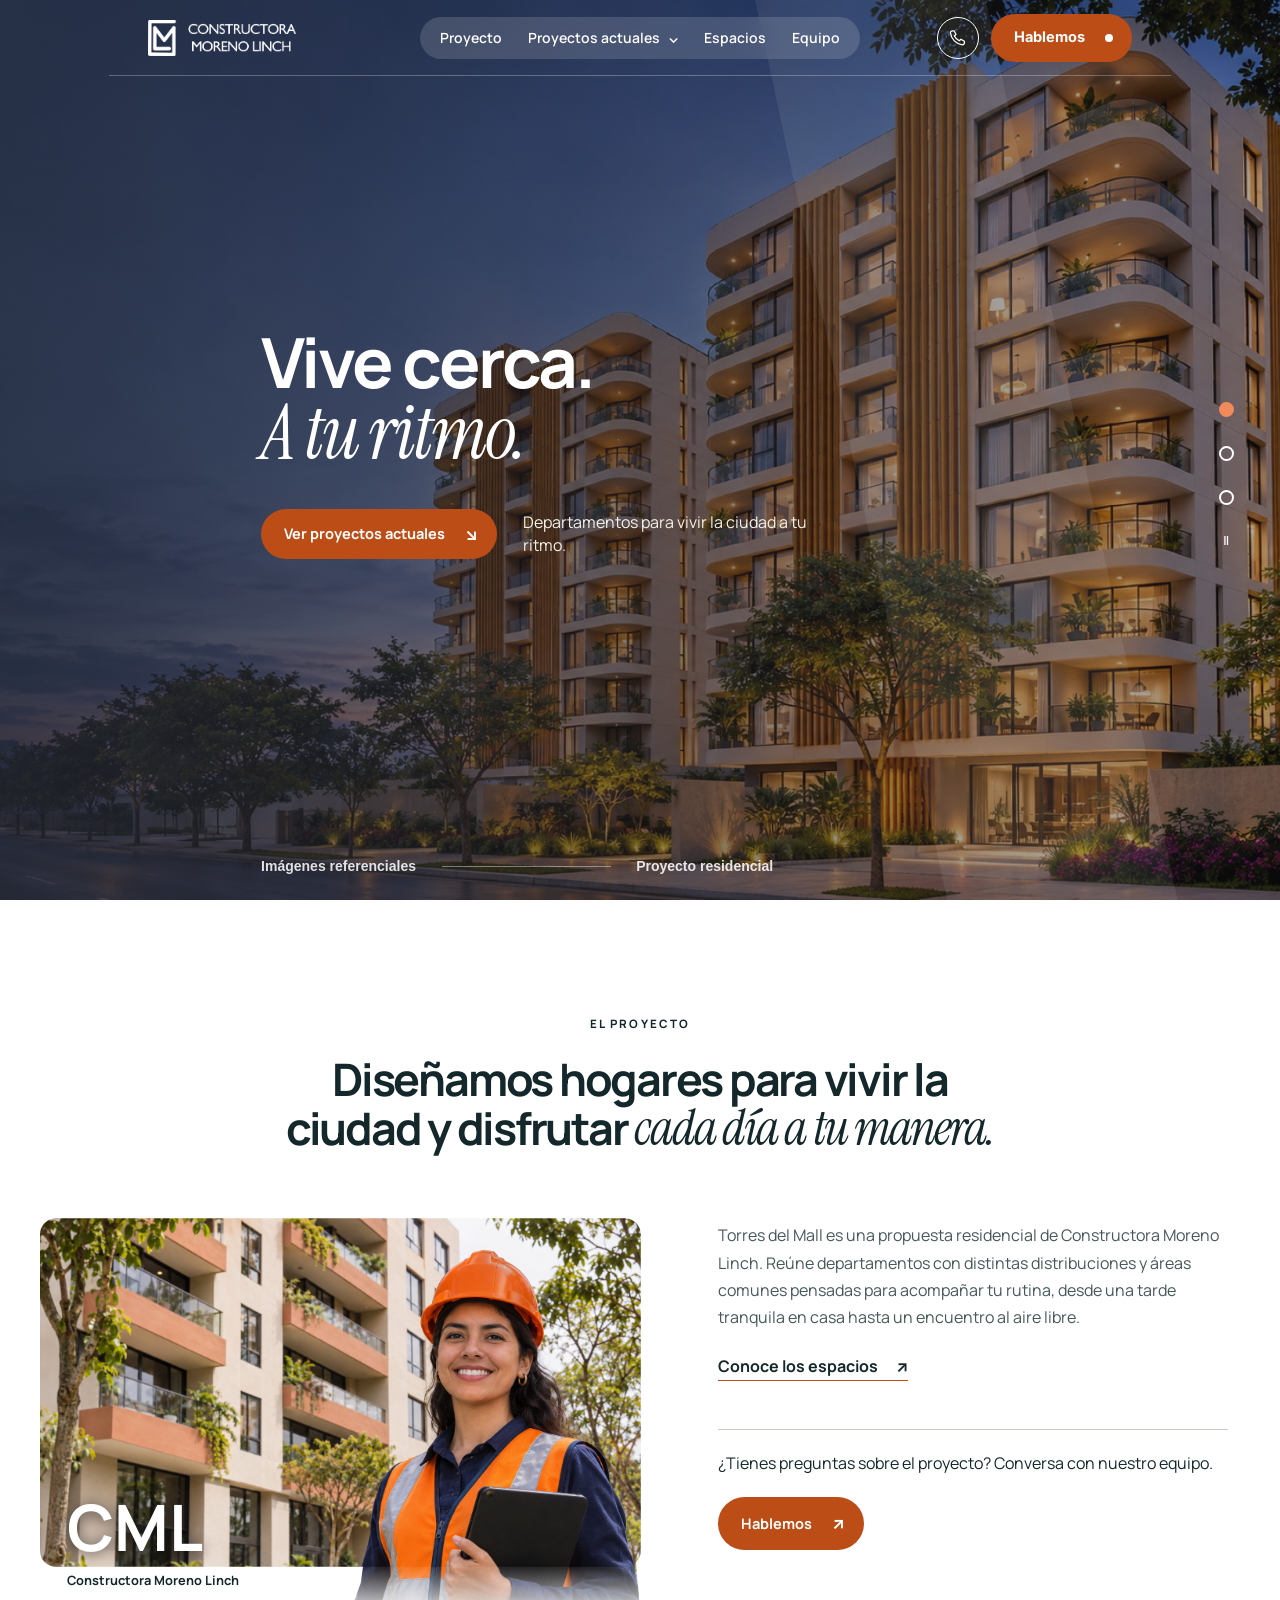
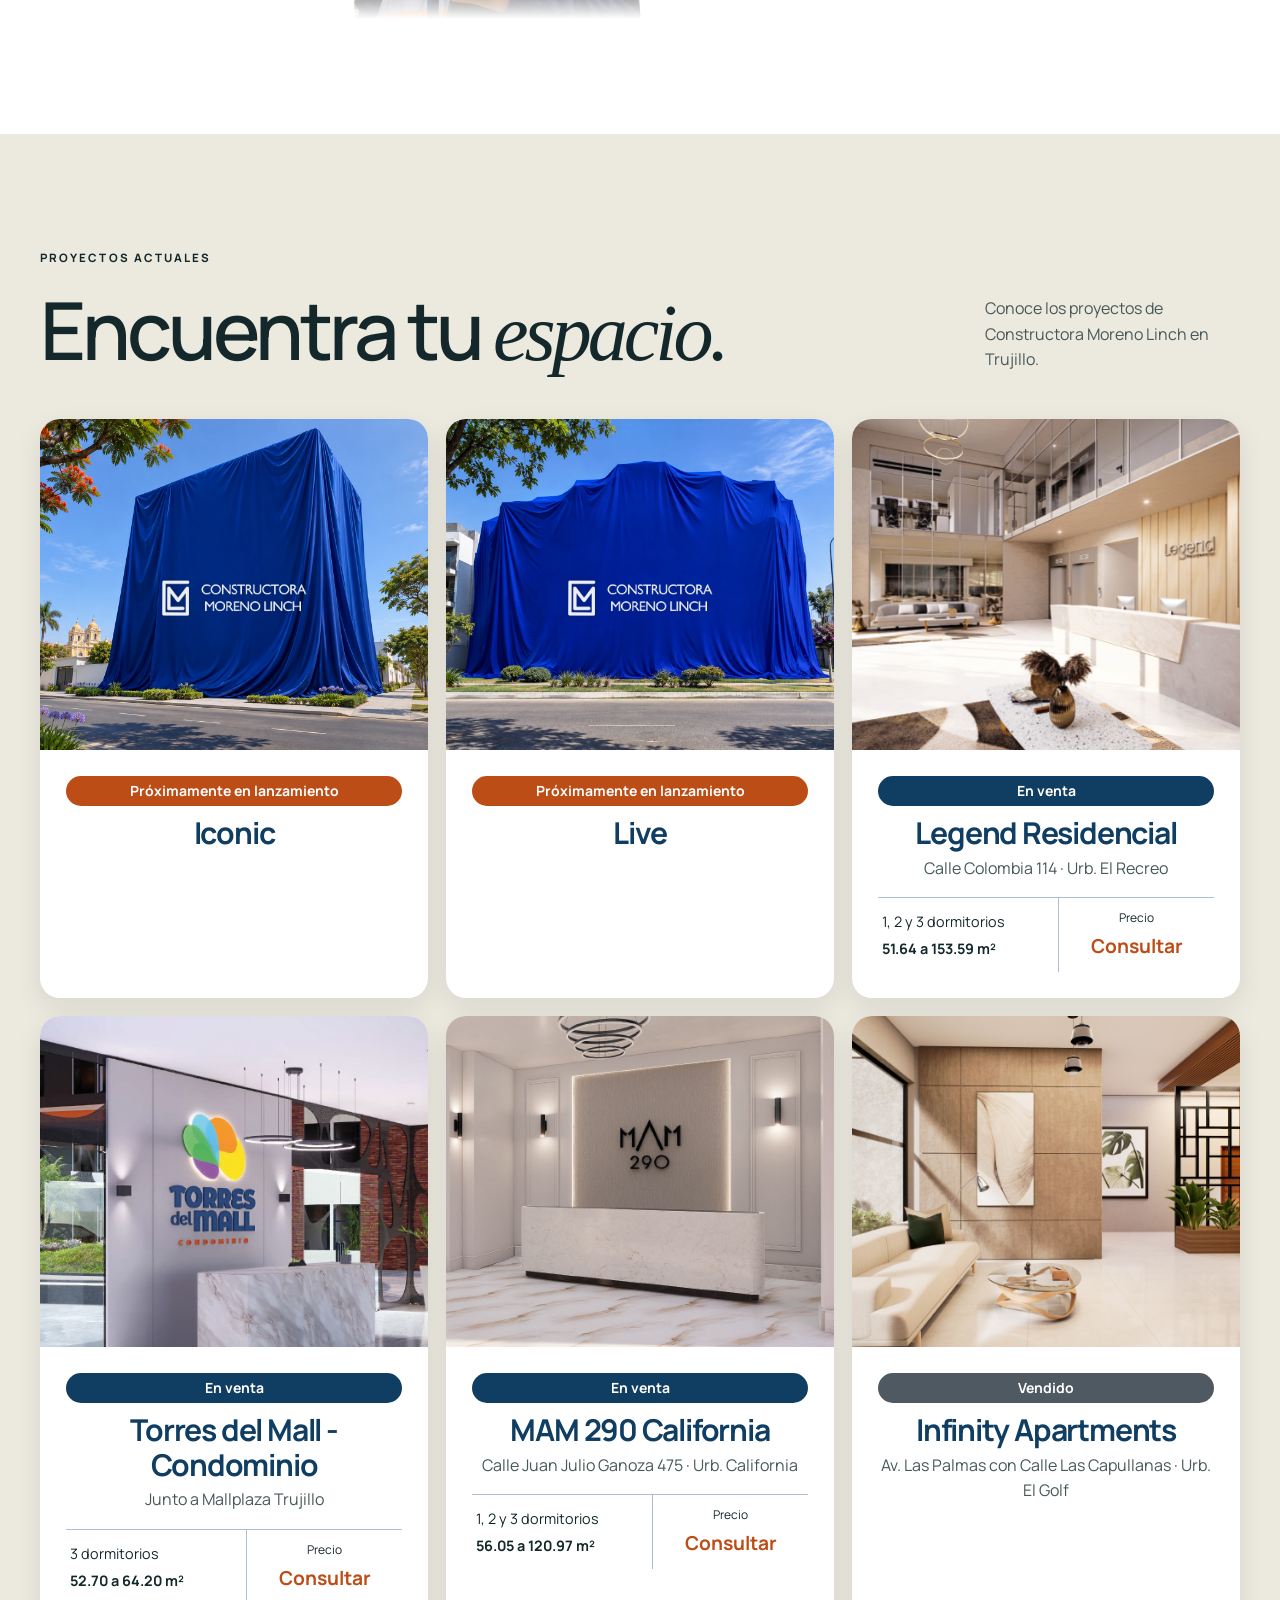
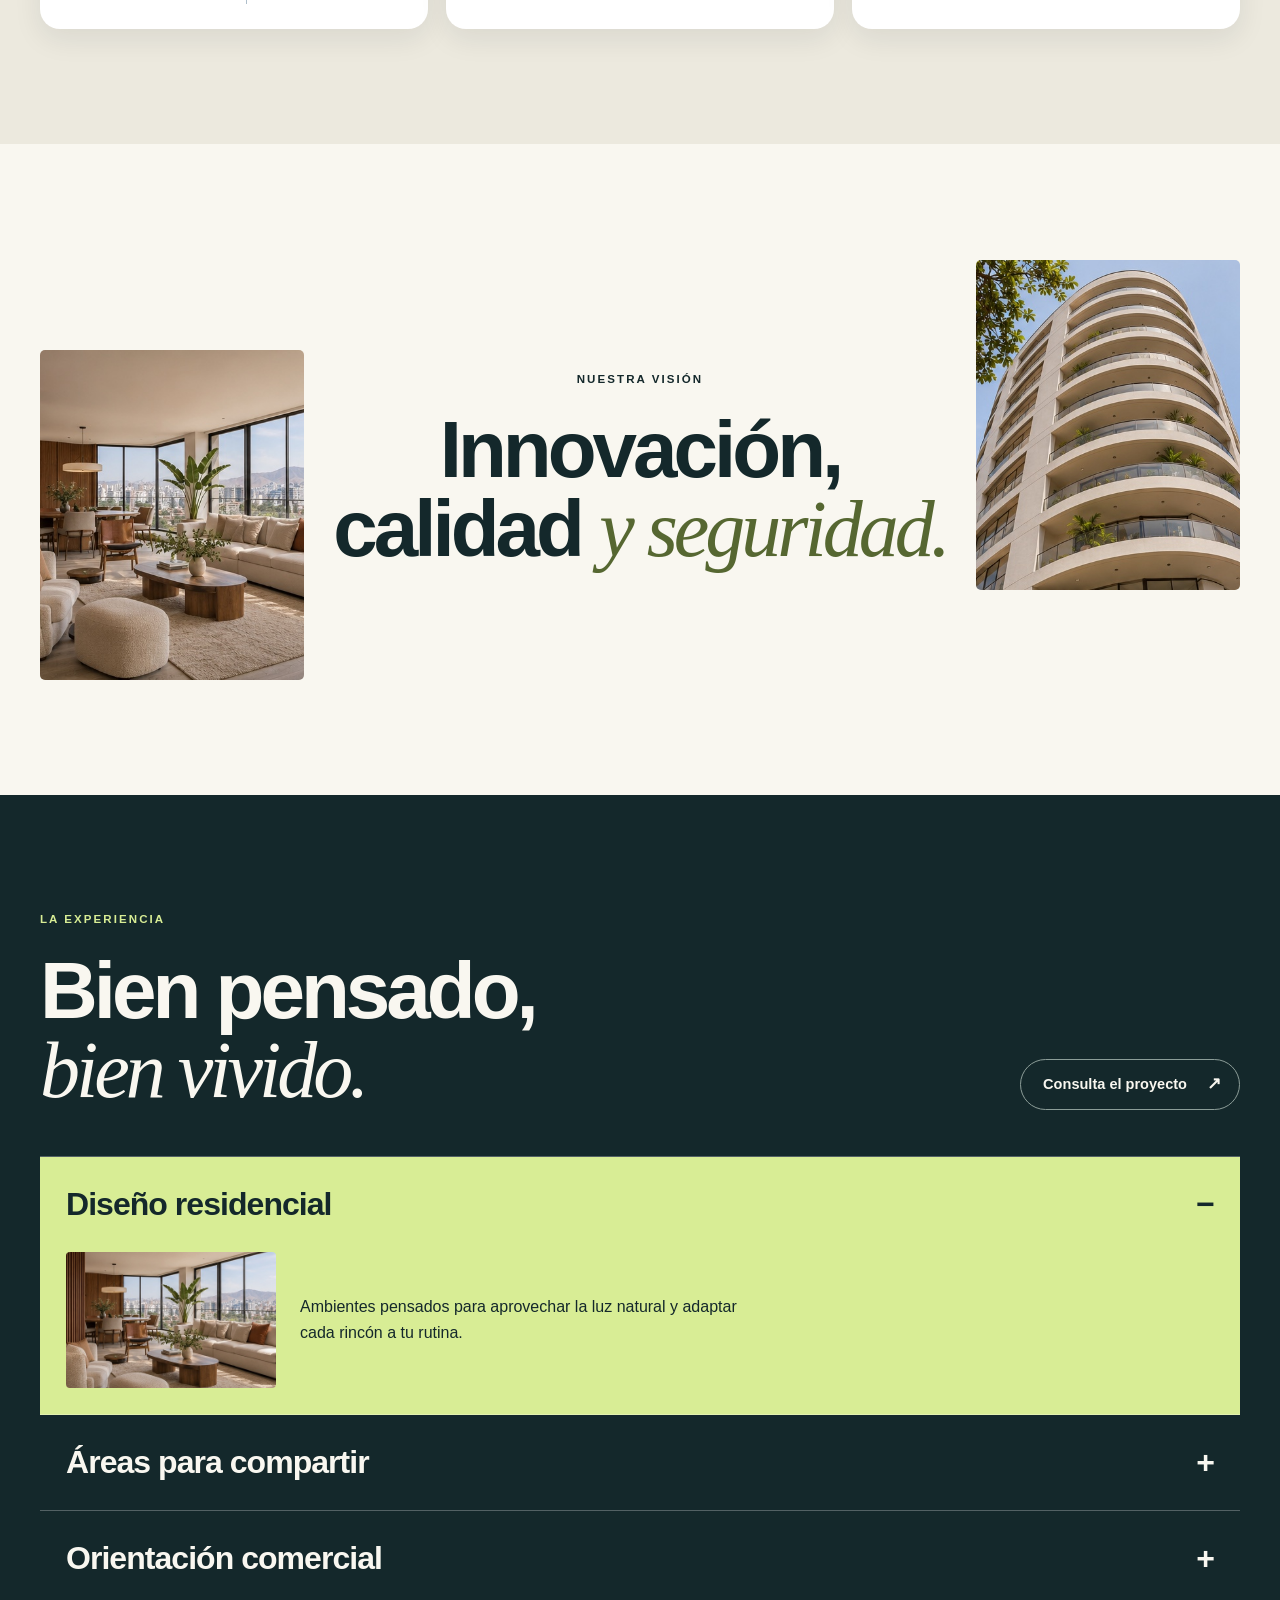
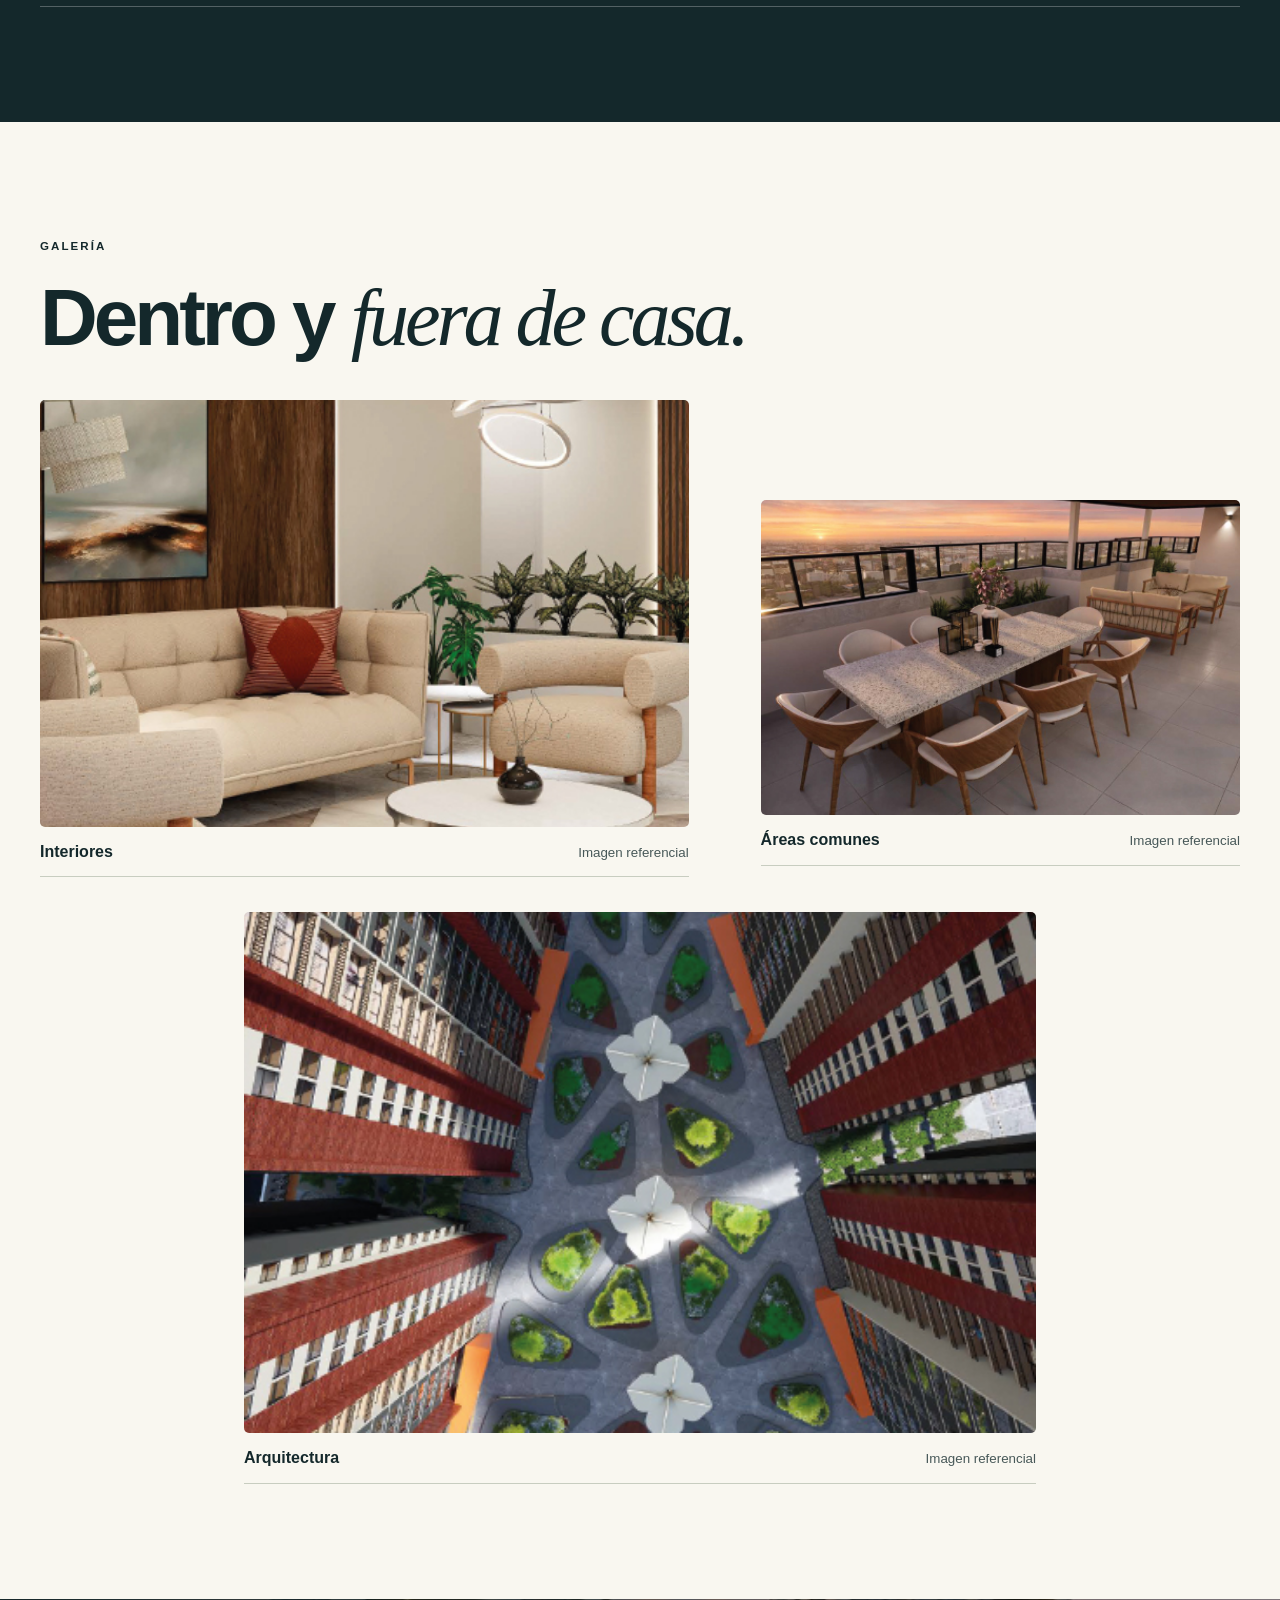
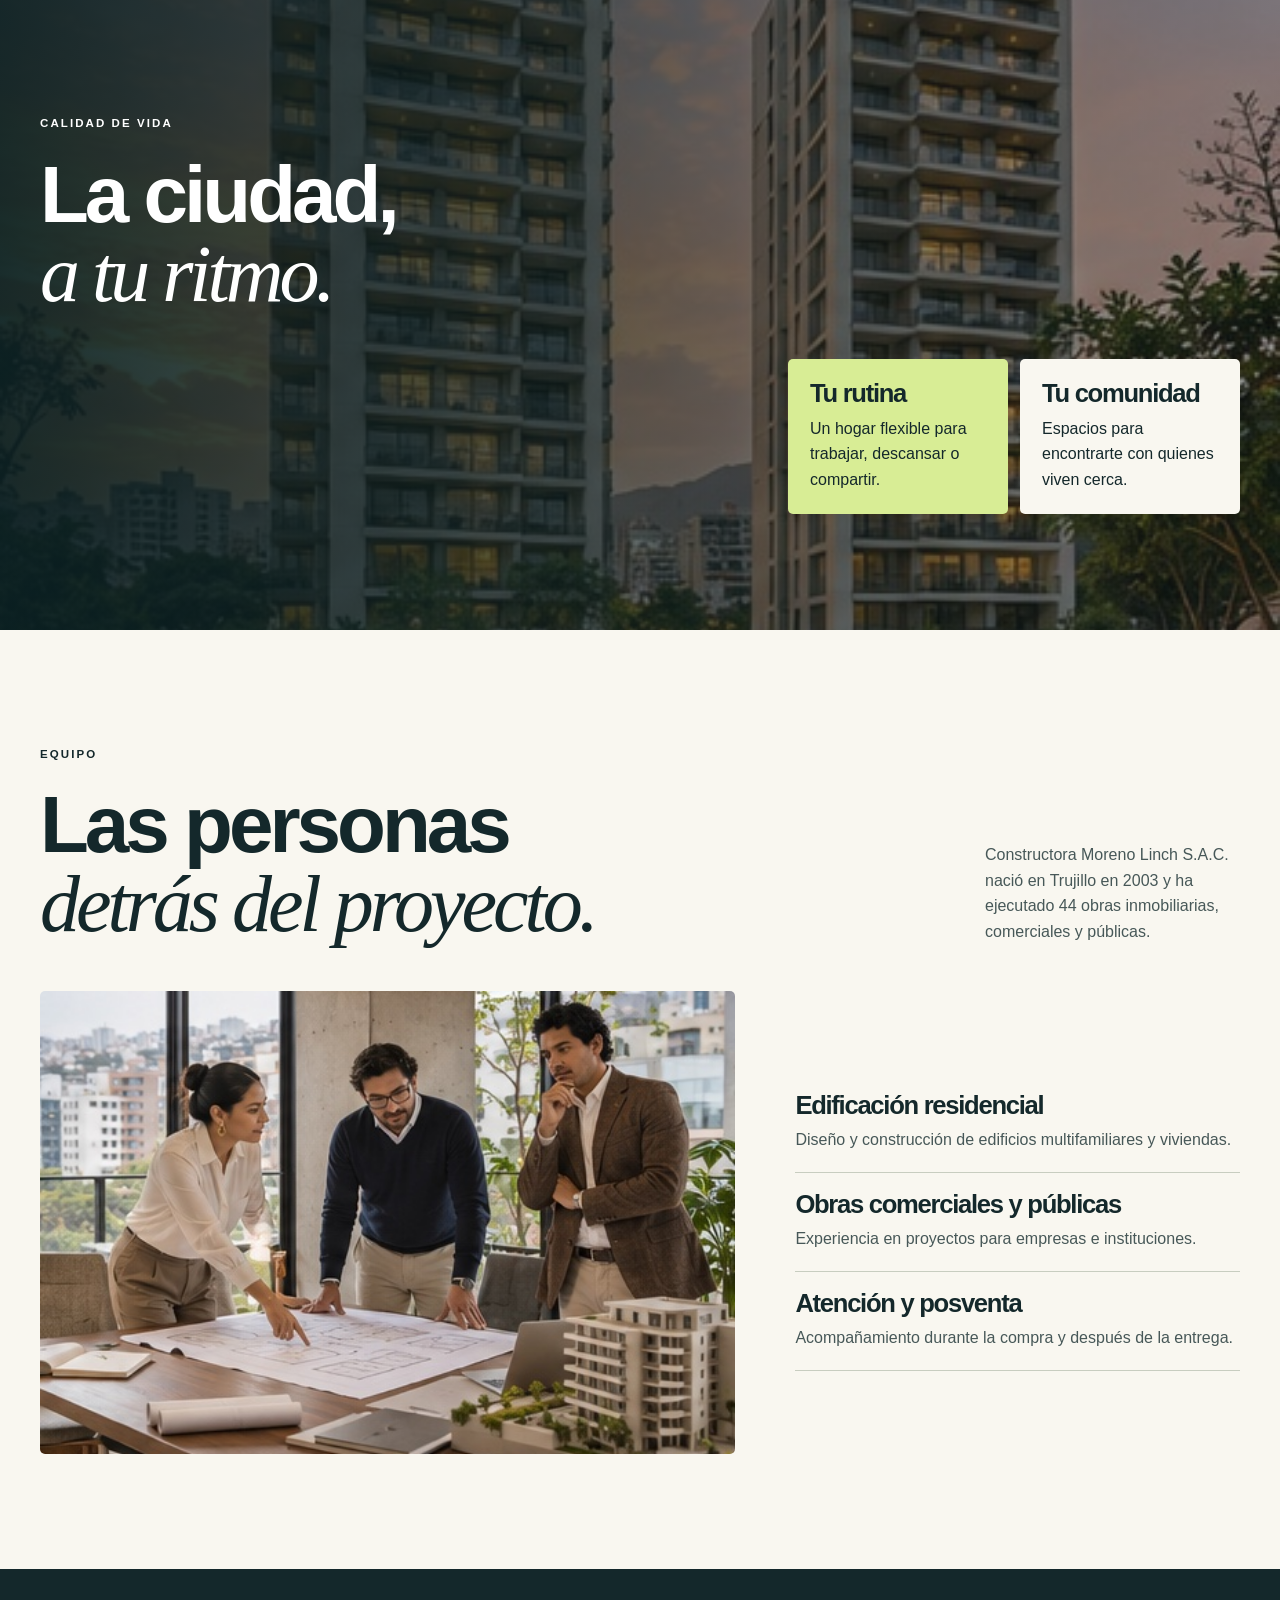
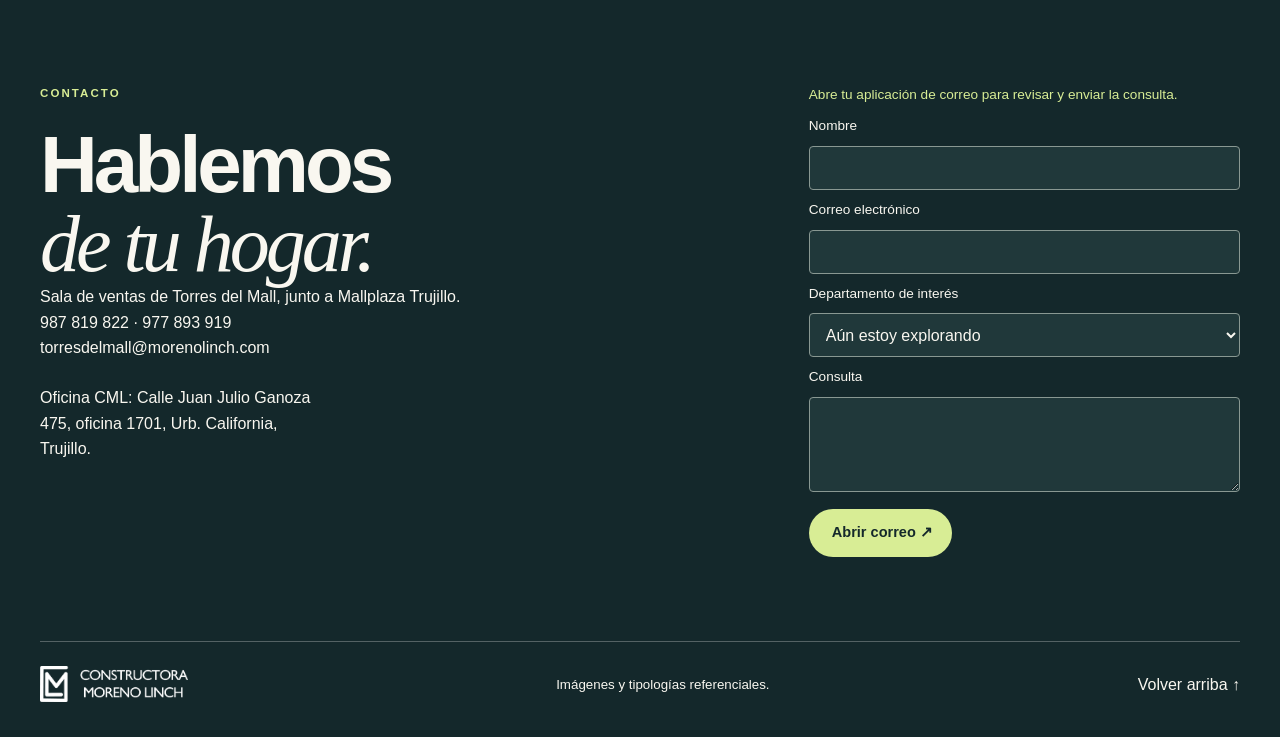
==== cml-web/index.html @ 9000a77c "Ordena el catálogo y anuncia Iconic y Live" ====
<!doctype html>
<html lang="es">
<head>
  <meta charset="utf-8">
  <meta name="viewport" content="width=device-width, initial-scale=1">
  <meta name="description" content="Explora la propuesta residencial de Torres del Mall, sus espacios, tipologías y áreas comunes.">
  <meta name="theme-color" content="#151518">
  <title>Torres del Mall | Tu casa, tu ciudad</title>
  <link rel="stylesheet" href="https://fonts.googleapis.com/css2?family=Instrument+Serif:ital@1&family=Inter:wght@300;400;600;700;800&family=Manrope:wght@600&display=swap">
  <link rel="stylesheet" href="./styles.css?v=lanzamientos-1">
  <script src="./proyectos.js?v=lanzamientos-1" defer></script>
  <script src="./main.js?v=lanzamientos-1" defer></script>
</head>
<body>
  <a href="#contenido" class="skip">Saltar al contenido</a>
  <header class="header">
    <a class="brand" href="#inicio" aria-label="Constructora Moreno Linch, inicio"><img class="brand-logo" src="./assets/cml-logo-blanco.png" width="1500" height="363" alt="Constructora Moreno Linch"></a>
    <button class="menu" type="button" aria-label="Menú" aria-expanded="false" aria-controls="navegacion">☰</button>
    <nav id="navegacion" aria-label="Principal"><a href="#proyecto">Proyecto</a><details class="projects-menu"><summary>Proyectos actuales</summary></details><a href="#espacios">Espacios</a><a href="#equipo">Equipo</a></nav>
    <a class="header-contact" href="#contacto">
      <span class="header-phone" aria-hidden="true">
        <svg viewBox="0 0 24 24" fill="none" stroke="currentColor" stroke-width="1.6" stroke-linecap="round" stroke-linejoin="round"><path d="M7.5 3.5 10 7.8 8 10a13 13 0 0 0 6 6l2.2-2 4.3 2.5v2A2.5 2.5 0 0 1 18 21 17 17 0 0 1 3 6a2.5 2.5 0 0 1 2.5-2.5z"/></svg>
      </span>
      <span class="pill header-cta">Hablemos</span>
    </a>
  </header>
  <main id="contenido">
    <section class="hero" id="inicio" aria-labelledby="hero-title">
      <div class="hero-images" aria-hidden="true">
        <img class="hero-image active" src="./assets/hero.jpg" alt="" data-title="Vive cerca." data-ending="A tu ritmo." data-description="Departamentos para vivir la ciudad a tu ritmo." fetchpriority="high">
        <img class="hero-image" src="./assets/interior.jpg" alt="" data-title="Hazlo tuyo." data-ending="A tu manera." data-description="Interiores para trabajar, descansar y compartir.">
        <img class="hero-image" src="./assets/terraza.jpg" alt="" data-title="Sal al aire libre." data-ending="Sin salir de casa." data-description="Terrazas para disfrutar una pausa al aire libre.">
      </div>
      <div class="wrap hero-content">
        <h1 id="hero-title"><span>Vive cerca.</span><span><em>A tu ritmo.</em></span></h1>
        <div class="hero-actions">
          <a class="pill primary" href="#departamentos">Ver proyectos actuales <span aria-hidden="true">↘</span></a>
          <p>Departamentos para vivir la ciudad a tu ritmo.</p>
        </div>
      </div>
      <div class="slide-controls" role="group" aria-label="Imágenes de portada">
        <button type="button" aria-label="Ver fachada" aria-pressed="true"></button>
        <button type="button" aria-label="Ver interior" aria-pressed="false"></button>
        <button type="button" aria-label="Ver terraza" aria-pressed="false"></button>
        <button class="slide-playback" type="button" aria-label="Pausar carrusel" hidden>Ⅱ</button>
      </div>
      <div class="hero-caption">
        <span>Imágenes referenciales</span>
        <span>Proyecto residencial</span>
      </div>
    </section>

    <section id="proyecto" class="section" aria-labelledby="proyecto-titulo">
      <div class="wrap">
        <div class="intro-title" data-reveal>
          <p class="eyebrow">EL PROYECTO</p>
          <h2 id="proyecto-titulo">Diseñamos hogares para vivir la ciudad y disfrutar <em>cada día a tu manera.</em></h2>
        </div>
        <div class="intro-grid" data-reveal>
          <figure class="intro-photo">
            <div class="intro-photo-layers">
              <img class="intro-photo-base" src="./assets/proyecto-cml.jpg" width="1536" height="1024" loading="lazy" alt="Imagen referencial de una profesional con casco naranja frente a un edificio residencial">
              <img class="intro-photo-overlay" src="./assets/proyecto-cml.jpg" width="1536" height="1024" loading="lazy" alt="" aria-hidden="true">
            </div>
            <figcaption class="intro-photo-caption">
              <strong>CML</strong>
              <span>Constructora Moreno Linch</span>
            </figcaption>
          </figure>
          <div class="intro-copy">
            <p>Torres del Mall es una propuesta residencial de Constructora Moreno Linch. Reúne departamentos con distintas distribuciones y áreas comunes pensadas para acompañar tu rutina, desde una tarde tranquila en casa hasta un encuentro al aire libre.</p>
            <a class="text-link" href="#espacios">Conoce los espacios <span aria-hidden="true">↗</span></a>
            <div class="intro-contact">
              <p>¿Tienes preguntas sobre el proyecto? Conversa con nuestro equipo.</p>
              <a class="pill" href="#contacto">Hablemos <span aria-hidden="true">↗</span></a>
            </div>
          </div>
        </div>
      </div>
    </section>

    <section id="departamentos" class="catalog section">
      <div class="wrap">
        <div class="section-heading" data-reveal><div><p class="eyebrow">PROYECTOS ACTUALES</p><h2>Encuentra tu <em>espacio.</em></h2></div><p>Conoce los proyectos de Constructora Moreno Linch en Trujillo.</p></div>
        <div class="cards" id="project-catalog"></div>
      </div>
    </section>

    <section class="statement section" aria-labelledby="vision-title">
      <div class="wrap statement-grid">
        <img class="statement-first" src="./assets/interior.jpg" alt="" loading="lazy" data-reveal>
        <div data-reveal><p class="eyebrow">NUESTRA VISIÓN</p><h2 id="vision-title">Innovación, calidad <em>y seguridad.</em></h2></div>
        <img class="statement-last" src="./assets/torre-b.jpg" alt="" loading="lazy" data-reveal>
      </div>
    </section>

    <section id="experiencia" class="dark section">
      <div class="wrap">
        <div class="section-heading" data-reveal><div><p class="eyebrow">LA EXPERIENCIA</p><h2>Bien pensado,<br><em>bien vivido.</em></h2></div><a class="pill outline" href="#contacto">Consulta el proyecto <span aria-hidden="true">↗</span></a></div>
        <div class="accordion" data-reveal>
          <details name="experiencia" open><summary><span>Diseño residencial</span></summary><div class="detail-body"><img src="./assets/interior.jpg" alt="Sala referencial con ventanales" loading="lazy"><p>Ambientes pensados para aprovechar la luz natural y adaptar cada rincón a tu rutina.</p></div></details>
          <details name="experiencia"><summary><span>Áreas para compartir</span></summary><div class="detail-body"><img src="./assets/terraza.jpg" alt="Terraza referencial en la azotea" loading="lazy"><p>Una propuesta de espacios comunes para conversar, descansar y cambiar de aire sin salir de casa.</p></div></details>
          <details name="experiencia"><summary><span>Orientación comercial</span></summary><div class="detail-body"><img src="./assets/equipo.jpg" alt="Equipo referencial revisando planos" loading="lazy"><p>Explora las tipologías y prepara tus preguntas sobre distribución, disponibilidad y próximos pasos.</p></div></details>
        </div>
      </div>
    </section>

    <section id="espacios" class="wrap section">
      <div data-reveal><p class="eyebrow">GALERÍA</p><h2>Dentro y <em>fuera de casa.</em></h2></div>
      <div class="gallery">
        <figure data-reveal><div class="photo"><img src="./assets/torres-del-mall/04.jpg" alt="Sala referencial de Torres del Mall" loading="lazy"></div><figcaption>Interiores <small>Imagen referencial</small></figcaption></figure>
        <figure data-reveal><div class="photo"><img src="./assets/torres-del-mall/09.jpg" alt="Terraza lounge referencial de Torres del Mall" loading="lazy"></div><figcaption>Áreas comunes <small>Imagen referencial</small></figcaption></figure>
        <figure data-reveal><div class="photo"><img src="./assets/torres-del-mall/02.jpg" alt="Parque interior referencial de Torres del Mall" loading="lazy"></div><figcaption>Arquitectura <small>Imagen referencial</small></figcaption></figure>
      </div>
    </section>

    <section id="beneficios" class="benefits section">
      <div class="wrap benefit-content">
        <div data-reveal><p class="eyebrow">CALIDAD DE VIDA</p><h2>La ciudad,<br><em>a tu ritmo.</em></h2></div>
        <div class="benefit-cards" data-reveal><article><h3>Tu rutina</h3><p>Un hogar flexible para trabajar, descansar o compartir.</p></article><article><h3>Tu comunidad</h3><p>Espacios para encontrarte con quienes viven cerca.</p></article></div>
      </div>
    </section>

    <section id="equipo" class="wrap section">
      <div class="section-heading" data-reveal><div><p class="eyebrow">EQUIPO</p><h2>Las personas<br><em>detrás del proyecto.</em></h2></div><p>Constructora Moreno Linch S.A.C. nació en Trujillo en 2003 y ha ejecutado 44 obras inmobiliarias, comerciales y públicas.</p></div>
      <div class="team" data-reveal>
        <figure class="photo"><img src="./assets/equipo.jpg" alt="Imagen referencial de profesionales de arquitectura colaborando" loading="lazy"></figure>
        <div class="team-roles"><article><h3>Edificación residencial</h3><p>Diseño y construcción de edificios multifamiliares y viviendas.</p></article><article><h3>Obras comerciales y públicas</h3><p>Experiencia en proyectos para empresas e instituciones.</p></article><article><h3>Atención y posventa</h3><p>Acompañamiento durante la compra y después de la entrega.</p></article></div>
      </div>
    </section>
  </main>

  <footer id="contacto" class="section">
    <div class="wrap">
      <div class="footer-grid">
        <div><p class="eyebrow">CONTACTO</p><h2>Hablemos<br><em>de tu hogar.</em></h2><p>Sala de ventas de Torres del Mall, junto a Mallplaza Trujillo.</p><p><a href="tel:+51987819822">987 819 822</a> · <a href="tel:+51977893919">977 893 919</a><br><a href="mailto:torresdelmall@morenolinch.com">torresdelmall@morenolinch.com</a></p><p>Oficina CML: Calle Juan Julio Ganoza 475, oficina 1701, Urb. California, Trujillo.</p></div>
        <form id="contact-form">
          <p id="contact-mode">Abre tu aplicación de correo para revisar y enviar la consulta.</p>
          <label for="nombre">Nombre</label><input id="nombre" name="nombre" required maxlength="100" autocomplete="name">
          <label for="correo">Correo electrónico</label><input id="correo" name="correo" type="email" required maxlength="150" autocomplete="email">
          <label for="interes">Departamento de interés</label><select id="interes" name="interes"><option value="">Aún estoy explorando</option></select>
          <label for="mensaje">Consulta</label><textarea id="mensaje" name="mensaje" rows="3" maxlength="800"></textarea>
          <button id="contact-submit" class="pill primary" type="submit">Abrir correo <span aria-hidden="true">↗</span></button>
          <p id="contact-status" role="status"></p>
        </form>
      </div>
      <div class="footer-bottom"><a class="brand" href="#inicio"><img class="brand-logo" src="./assets/cml-logo-blanco.png" width="1500" height="363" alt="Constructora Moreno Linch"></a><small>Imágenes y tipologías referenciales.</small><a href="#inicio">Volver arriba ↑</a></div>
    </div>
  </footer>
</body>
</html>
---- cml-web/styles.css ----
:root {
  color-scheme: light;
  --ink: #14282b;
  --muted: #475858;
  --paper: #f9f7f0;
  --sand: #ece9de;
  --hero-accent: #bd4d17;
  --hero-gutter: 20.4vw;
  --header-gutter: clamp(32px, 11.6vw, 290px);
  --header-height: clamp(76px, 4.8vw, 120px);
  --lime: #d8ed95;
  --line: #c8cdc0;
  --serif: Georgia, 'Times New Roman', serif;
  --sans: 'Helvetica Neue', Helvetica, Arial, sans-serif;
}
*, *::before, *::after { box-sizing: border-box; }
html { scroll-behavior: smooth; scroll-padding-top: 85px; }
body { margin: 0; background: var(--paper); color: var(--ink); font: 1rem/1.6 var(--sans); }
img { display: block; width: 100%; height: 100%; object-fit: cover; }
figure, h1, h2, h3, p { margin: 0; }
a { color: inherit; text-decoration: none; }
button, input, select, textarea { font: inherit; }
button { color: inherit; cursor: pointer; }
:focus-visible { outline: 3px solid #b06b36; outline-offset: 5px; }
.wrap { width: min(100% - 80px, 1240px); margin-inline: auto; }
.section { padding-block: clamp(72px, 9vw, 145px); }
.skip { position: fixed; z-index: 20; transform: translateY(-150%); padding: 12px; background: white; }
.skip:focus { transform: translateY(0); }
h1, h2, h3 { line-height: .99; letter-spacing: -.05em; }
h2 { font-size: clamp(2.9rem, 6.25vw, 6rem); font-weight: 550; }
h3 { font-size: 1.6rem; }
em { font-family: var(--serif); font-weight: 400; }
.eyebrow { font-size: .72rem; letter-spacing: .18em; font-weight: 750; margin-bottom: 22px; }
.pill { display: inline-flex; align-items: center; justify-content: space-between; gap: 20px; border: 1px solid transparent; border-radius: 999px; padding: 11px 18px 11px 22px; font-size: .91rem; font-weight: 700; min-height: 48px; width: fit-content; transition: background .25s, color .25s, transform .25s; }
.pill:hover { transform: translateY(-3px); }
.pill span { font-size: 1.15em; }
.primary { background: var(--lime); color: var(--ink); }
.primary:hover { background: #ecf6ce; }
.outline { color: var(--paper); border-color: #8c9d98; }
.outline:hover { background: var(--paper); color: var(--ink); }
.header { display: grid; grid-template-columns: 1fr auto 1fr; align-items: center; height: var(--header-height); padding: 10px var(--header-gutter); gap: 20px; position: sticky; top: 0; z-index: 5; color: white; font-family: Inter, var(--sans); }
.header::after { content: ''; position: absolute; inset: auto max(24px, calc(var(--header-gutter) - 3.1vw)) 0; height: 1px; background: #ffffff45; pointer-events: none; }
.header.is-past-hero { background: #191710; }
.brand { display: inline-flex; flex: none; align-items: center; }
.brand-logo { display: block; width: clamp(148px, 10.6vw, 265px); height: auto; object-fit: contain; }
.header .brand { justify-self: start; }
.header nav { display: flex; align-items: center; gap: clamp(16px, 2vw, 48px); padding: clamp(10px, .65vw, 17px) clamp(18px, 1.55vw, 46px); border-radius: 999px; background: #ffffff26; backdrop-filter: blur(12px); font-family: Manrope, Inter, var(--sans); font-size: clamp(.875rem, .77vw, 1.2rem); font-weight: 600; }
.header nav a:hover, .footer-bottom a:hover { text-decoration: underline; text-underline-offset: 5px; }
.header-cta, .hero .primary { background: var(--hero-accent); color: white; }
.header-contact:hover .header-cta, .hero .primary:hover { background: #9e3d11; }
.header-contact { display: flex; align-items: center; justify-self: end; gap: clamp(10px, .9vw, 22px); white-space: nowrap; }
.header-phone { display: grid; place-items: center; width: clamp(42px, 2.35vw, 60px); aspect-ratio: 1; border: 1px solid white; border-radius: 50%; }
.header-phone svg { width: 48%; height: 48%; }
.header-cta { min-height: clamp(44px, 2.35vw, 60px); }
.header-cta::after { content: ''; width: .55em; height: .55em; border-radius: 50%; background: currentColor; }
.menu { display: none; }
@media (min-width: 1025px) and (max-width: 1279px) {
  .header { padding-inline: 6vw; }
}
.hero { position: relative; isolation: isolate; display: grid; grid-template-rows: 1fr auto; min-height: 100vh; min-height: 100dvh; margin-top: calc(-1 * var(--header-height)); overflow: hidden; color: white; background: #151518; }
.hero-images, .hero-image, .hero::before, .hero::after { position: absolute; inset: 0; }
.hero-images { z-index: -2; }
.hero-image { opacity: 0; transform: scale(1.06); transition: opacity 1s ease, transform 1.4s ease; object-position: 65% center; }
.hero-image.active { opacity: 1; transform: scale(1); }
.hero::before { content: ''; z-index: -1; background: linear-gradient(90deg, #262a34c7, #1e1e228c 50%, #19191c59); }
.hero::after { content: ''; z-index: -1; background: #ffffff12; clip-path: polygon(59% 0, 77% 0, 92% 100%, 74% 100%); }
.hero-content { align-self: center; width: auto; margin-inline: var(--hero-gutter) 8vw; font-family: Manrope, Inter, var(--sans); padding-block: calc(var(--header-height) + clamp(30px, 5vw, 120px)) clamp(90px, 12svh, 170px); }
.hero h1 { font-size: clamp(3rem, 5.4vw, 9rem); font-weight: 700; line-height: .98; letter-spacing: -.04em; }
.hero h1 span { display: block; animation: rise .8s both; }
.hero h1 span + span { font-weight: 300; animation-delay: .12s; }
.hero h1 em { color: white; font-family: "Instrument Serif", var(--serif); font-size: 1.1em; }
.hero-actions { display: flex; align-items: center; flex-wrap: wrap; gap: 14px 26px; margin-top: clamp(25px, 3vw, 48px); animation: rise .8s .24s both; }
.hero-actions p { max-width: 29ch; color: #f5f1e6; line-height: 1.45; }
.hero-caption { display: flex; align-items: center; gap: clamp(12px, 2vw, 48px); width: 40vw; margin-left: var(--hero-gutter); padding-bottom: clamp(20px, 1.75vw, 45px); color: #fffd; font-size: clamp(.875rem, 1.05vw, 1.65rem); font-weight: 600; }
.hero-caption::before { content: ''; order: 1; flex: 1; height: 1px; background: #fff6; }
.hero-caption span:last-child { order: 2; }
#proyecto { background: white; font-family: Manrope, Inter, var(--sans); }
.slide-controls { position: absolute; inset: 43% 2.5vw auto auto; display: grid; }
.slide-controls button { display: grid; place-items: center; width: 44px; height: 44px; padding: 0; border: 0; border-radius: 50%; background: transparent; }
.slide-controls button[aria-pressed]::after { content: ''; width: 15px; height: 15px; border: 2px solid white; border-radius: 50%; }
.slide-controls button[aria-pressed=true]::after { background: #f28a5b; border-color: #f28a5b; }
.slide-controls .slide-playback { font-size: .8rem; color: white; }
.slide-controls .slide-playback[hidden] { display: none; }
@keyframes rise { from { opacity: 0; transform: translateY(22px); } to { opacity: 1; transform: none; } }
.reveal-pending { opacity: 0; translate: 0 22px; transition: opacity .7s, translate .7s; }
.reveal-pending.is-visible, .reveal-pending:focus-within { opacity: 1; translate: 0 0; }
.intro-title { max-width: 980px; margin-inline: auto; text-align: center; }
.intro-title h2 { font-size: clamp(2.35rem, 3.5vw, 4.25rem); line-height: 1.04; font-weight: 700; text-wrap: balance; }
.intro-title h2 em { font-family: "Instrument Serif", var(--serif); font-size: 1.12em; }
.intro-grid { display: grid; grid-template-columns: 1.15fr 1fr; gap: clamp(28px, 6vw, 88px); align-items: start; margin-top: clamp(34px, 5vw, 72px); }
.intro-copy { max-width: 510px; padding-top: 4px; font-size: clamp(1rem, 1.05vw, 1.15rem); line-height: 1.7; }
.intro-copy > p { color: var(--muted); }
.intro-copy .text-link { border-bottom-color: var(--hero-accent); }
.intro-contact { display: grid; justify-items: start; gap: 20px; margin-top: clamp(24px, 4vw, 48px); padding-top: 20px; border-top: 1px solid var(--line); }
.intro-contact .pill { background: var(--hero-accent); color: white; }
.intro-contact .pill:hover { background: #9e3d11; }
.photo { overflow: hidden; border-radius: 5px; background: var(--sand); }
.intro-photo { position: relative; }
.intro-photo-layers { position: relative; aspect-ratio: 3 / 2; }
.intro-photo-layers img { position: absolute; inset: 0; }
.intro-photo-base { clip-path: inset(0 0 13% round 16px); }
.intro-photo-overlay {
  clip-path: polygon(54.2% 82%, 99% 82%, 100% 100%, 52.5% 100%, 52.2% 96%, 53.4% 91%);
  mask-image: linear-gradient(black 86%, transparent 100%);
}
.intro-photo-caption { position: absolute; inset: auto auto 13% 4.5%; display: grid; gap: 0; transform: translateY(100%); }
.intro-photo-caption strong { position: absolute; bottom: 100%; padding-bottom: .12em; color: white; font-size: clamp(2rem, 5vw, 5rem); line-height: 1; text-shadow: 0 2px 14px #111a; }
.intro-photo-caption span { padding-top: .25em; font-size: clamp(.7rem, 1vw, 1rem); font-weight: 700; }
.section-heading > p, .team-roles p { color: var(--muted); }
.text-link { display: inline-flex; gap: 18px; align-items: center; font-weight: 700; border-bottom: 1px solid; margin-top: 22px; }
.catalog { background: var(--sand); font-family: Manrope, Inter, var(--sans); }
.section-heading { display: flex; justify-content: space-between; gap: 28px; align-items: end; margin-bottom: 46px; }
.section-heading > p { max-width: 255px; }
.cards { display: grid; grid-template-columns: repeat(3, 1fr); gap: 18px; }
.catalog-card { border-radius: 20px; background: white; box-shadow: 0 10px 28px #14282b16; }
.card-button { position: relative; isolation: isolate; display: block; width: 100%; height: 100%; padding: 0; border: 0; border-radius: inherit; background: transparent; text-align: left; transition: transform .25s, box-shadow .25s; }
.card-image { position: relative; display: block; overflow: hidden; aspect-ratio: 1.17; border-radius: 20px 20px 0 0; }
.card-image img, .gallery img { transition: transform .55s; }
.gallery figure:hover img { transform: scale(1.06); }
.card-button::after { content: ""; position: absolute; inset: 0; z-index: 1; border-radius: inherit; background: #103e6338; opacity: 0; pointer-events: none; transition: opacity .25s; }
.card-overlay { z-index: 2; position: absolute; inset: 0; display: grid; place-items: center; background: #103e63cc; color: white; font-size: 1.125rem; font-weight: 700; opacity: 0; transition: opacity .25s; }
.card-button:focus-visible::after, .card-button:focus-visible .card-overlay { opacity: 1; }
.card-button:focus-visible .card-image img { transform: scale(1.06); }
.card-body { display: grid; position: relative; gap: 5px; padding: clamp(14px, 2vw, 26px); text-align: center; }
.card-title { margin-top: 40px; color: #103e63; font-size: clamp(1.35rem, 2.35vw, 2.2rem); letter-spacing: -.04em; line-height: 1.15; }
.card-data { display: grid; gap: 8px; }
.card-status { position: absolute; inset: clamp(14px, 2vw, 26px) clamp(14px, 2vw, 26px) auto; padding: 4px 10px; border-radius: 999px; background: #103e63; color: white; font-size: .875rem; font-weight: 700; }
.card-location, .card-note { color: var(--muted); }
.card-stats { display: grid; grid-template-columns: 1.15fr 1fr; margin-top: 8px; border-top: 1px solid #103e6355; font-size: .9rem; }
.card-measures, .card-price { display: grid; align-content: center; gap: 4px; padding: 10px 4px; }
.card-measures { text-align: left; }
.card-price { border-left: 1px solid #103e6355; }
.card-price b { color: var(--hero-accent); font-size: clamp(.9rem, 1.5vw, 1.25rem); white-space: nowrap; }
.card-note { font-size: .75rem; }
@media (hover: hover) {
  .card-button:hover { transform: translateY(-5px); box-shadow: 0 16px 30px #14282b20; }
  .card-button:hover::after, .card-button:hover .card-overlay { opacity: 1; }
  .card-button:hover .card-image img { transform: scale(1.06); }
}
.statement { overflow: hidden; }
.statement-grid { display: grid; grid-template-columns: .64fr 1.52fr .64fr; align-items: center; gap: 22px; text-align: center; }
.statement-grid img { aspect-ratio: 4/5; height: auto; border-radius: 5px; }
.statement-first { margin-top: 90px; }
.statement-last { margin-bottom: 90px; }
.statement h2 em { color: #566731; }
.dark, footer { background: var(--ink); color: var(--paper); }
.dark .eyebrow, footer .eyebrow { color: var(--lime); }
.accordion { border-top: 1px solid #ffffff44; }
.accordion details { border-bottom: 1px solid #ffffff44; }
.accordion details[open] { background: var(--lime); color: var(--ink); }
.accordion summary { list-style: none; display: flex; justify-content: space-between; gap: 18px; cursor: pointer; padding: 22px 26px; font-size: clamp(1.25rem, 2.8vw, 2rem); font-weight: 650; letter-spacing: -.03em; }
.accordion summary::-webkit-details-marker { display: none; }
.accordion summary::after { content: '+'; }
.accordion details[open] summary::after { content: '−'; }
.detail-body { display: grid; grid-template-columns: 210px minmax(0, 440px); align-items: center; gap: 24px; padding: 0 26px 26px; animation: rise .35s both; }
.detail-body img { aspect-ratio: 1.55; border-radius: 4px; }
.gallery { display: grid; grid-template-columns: 1.15fr .85fr; gap: 35px 6%; align-items: start; margin-top: 42px; }
.gallery figure:nth-child(2) { margin-top: 100px; }
.gallery figure:nth-child(3) { grid-column: 1 / -1; width: 66%; margin-inline: auto; }
.gallery .photo { aspect-ratio: 1.52; }
.gallery figcaption { display: flex; gap: 12px; justify-content: space-between; align-items: baseline; padding-block: 12px; border-bottom: 1px solid var(--line); font-weight: 700; }
.gallery figcaption small { font-weight: 400; color: var(--muted); }
.benefits { color: white; background: linear-gradient(90deg, #0a2023ef, #0a202383 68%, #0a202360), url('./assets/torre-c.jpg') center 47% / cover; }
.benefit-content { min-height: 400px; display: flex; flex-direction: column; justify-content: space-between; gap: 35px; }
.benefit-cards { align-self: end; display: flex; gap: 12px; }
.benefit-cards article { padding: 22px; width: 220px; color: var(--ink); background: var(--lime); border-radius: 5px; }
.benefit-cards article + article { background: var(--paper); }
.benefit-cards p, .team-roles p { margin-top: 9px; }
.team { display: grid; grid-template-columns: 1.22fr .78fr; gap: 5%; }
.team .photo { aspect-ratio: 1.5; }
.team-roles { display: grid; align-content: center; }
.team-roles article { padding: 19px 0; border-bottom: 1px solid var(--line); }
.footer-grid { display: grid; grid-template-columns: 1.25fr .75fr; gap: 50px; }
.footer-grid > div > p:last-child { max-width: 280px; margin-top: 24px; }
#contact-form { display: grid; gap: 9px; }
#contact-form label { font-size: .85rem; }
#contact-form input, #contact-form select, #contact-form textarea { width: 100%; min-height: 44px; padding: 8px 12px; border-radius: 4px; color: var(--paper); background: #20383a; border: 1px solid #899892; }
#contact-form button { margin-top: 8px; }
#contact-mode, #contact-status { font-size: .85rem; color: var(--lime); }
#contact-status { min-height: 1.5em; }
.footer-bottom { border-top: 1px solid #ffffff45; padding-top: 24px; margin-top: 55px; display: flex; justify-content: space-between; align-items: center; gap: 20px; }
footer.section { padding-bottom: 35px; }
@media (max-width: 1024px) {
  :root { --header-height: 65px; }
  .header { display: flex; justify-content: space-between; padding-inline: 24px; gap: 8px; }
  .header-phone { display: none; }
  .header-cta { padding-inline: 12px; gap: 8px; }
  .header .brand-logo { width: clamp(115px, 22vw, 180px); }
  .menu { display: grid; place-items: center; order: 2; min-width: 44px; min-height: 44px; padding: 0; border: 1px solid #fff8; border-radius: 50%; background: #1115; }
  .header nav { display: none; position: fixed; inset: 0; padding: 85px 24px 24px; background: #141414eb; border-radius: 0; font-size: clamp(1.4rem, 4vw, 2rem); }
  .menu[aria-expanded=true] + nav { display: flex; flex-direction: column; align-items: center; justify-content: center; }
  .header > :is(.brand, .header-contact, .menu) { position: relative; z-index: 1; }
}
@media (max-width: 768px) {
  :root { --hero-gutter: 24px; }
  .hero { grid-template-rows: 1fr auto auto; }
  .hero-content { margin-inline: var(--hero-gutter); padding-block: calc(var(--header-height) + 36px) 24px; }
  .hero h1 { font-size: clamp(2.6rem, 12vw, 5.5rem); }
  .hero-actions { flex-direction: column; align-items: start; }
  .slide-controls { position: static; display: flex; margin: 0 var(--hero-gutter) 12px; }
  .hero-caption { width: auto; margin-inline: var(--hero-gutter); }
}
@media (max-width: 800px) {
  .wrap { width: calc(100% - 40px); }
  .intro-grid, .footer-grid { gap: 28px; }
  .gallery figure:nth-child(2) { margin-top: 55px; }
}
@media (max-width: 570px) {
  .header { padding-inline: 20px; gap: 6px; }
  .header-cta { font-size: .875rem; }
  .hero-actions .pill { width: 100%; }
  .intro-grid, .cards, .gallery, .team, .footer-grid { grid-template-columns: 1fr; }
  .section-heading { align-items: start; flex-direction: column; margin-bottom: 28px; gap: 16px; }
  .section-heading > p { max-width: 100%; }
  .intro-grid { margin-top: 30px; }
  .cards { gap: 24px; }
  .card-image { aspect-ratio: 1.18; }
  .statement-grid { grid-template-columns: 1fr 1fr; }
  .statement-grid div { grid-column: 1/-1; grid-row: 1; padding-bottom: 15px; }
  .statement-grid img { margin: 0; aspect-ratio: 1.18; }
  .detail-body { grid-template-columns: 1fr; padding-inline: 17px; }
  .accordion summary { padding-inline: 17px; }
  .gallery figure:nth-child(2), .gallery figure:nth-child(3) { margin: 0; width: 100%; grid-column: auto; }
  .benefit-cards { width: 100%; display: grid; grid-template-columns: 1fr 1fr; }
  .benefit-cards article { width: auto; padding: 15px; }
  .benefit-cards h3 { font-size: 1.2rem; }
  .benefit-cards p { font-size: .88rem; }
  .team { gap: 14px; }
  .footer-bottom { align-items: start; flex-direction: column; }
}
@media (prefers-reduced-motion: reduce) {
  *, *::before, *::after { scroll-behavior: auto !important; animation: none !important; transition: none !important; }
}

@media (hover: hover) and (pointer: fine) and (prefers-reduced-motion: no-preference) {
  body { cursor: url("data:image/svg+xml,%3Csvg%20xmlns%3D%22http%3A%2F%2Fwww.w3.org%2F2000%2Fsvg%22%20width%3D%2232%22%20height%3D%2232%22%20viewBox%3D%220%200%2032%2032%22%3E%3Ccircle%20cx%3D%2211%22%20cy%3D%2211%22%20r%3D%228%22%20fill%3D%22none%22%20stroke%3D%22%23bd4d17%22%20stroke-width%3D%222%22%2F%3E%3Cpath%20d%3D%22M11%2011v15l4-4%203%206%203-2-3-6h6z%22%20fill%3D%22%23151515%22%20stroke%3D%22white%22%20stroke-width%3D%221.5%22%20stroke-linejoin%3D%22round%22%2F%3E%3C%2Fsvg%3E") 11 11, auto; }
  :is(a[href], button:enabled, summary) { cursor: url("data:image/svg+xml,%3Csvg%20xmlns%3D%22http%3A%2F%2Fwww.w3.org%2F2000%2Fsvg%22%20width%3D%2232%22%20height%3D%2232%22%20viewBox%3D%220%200%2032%2032%22%3E%3Ccircle%20cx%3D%2211%22%20cy%3D%2211%22%20r%3D%228%22%20fill%3D%22%23bd4d17%22%20stroke%3D%22%23bd4d17%22%20stroke-width%3D%222%22%2F%3E%3Cpath%20d%3D%22M11%2011v15l4-4%203%206%203-2-3-6h6z%22%20fill%3D%22%23151515%22%20stroke%3D%22white%22%20stroke-width%3D%221.5%22%20stroke-linejoin%3D%22round%22%2F%3E%3C%2Fsvg%3E") 11 11, pointer; }
}

.projects-menu { position: relative; white-space: nowrap; }
.projects-menu summary { display: flex; align-items: center; gap: 8px; list-style: none; cursor: pointer; }
.projects-menu summary::-webkit-details-marker { display: none; }
.projects-menu summary::after { content: "⌄"; }
.projects-menu > a { display: block; white-space: normal; padding: 9px 14px; background: white; color: #103e63; }
.projects-menu[open] { z-index: 1; }
@media (min-width: 1025px) {
  .projects-menu { height: 1.6em; }
  .projects-menu > a { position: relative; top: 10px; width: 220px; box-shadow: 0 8px 20px #112c3b1f; }
  .projects-menu > a:first-of-type { border-radius: 10px 10px 0 0; }
  .projects-menu > a:last-of-type { border-radius: 0 0 10px 10px; }
}
@media (max-width: 1024px) {
  .projects-menu summary { justify-content: center; }
  .projects-menu > a { font-size: 1rem; text-align: center; }
  .header nav { overflow-y: auto; }
}

.card-image .teaser-logo { position: absolute; top: 54%; left: 50%; translate: -50% -50%; width: 37%; height: auto; object-fit: contain; opacity: .93; filter: drop-shadow(0 1px 2px #10254966); }
.card-button[data-status="upcoming"] .card-status { background: var(--hero-accent); }
.card-button[data-status="sold"] .card-status { background: #4e5961; }
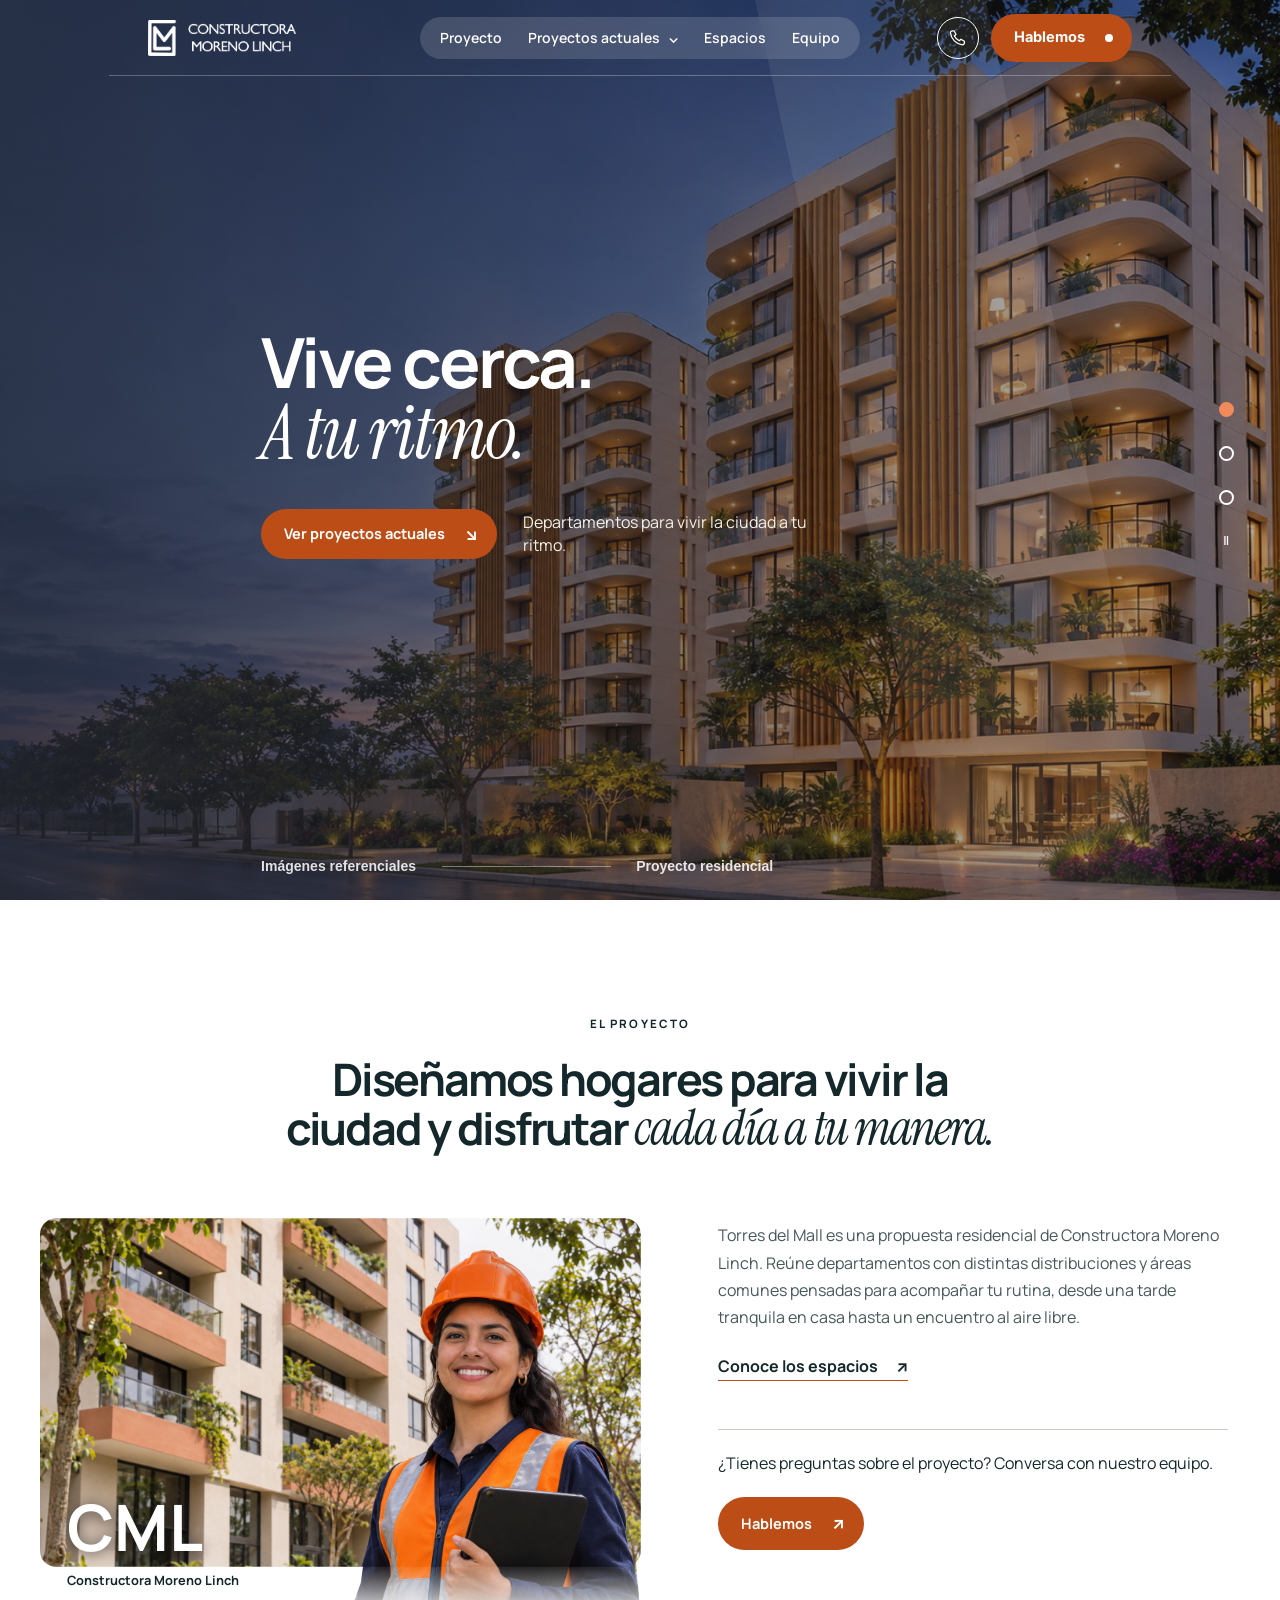
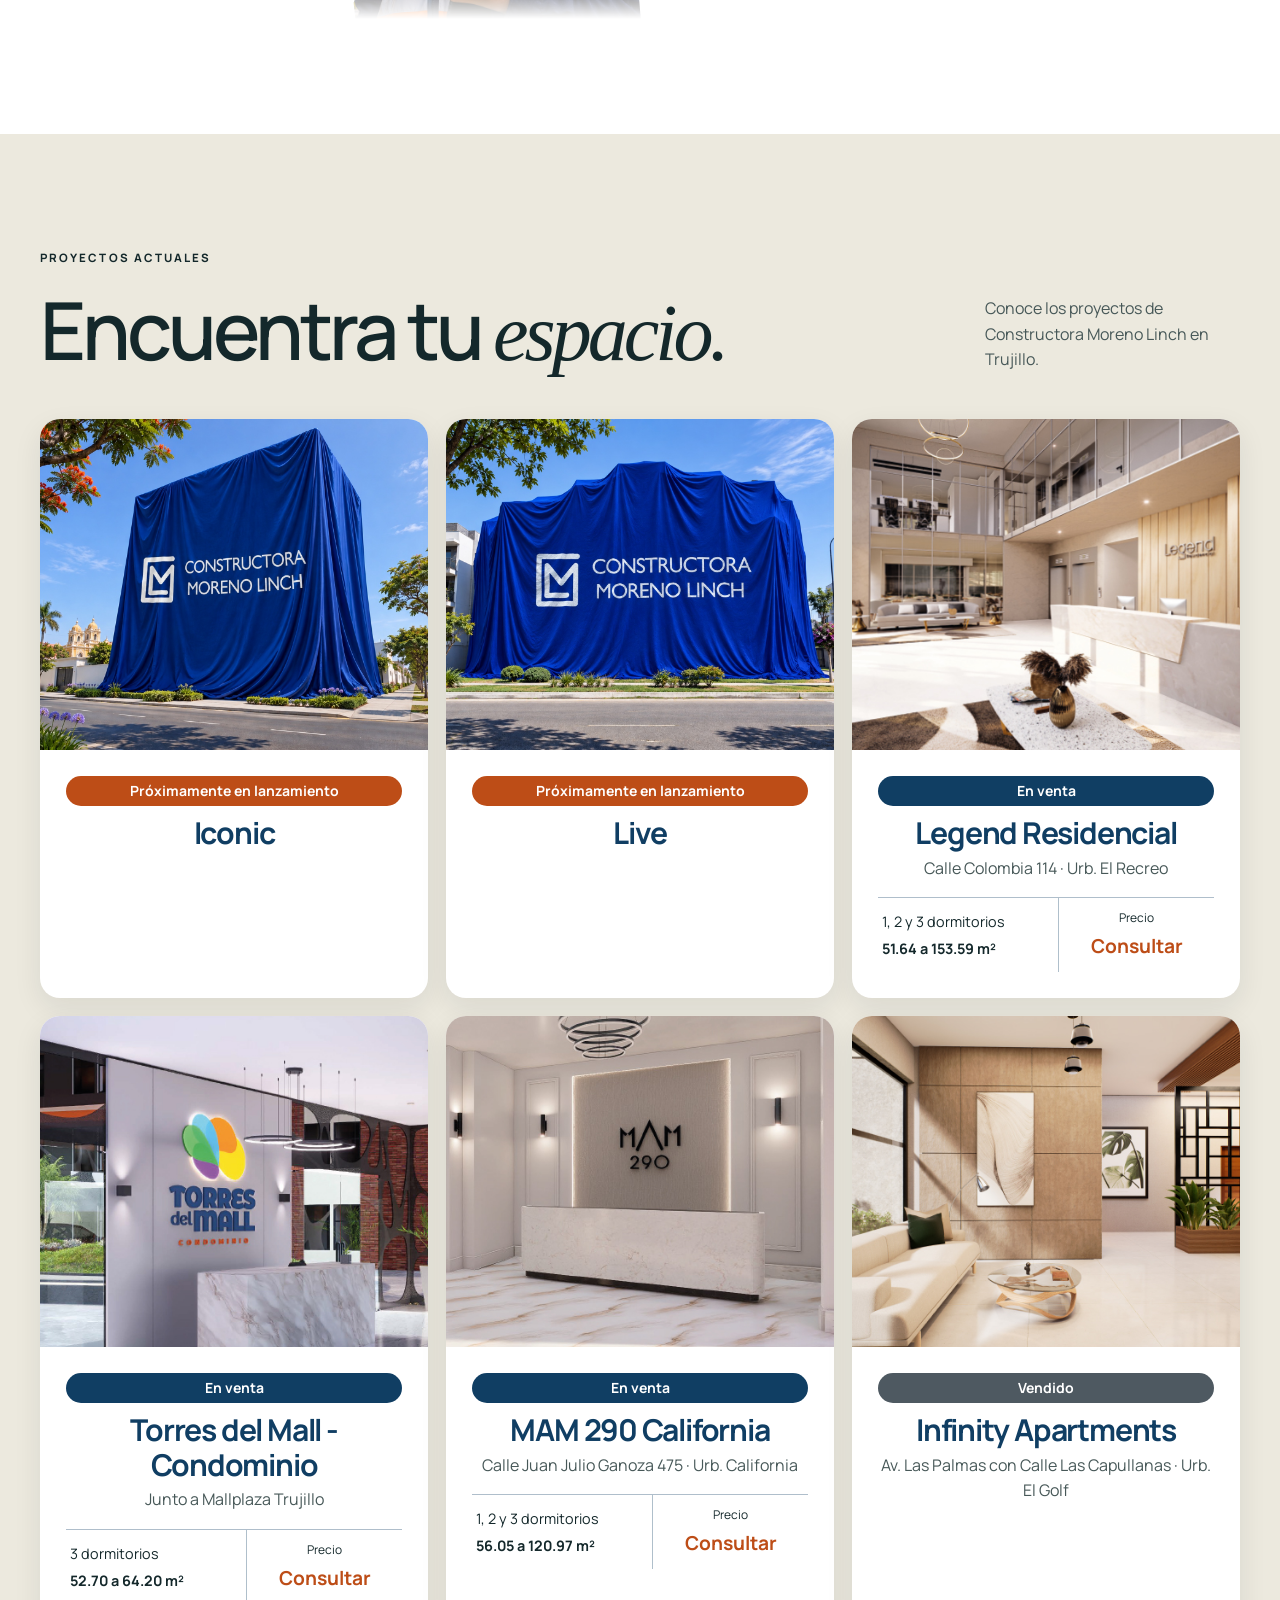
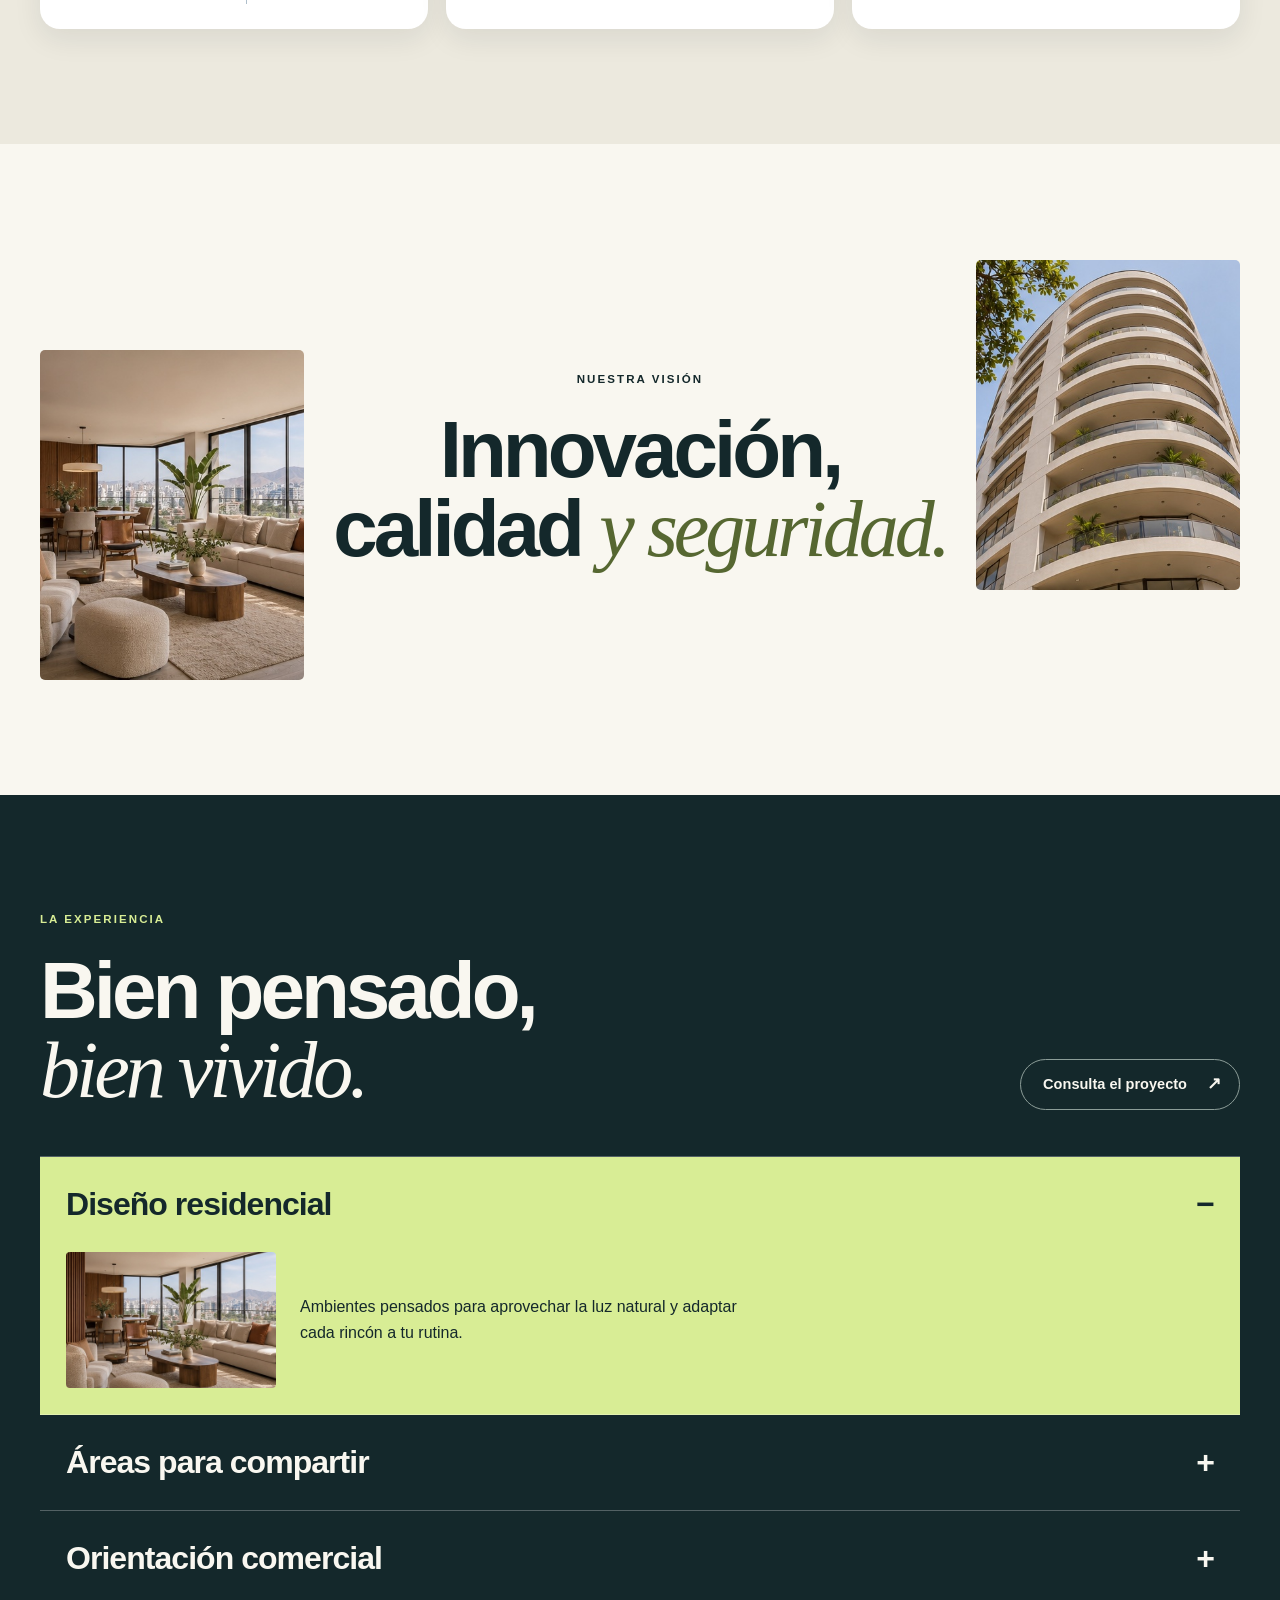
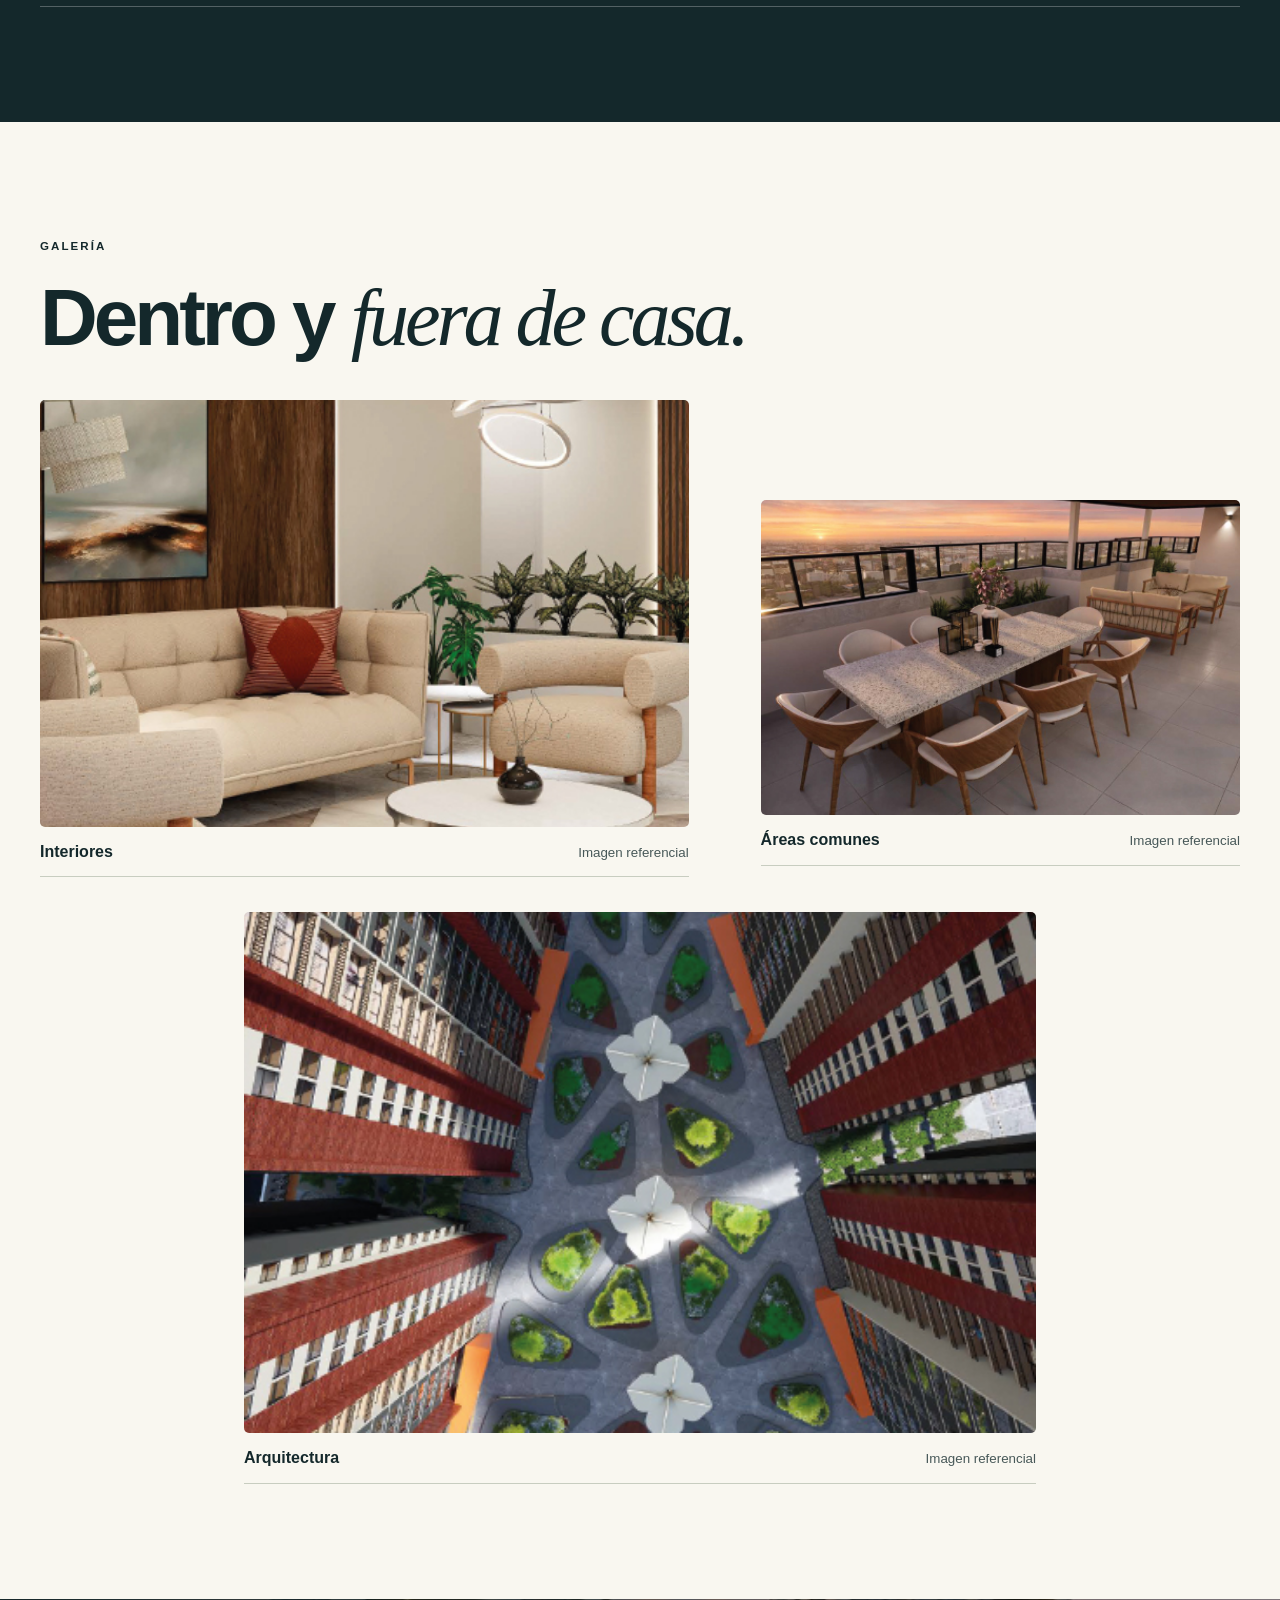
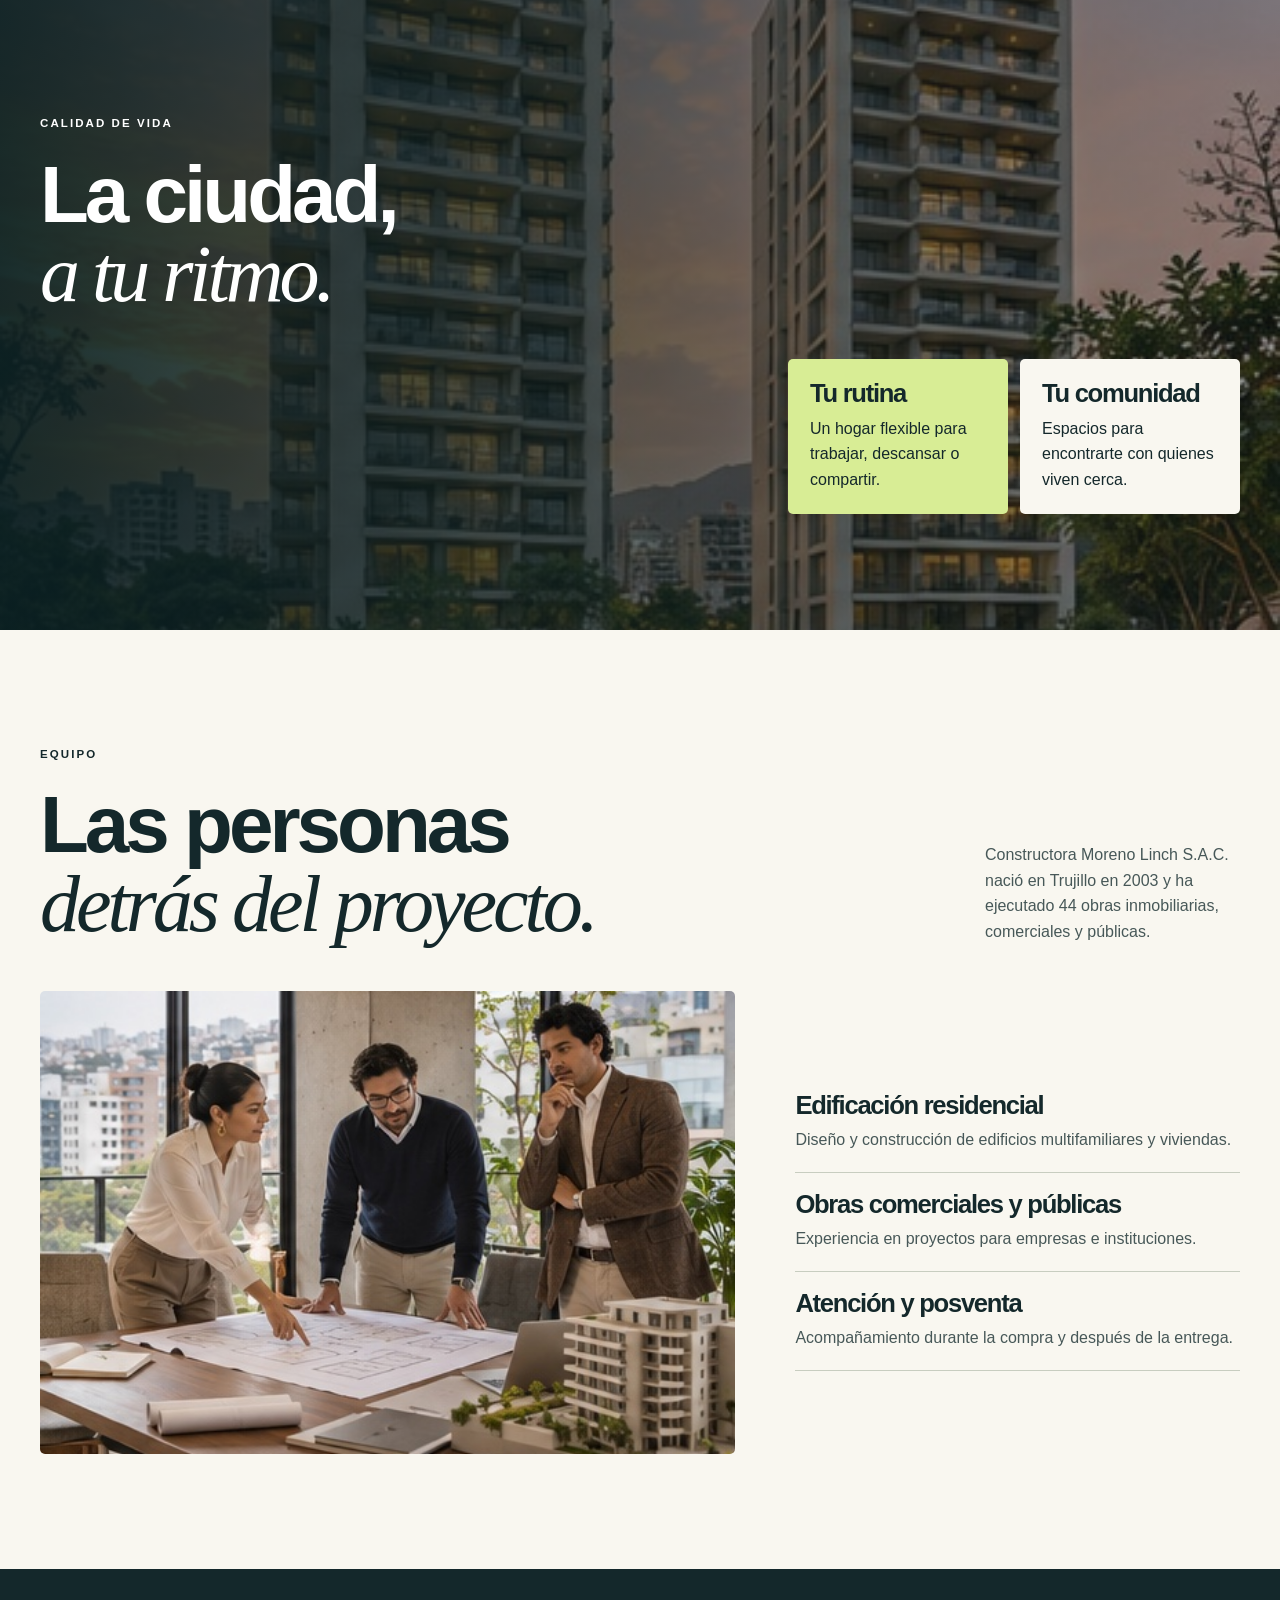
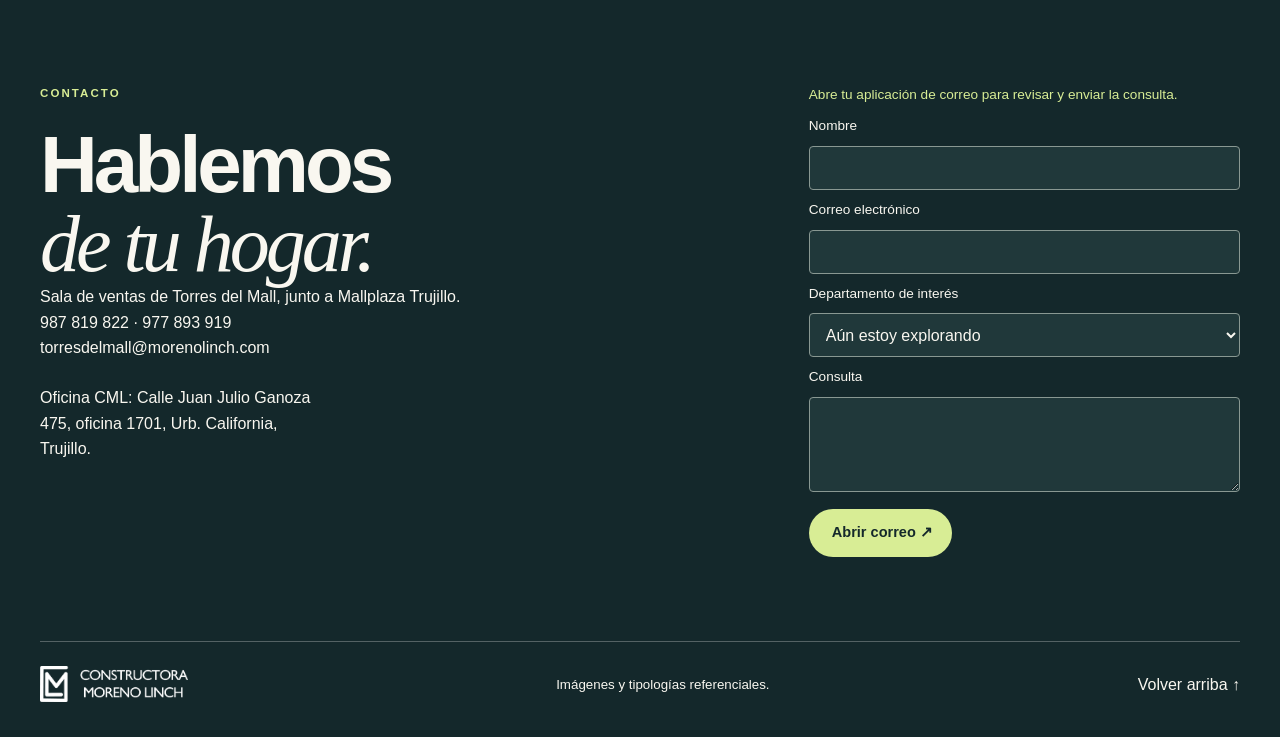
==== commit 171a68fe: "Integra la marca CML en las mantas de lanzamiento" ====
--- a/cml-web/index.html
+++ b/cml-web/index.html
@@ -7,9 +7,9 @@
   <meta name="theme-color" content="#151518">
   <title>Torres del Mall | Tu casa, tu ciudad</title>
   <link rel="stylesheet" href="https://fonts.googleapis.com/css2?family=Instrument+Serif:ital@1&family=Inter:wght@300;400;600;700;800&family=Manrope:wght@600&display=swap">
-  <link rel="stylesheet" href="./styles.css?v=lanzamientos-1">
-  <script src="./proyectos.js?v=lanzamientos-1" defer></script>
-  <script src="./main.js?v=lanzamientos-1" defer></script>
+  <link rel="stylesheet" href="./styles.css?v=lanzamientos-2">
+  <script src="./proyectos.js?v=lanzamientos-2" defer></script>
+  <script src="./main.js?v=lanzamientos-2" defer></script>
 </head>
 <body>
   <a href="#contenido" class="skip">Saltar al contenido</a>
--- a/cml-web/styles.css
+++ b/cml-web/styles.css
@@ -255,6 +255,5 @@
   .header nav { overflow-y: auto; }
 }
 
-.card-image .teaser-logo { position: absolute; top: 54%; left: 50%; translate: -50% -50%; width: 37%; height: auto; object-fit: contain; opacity: .93; filter: drop-shadow(0 1px 2px #10254966); }
 .card-button[data-status="upcoming"] .card-status { background: var(--hero-accent); }
 .card-button[data-status="sold"] .card-status { background: #4e5961; }
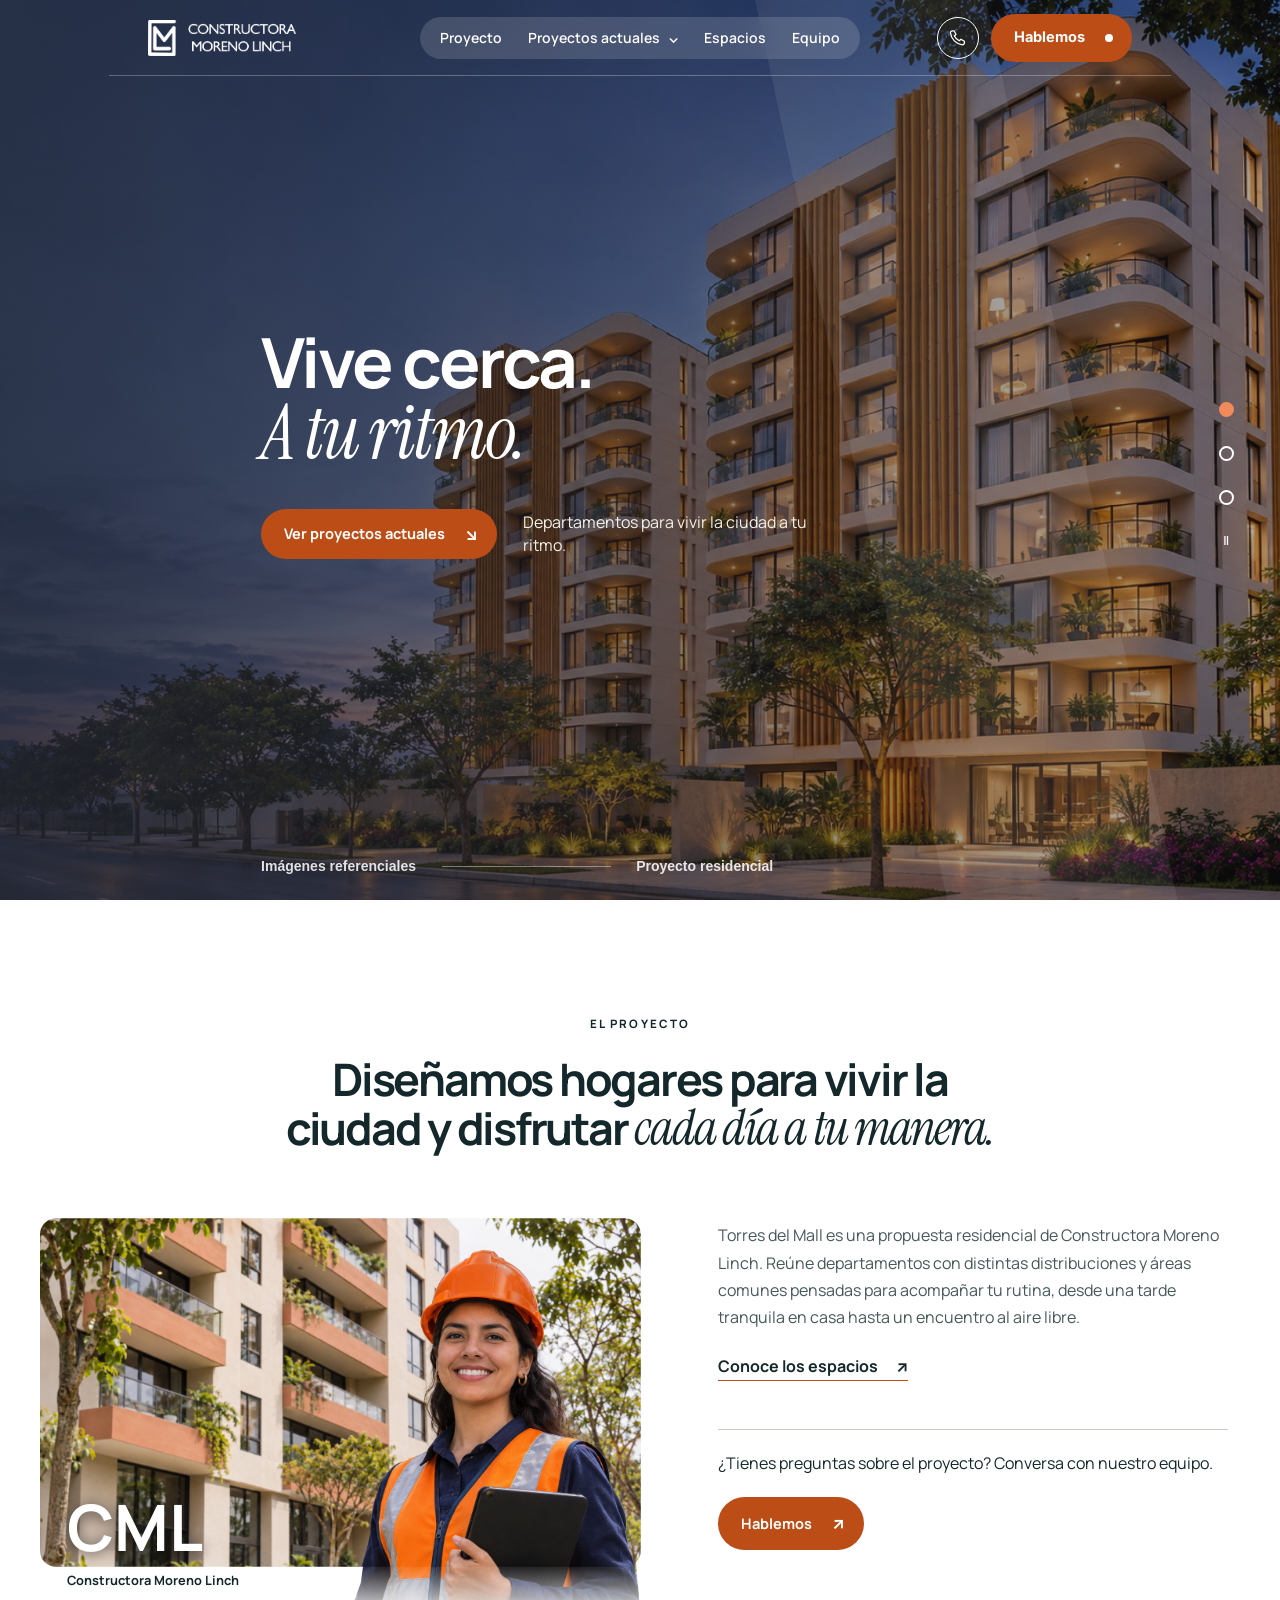
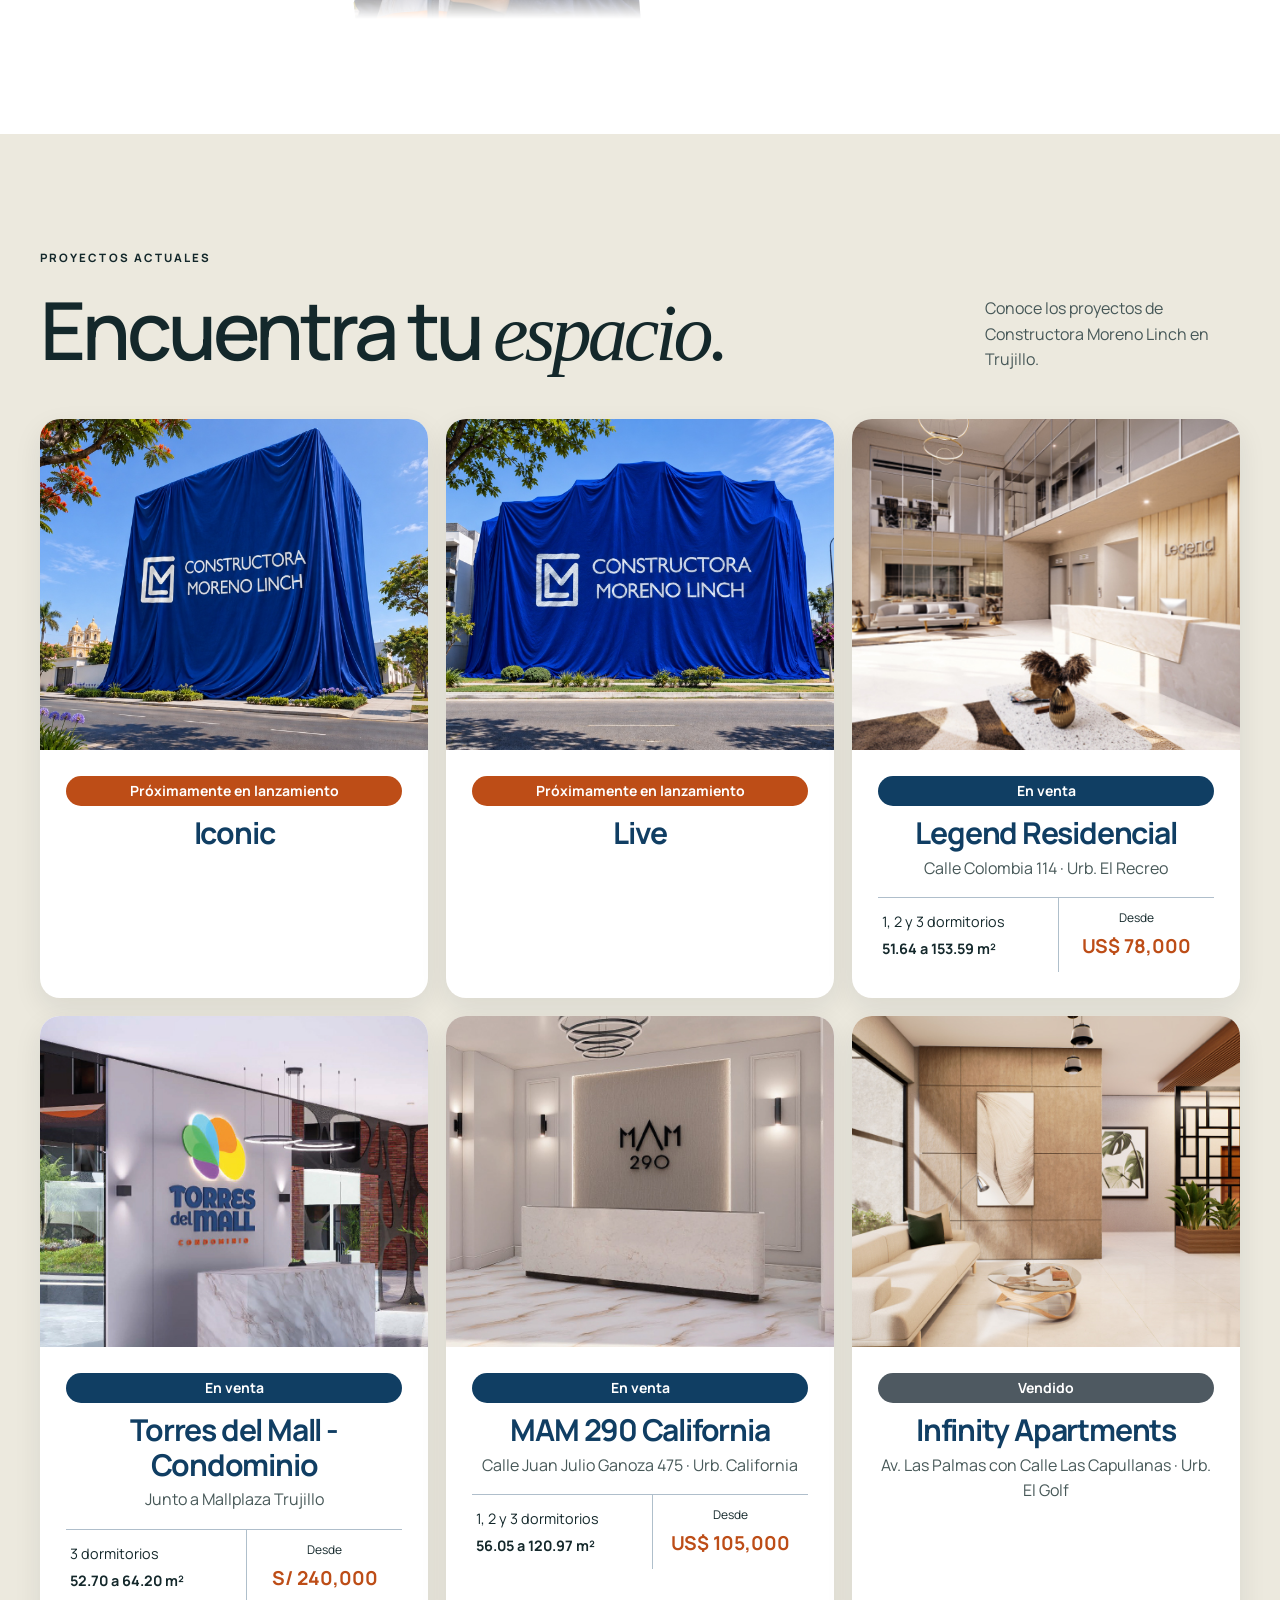
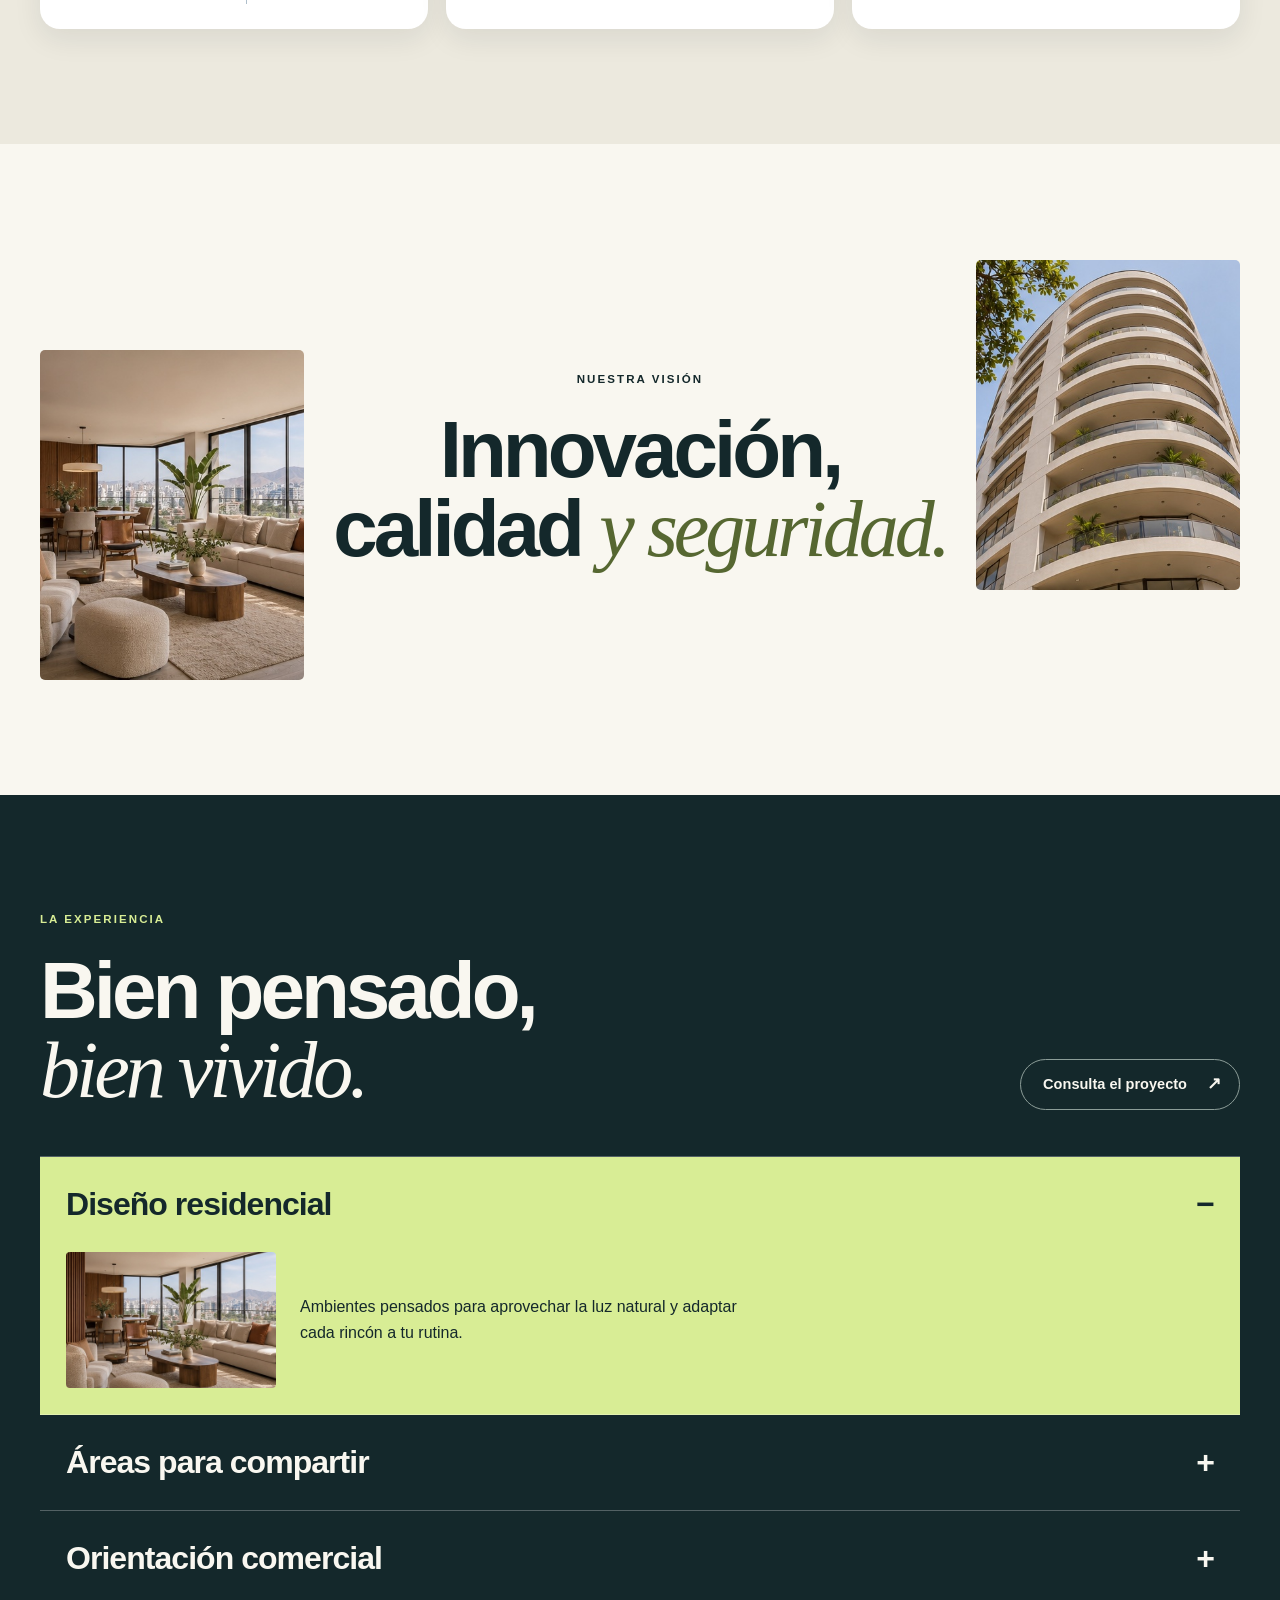
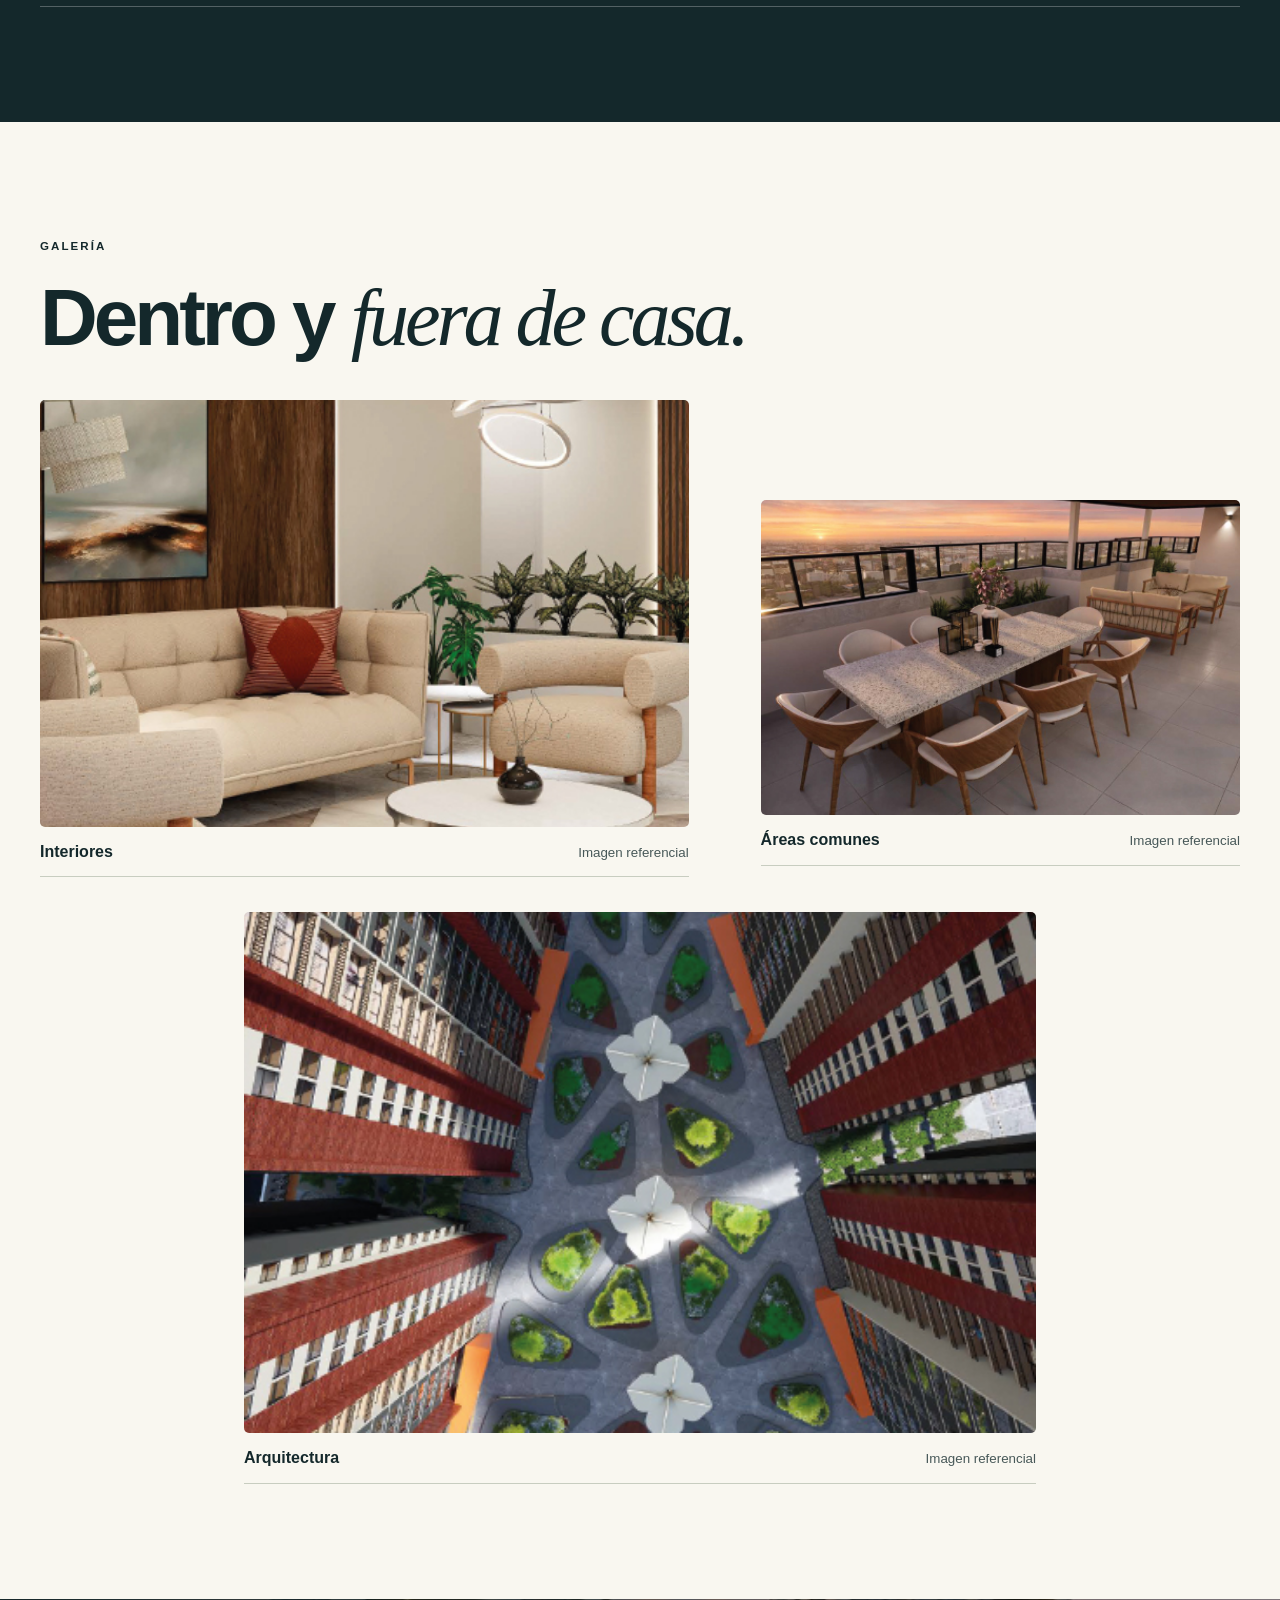
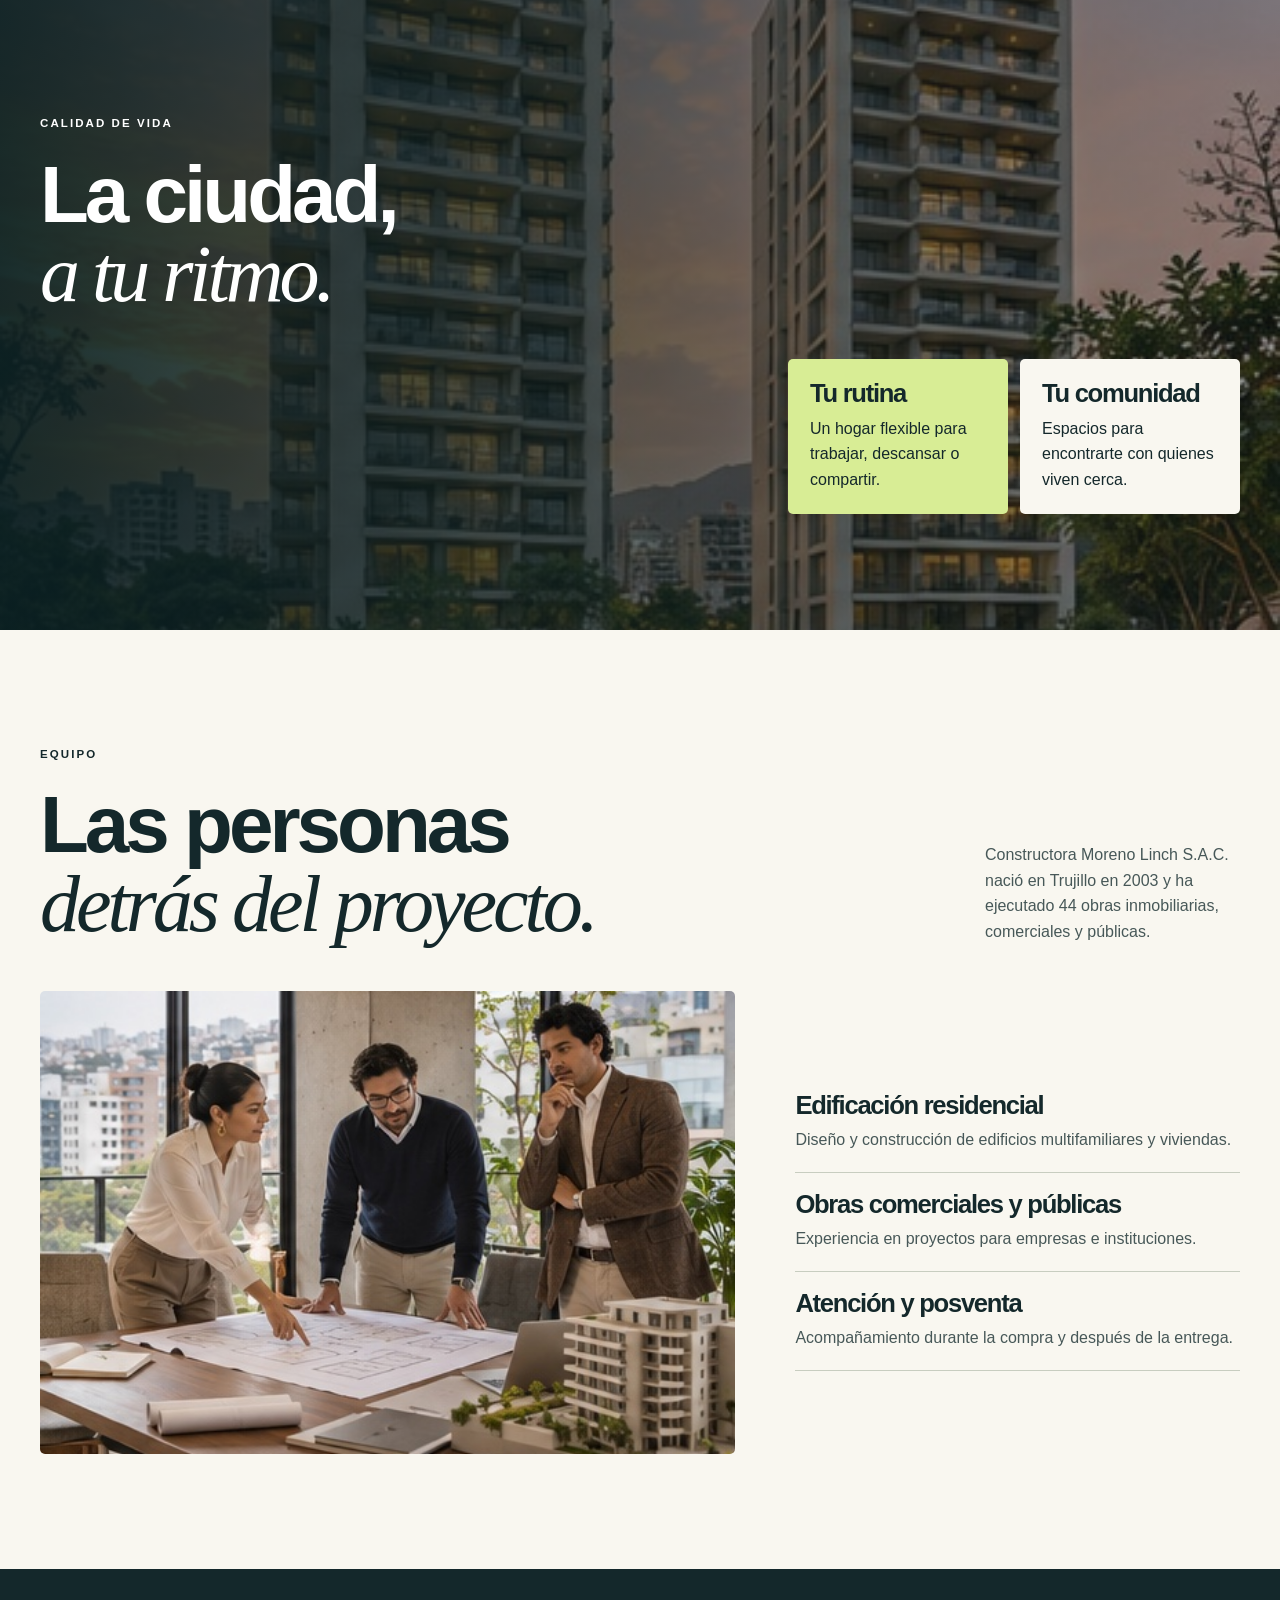
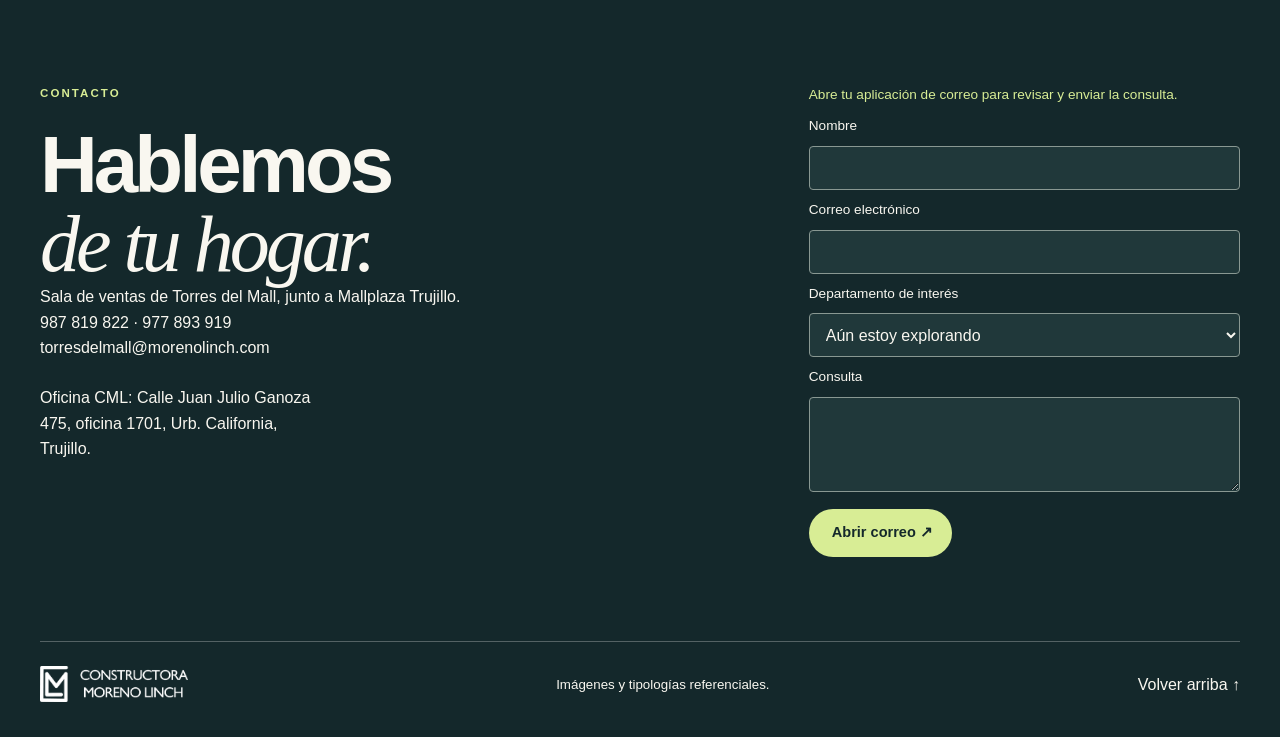
==== commit 3e494dcf: "Publica los precios desde de los proyectos en venta" ====
--- a/cml-web/index.html
+++ b/cml-web/index.html
@@ -8,7 +8,7 @@
   <title>Torres del Mall | Tu casa, tu ciudad</title>
   <link rel="stylesheet" href="https://fonts.googleapis.com/css2?family=Instrument+Serif:ital@1&family=Inter:wght@300;400;600;700;800&family=Manrope:wght@600&display=swap">
   <link rel="stylesheet" href="./styles.css?v=lanzamientos-2">
-  <script src="./proyectos.js?v=lanzamientos-2" defer></script>
+  <script src="./proyectos.js?v=precios-1" defer></script>
   <script src="./main.js?v=lanzamientos-2" defer></script>
 </head>
 <body>
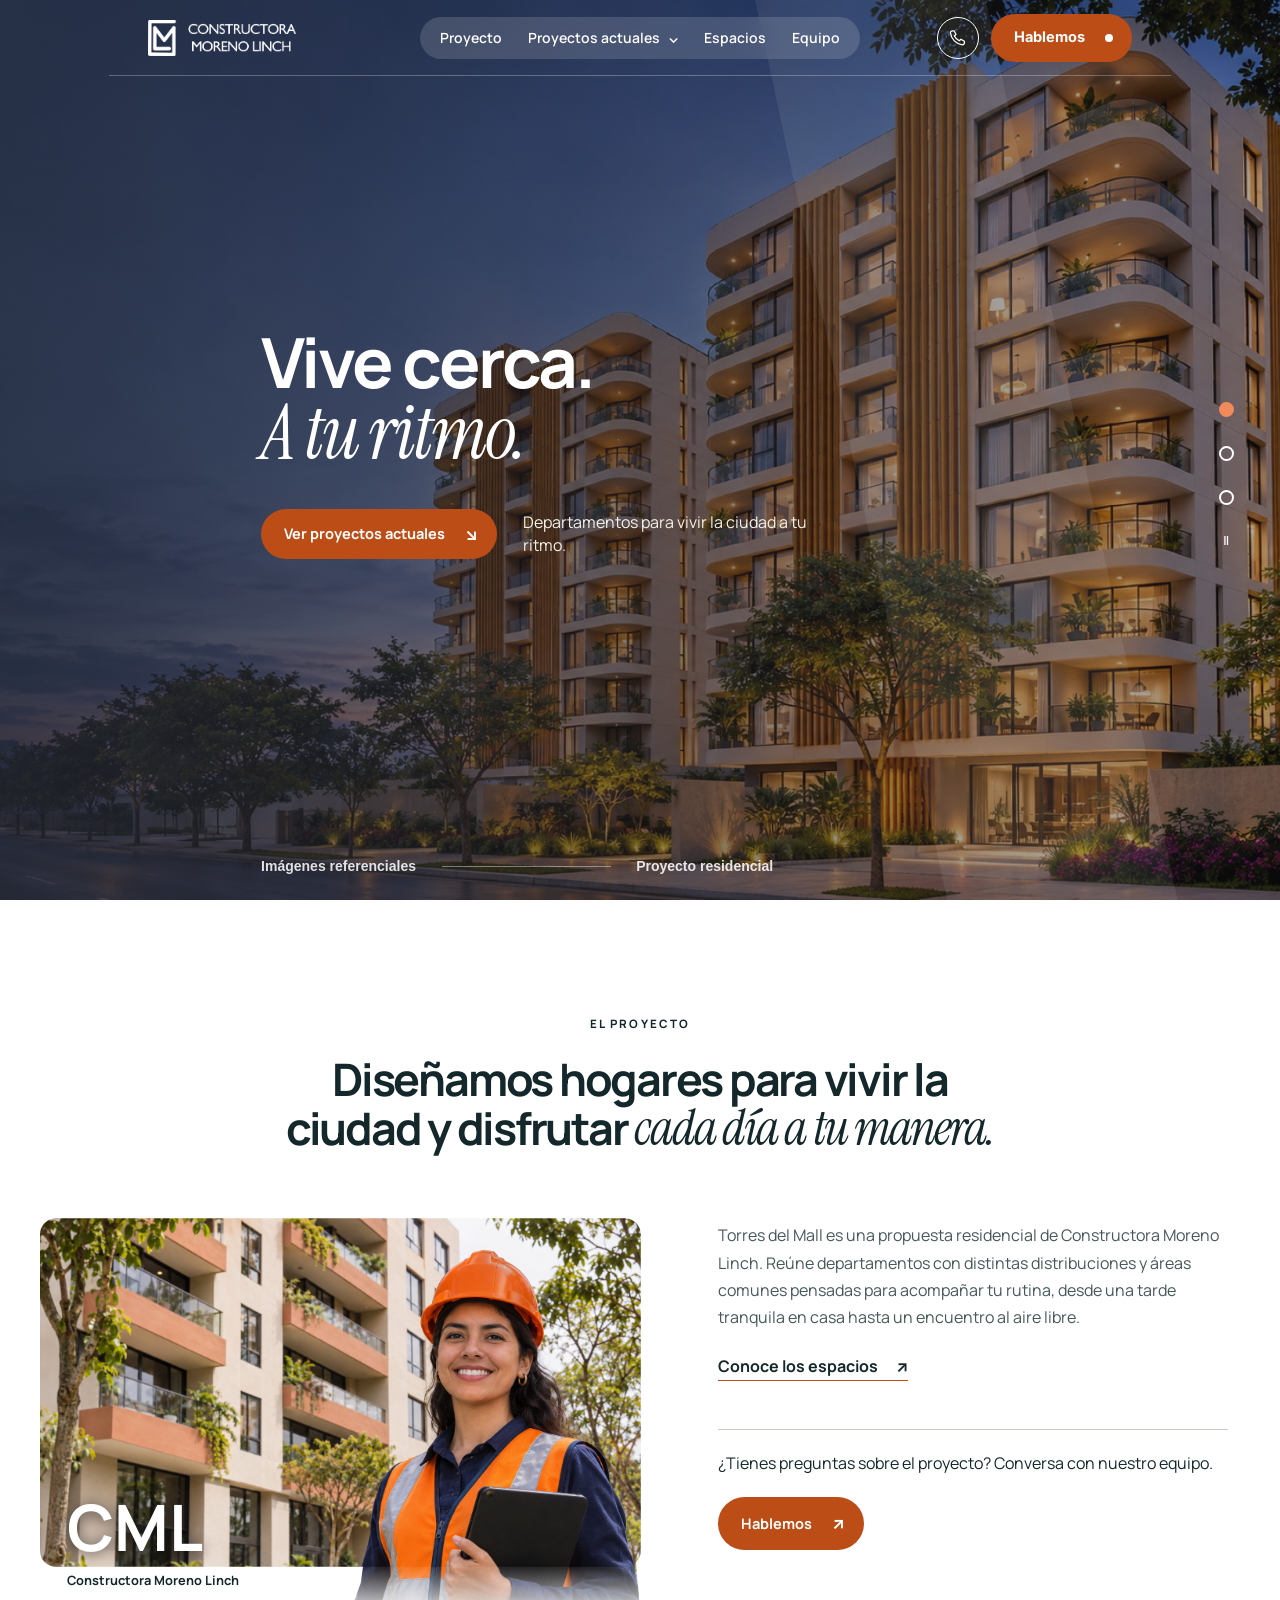
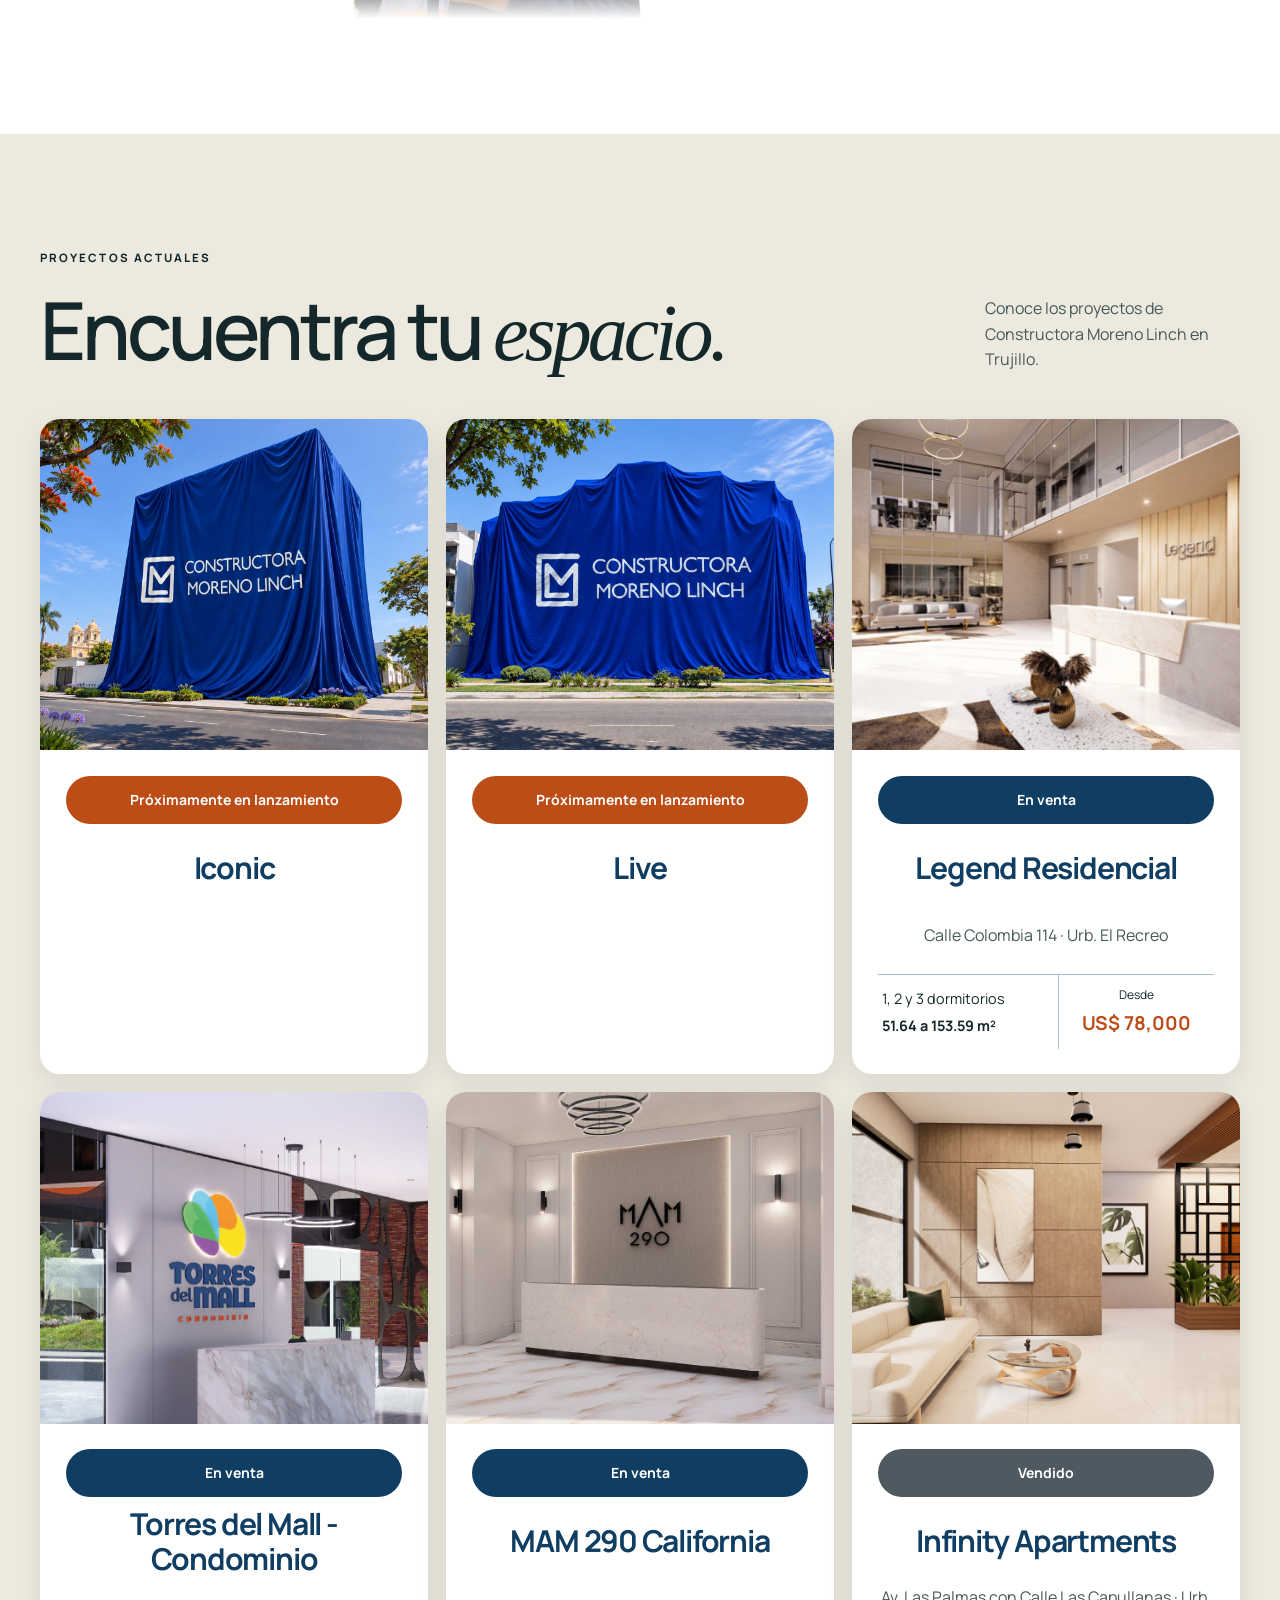
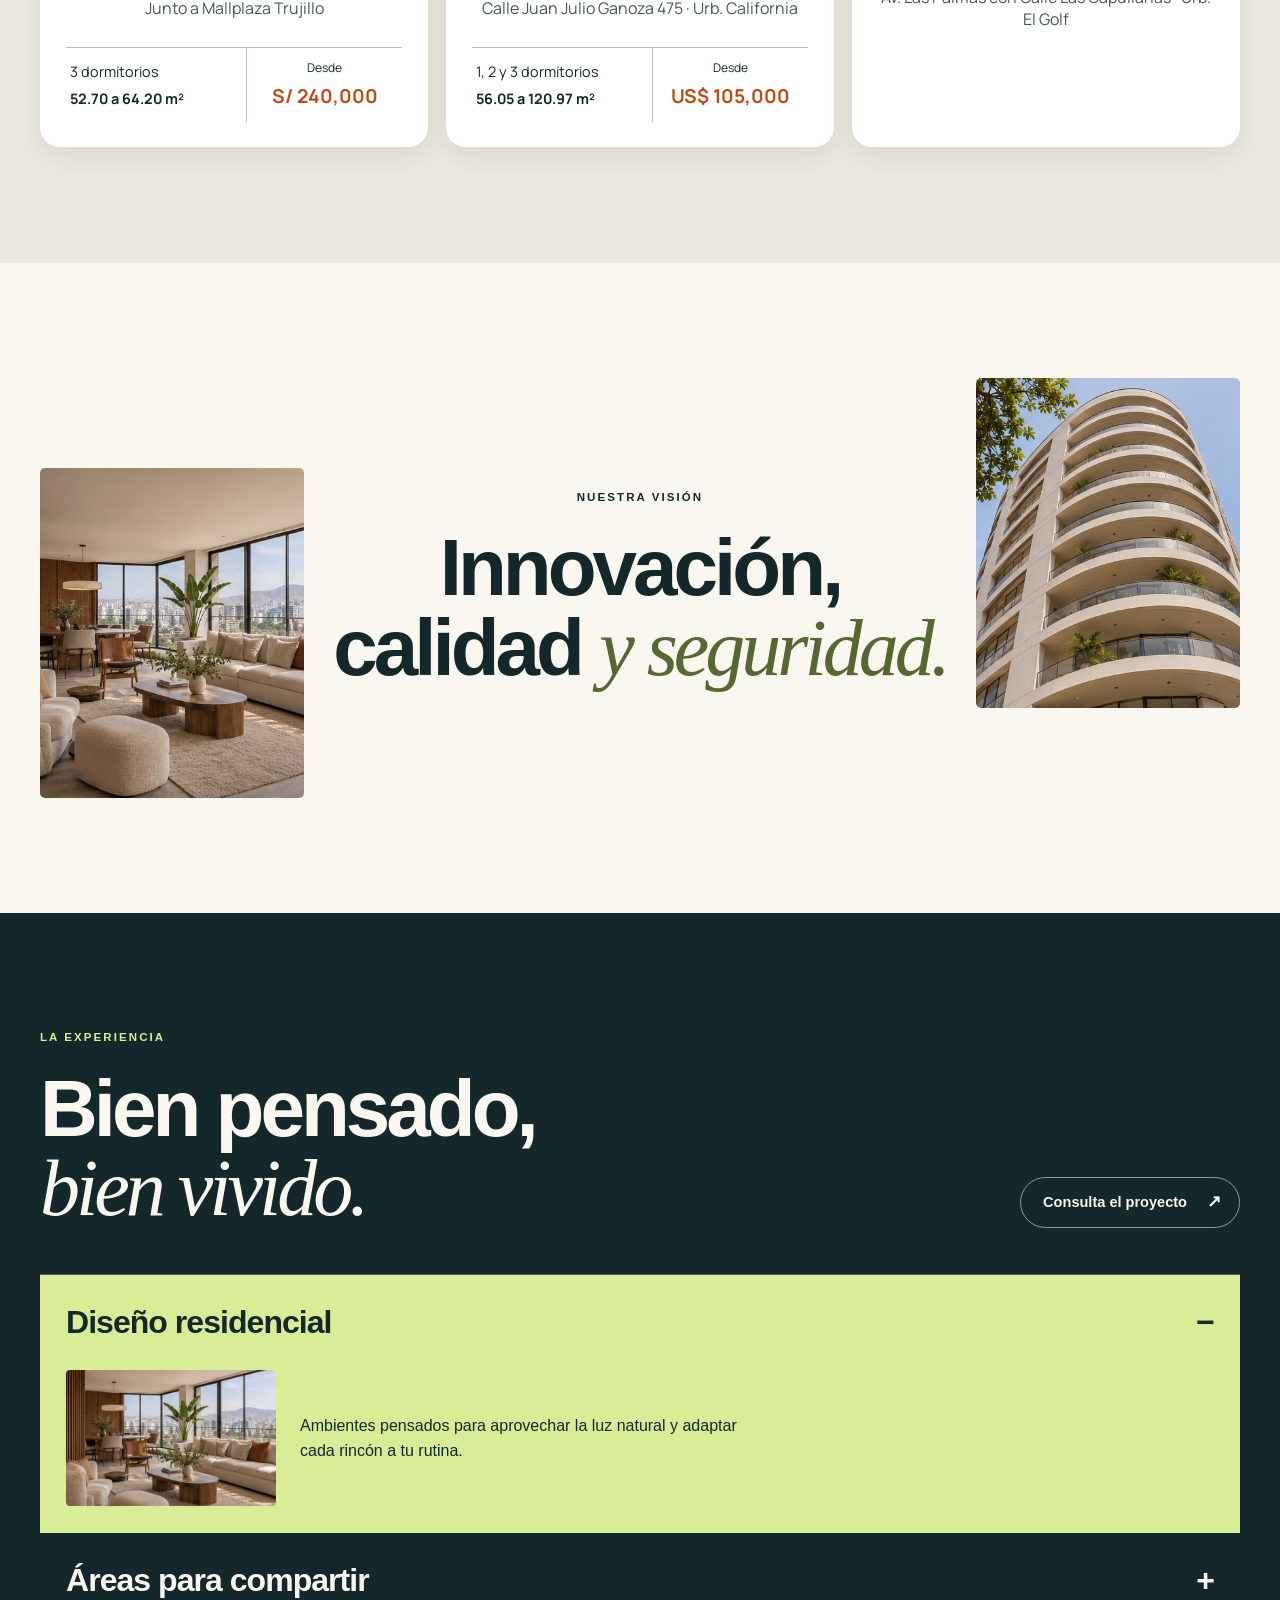
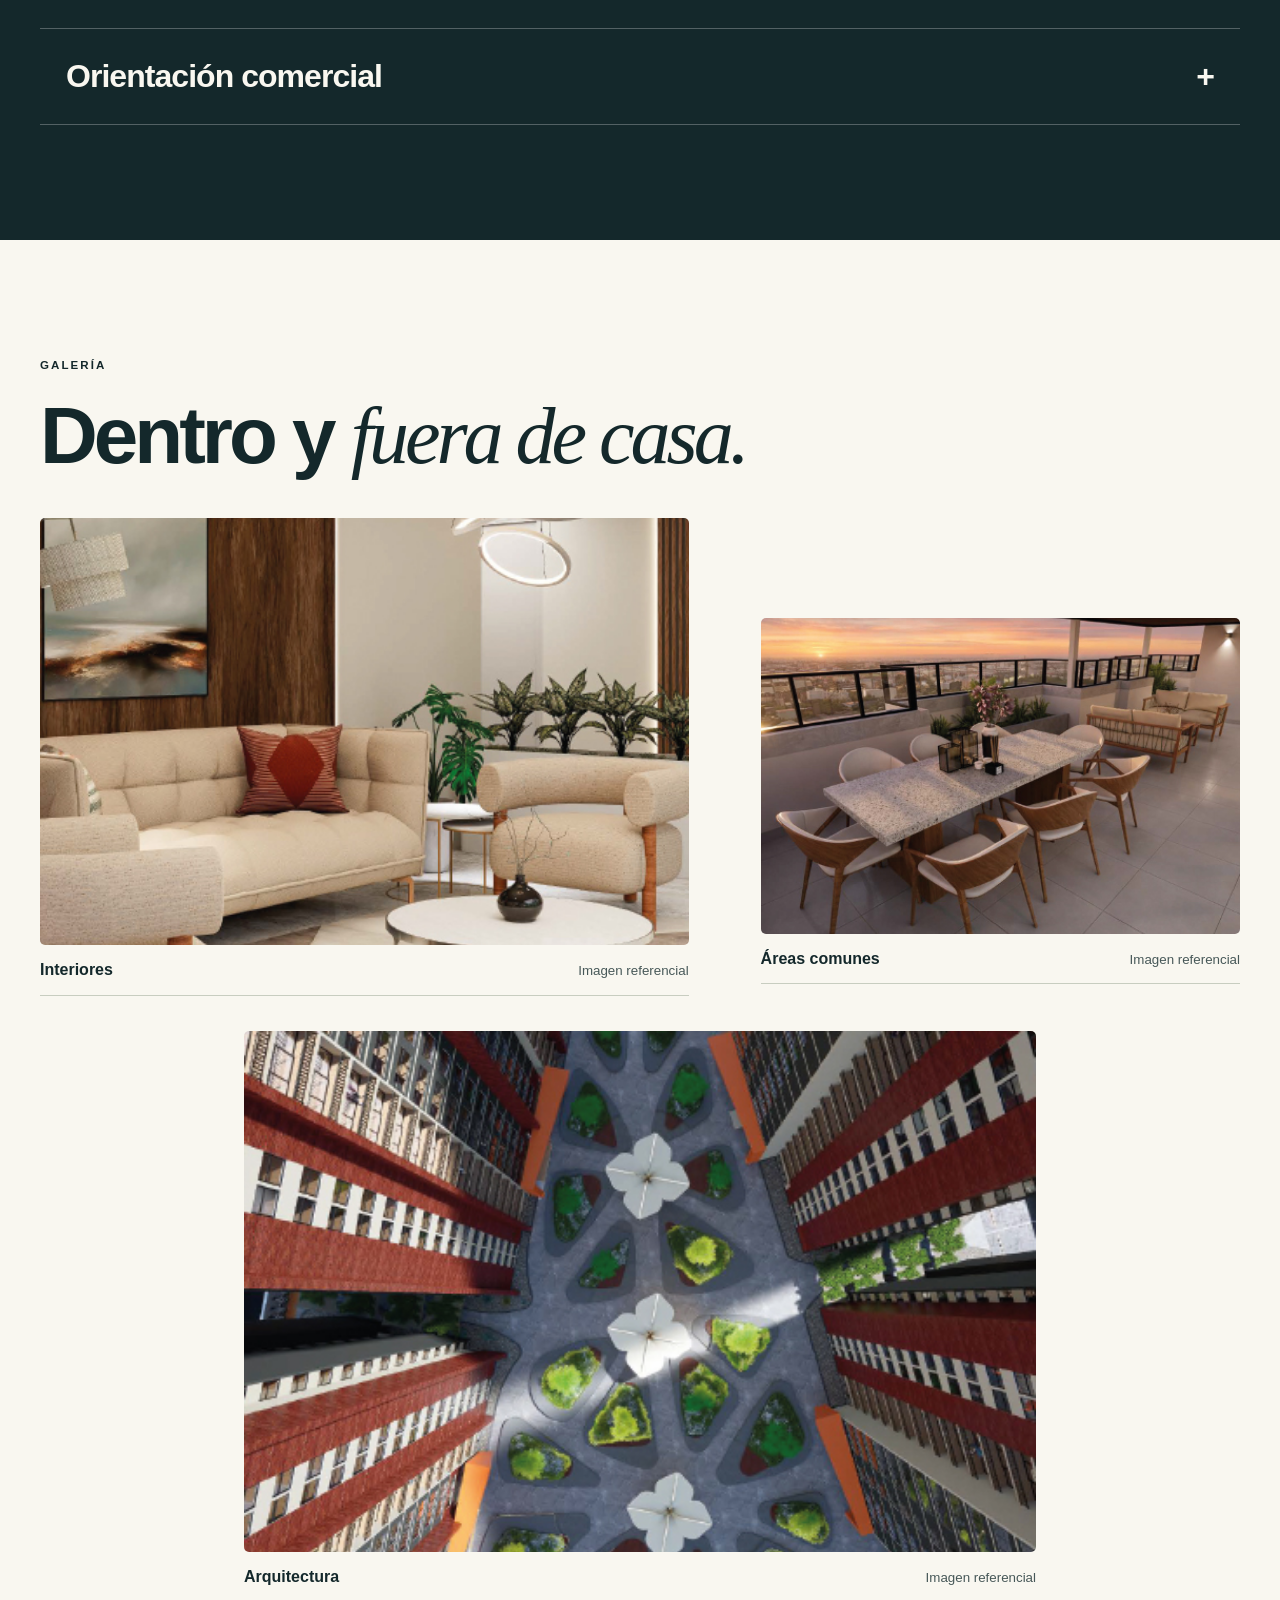
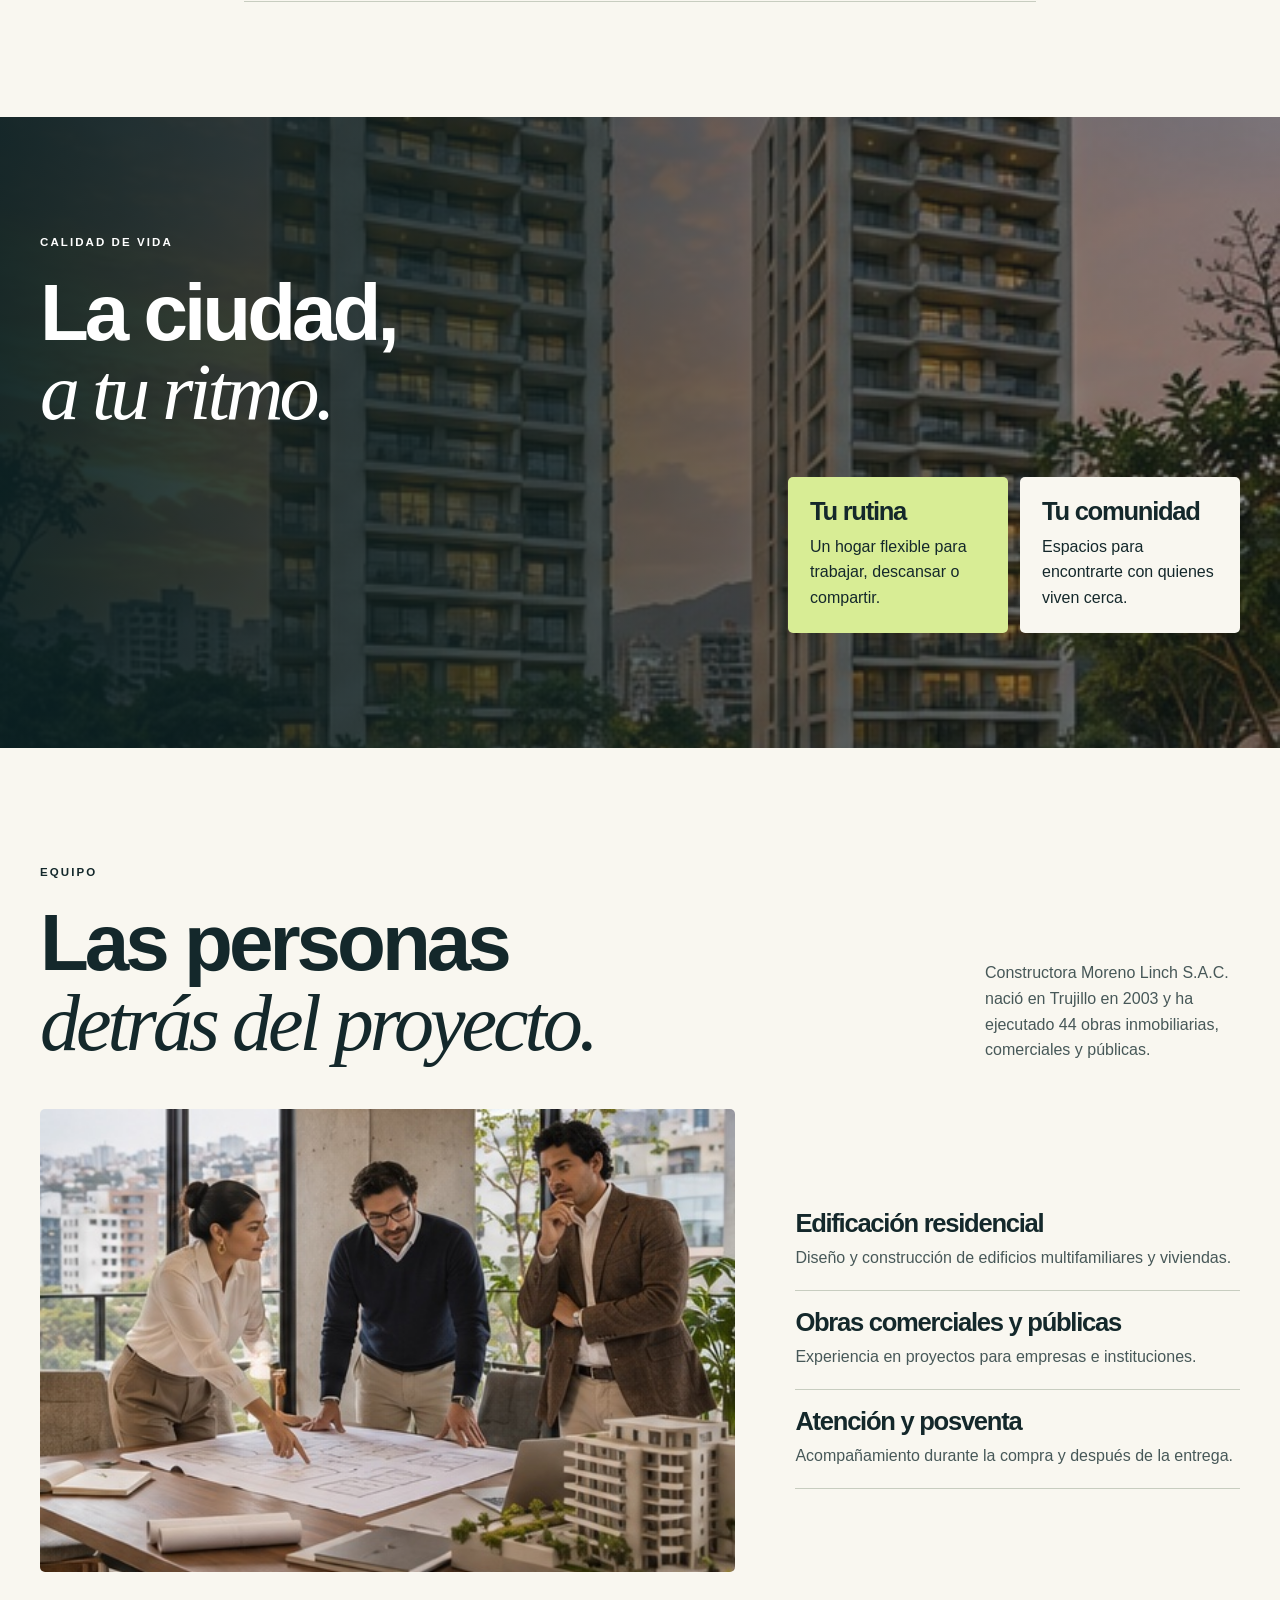
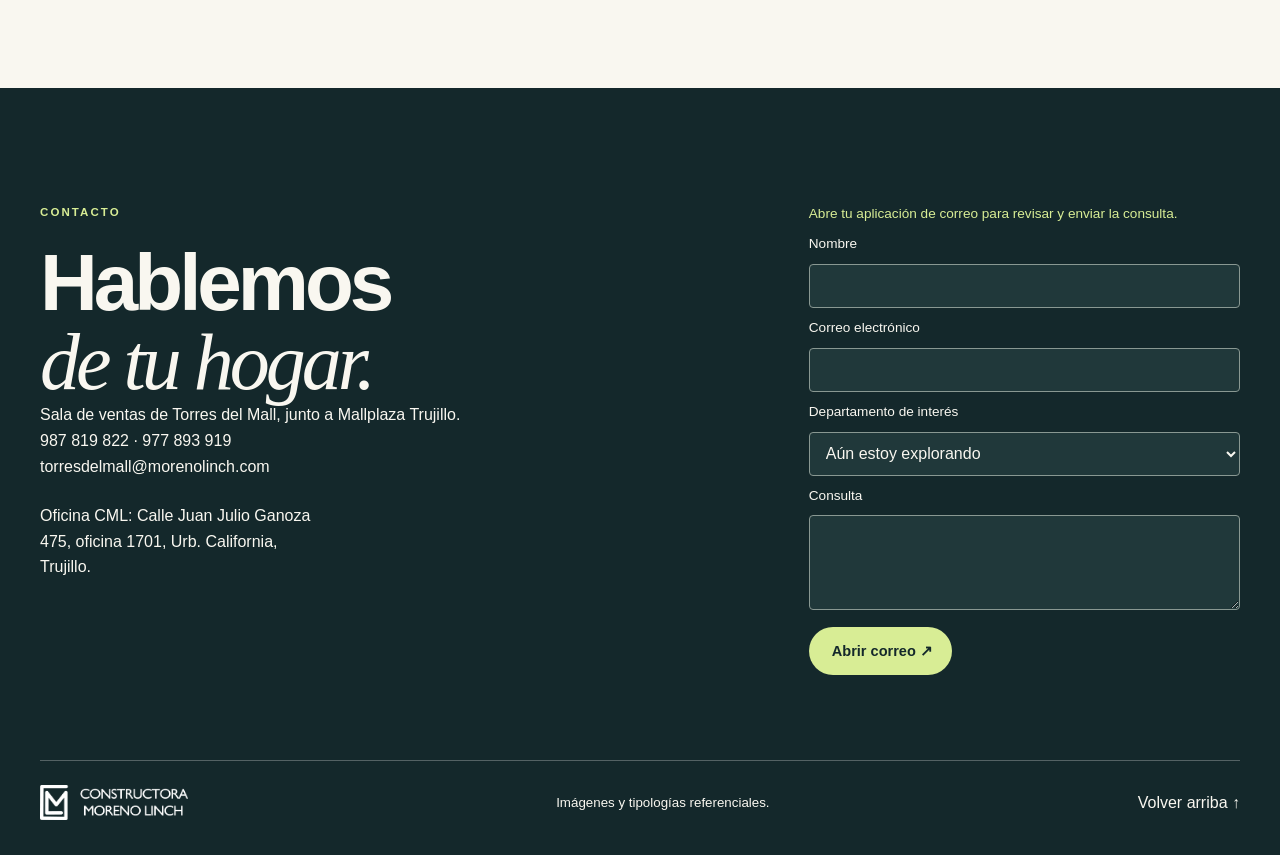
==== commit 4f70609b: "Alinea los datos de las tarjetas del catálogo" ====
--- a/cml-web/index.html
+++ b/cml-web/index.html
@@ -7,8 +7,8 @@
   <meta name="theme-color" content="#151518">
   <title>Torres del Mall | Tu casa, tu ciudad</title>
   <link rel="stylesheet" href="https://fonts.googleapis.com/css2?family=Instrument+Serif:ital@1&family=Inter:wght@300;400;600;700;800&family=Manrope:wght@600&display=swap">
-  <link rel="stylesheet" href="./styles.css?v=lanzamientos-2">
-  <script src="./proyectos.js?v=precios-1" defer></script>
+  <link rel="stylesheet" href="./styles.css?v=tarjetas-alineadas">
+  <script src="./proyectos.js?v=tarjetas-alineadas" defer></script>
   <script src="./main.js?v=lanzamientos-2" defer></script>
 </head>
 <body>
--- a/cml-web/styles.css
+++ b/cml-web/styles.css
@@ -113,7 +113,7 @@
 .section-heading > p { max-width: 255px; }
 .cards { display: grid; grid-template-columns: repeat(3, 1fr); gap: 18px; }
 .catalog-card { border-radius: 20px; background: white; box-shadow: 0 10px 28px #14282b16; }
-.card-button { position: relative; isolation: isolate; display: block; width: 100%; height: 100%; padding: 0; border: 0; border-radius: inherit; background: transparent; text-align: left; transition: transform .25s, box-shadow .25s; }
+.card-button { position: relative; isolation: isolate; display: block; width: 100%; height: 100%; padding: 0; border: 0; border-radius: inherit; background: transparent; text-align: left; transition: box-shadow .25s; }
 .card-image { position: relative; display: block; overflow: hidden; aspect-ratio: 1.17; border-radius: 20px 20px 0 0; }
 .card-image img, .gallery img { transition: transform .55s; }
 .gallery figure:hover img { transform: scale(1.06); }
@@ -121,19 +121,25 @@
 .card-overlay { z-index: 2; position: absolute; inset: 0; display: grid; place-items: center; background: #103e63cc; color: white; font-size: 1.125rem; font-weight: 700; opacity: 0; transition: opacity .25s; }
 .card-button:focus-visible::after, .card-button:focus-visible .card-overlay { opacity: 1; }
 .card-button:focus-visible .card-image img { transform: scale(1.06); }
-.card-body { display: grid; position: relative; gap: 5px; padding: clamp(14px, 2vw, 26px); text-align: center; }
-.card-title { margin-top: 40px; color: #103e63; font-size: clamp(1.35rem, 2.35vw, 2.2rem); letter-spacing: -.04em; line-height: 1.15; }
+.card-body { display: grid; gap: 10px; padding: clamp(14px, 2vw, 26px); text-align: center; }
+.card-title { display: grid; align-items: center; min-height: 2.3em; color: #103e63; font-size: clamp(1.35rem, 2.35vw, 2.2rem); letter-spacing: -.04em; line-height: 1.15; }
 .card-data { display: grid; gap: 8px; }
-.card-status { position: absolute; inset: clamp(14px, 2vw, 26px) clamp(14px, 2vw, 26px) auto; padding: 4px 10px; border-radius: 999px; background: #103e63; color: white; font-size: .875rem; font-weight: 700; }
-.card-location, .card-note { color: var(--muted); }
+.card-status { display: grid; place-items: center; min-height: 3.4em; line-height: 1.25; padding: 4px 10px; border-radius: 999px; background: #103e63; color: white; font-size: .875rem; font-weight: 700; }
+.card-location { display: grid; align-items: center; min-height: 2.8em; color: var(--muted); line-height: 1.4; }
 .card-stats { display: grid; grid-template-columns: 1.15fr 1fr; margin-top: 8px; border-top: 1px solid #103e6355; font-size: .9rem; }
 .card-measures, .card-price { display: grid; align-content: center; gap: 4px; padding: 10px 4px; }
 .card-measures { text-align: left; }
 .card-price { border-left: 1px solid #103e6355; }
 .card-price b { color: var(--hero-accent); font-size: clamp(.9rem, 1.5vw, 1.25rem); white-space: nowrap; }
-.card-note { font-size: .75rem; }
+@media (min-width: 571px) and (max-width: 800px) {
+  .catalog .cards { grid-template-columns: repeat(2, minmax(0, 1fr)); }
+}
+@media (max-width: 570px) {
+  .card-title, .card-location, .card-status { min-height: 0; }
+  .card-location:empty { display: none; }
+}
 @media (hover: hover) {
-  .card-button:hover { transform: translateY(-5px); box-shadow: 0 16px 30px #14282b20; }
+  .card-button:hover { box-shadow: 0 16px 30px #14282b20; }
   .card-button:hover::after, .card-button:hover .card-overlay { opacity: 1; }
   .card-button:hover .card-image img { transform: scale(1.06); }
 }
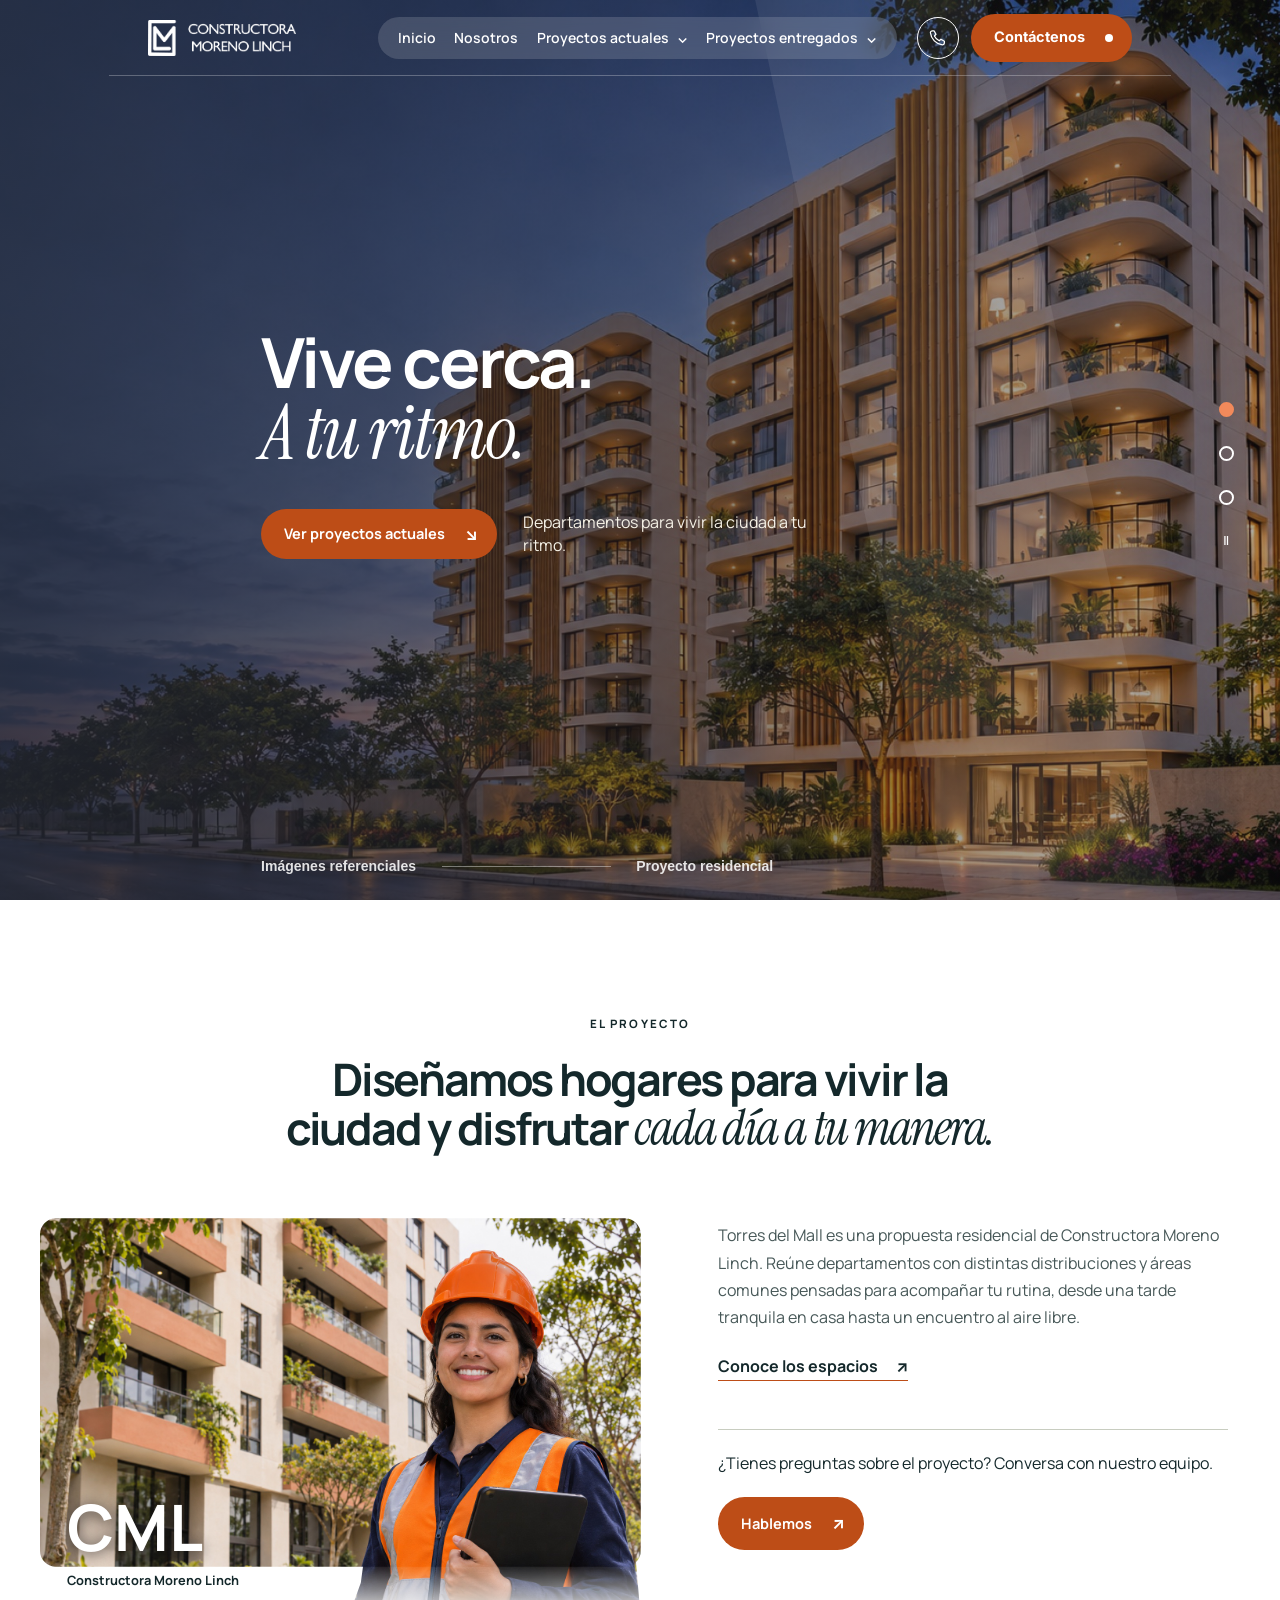
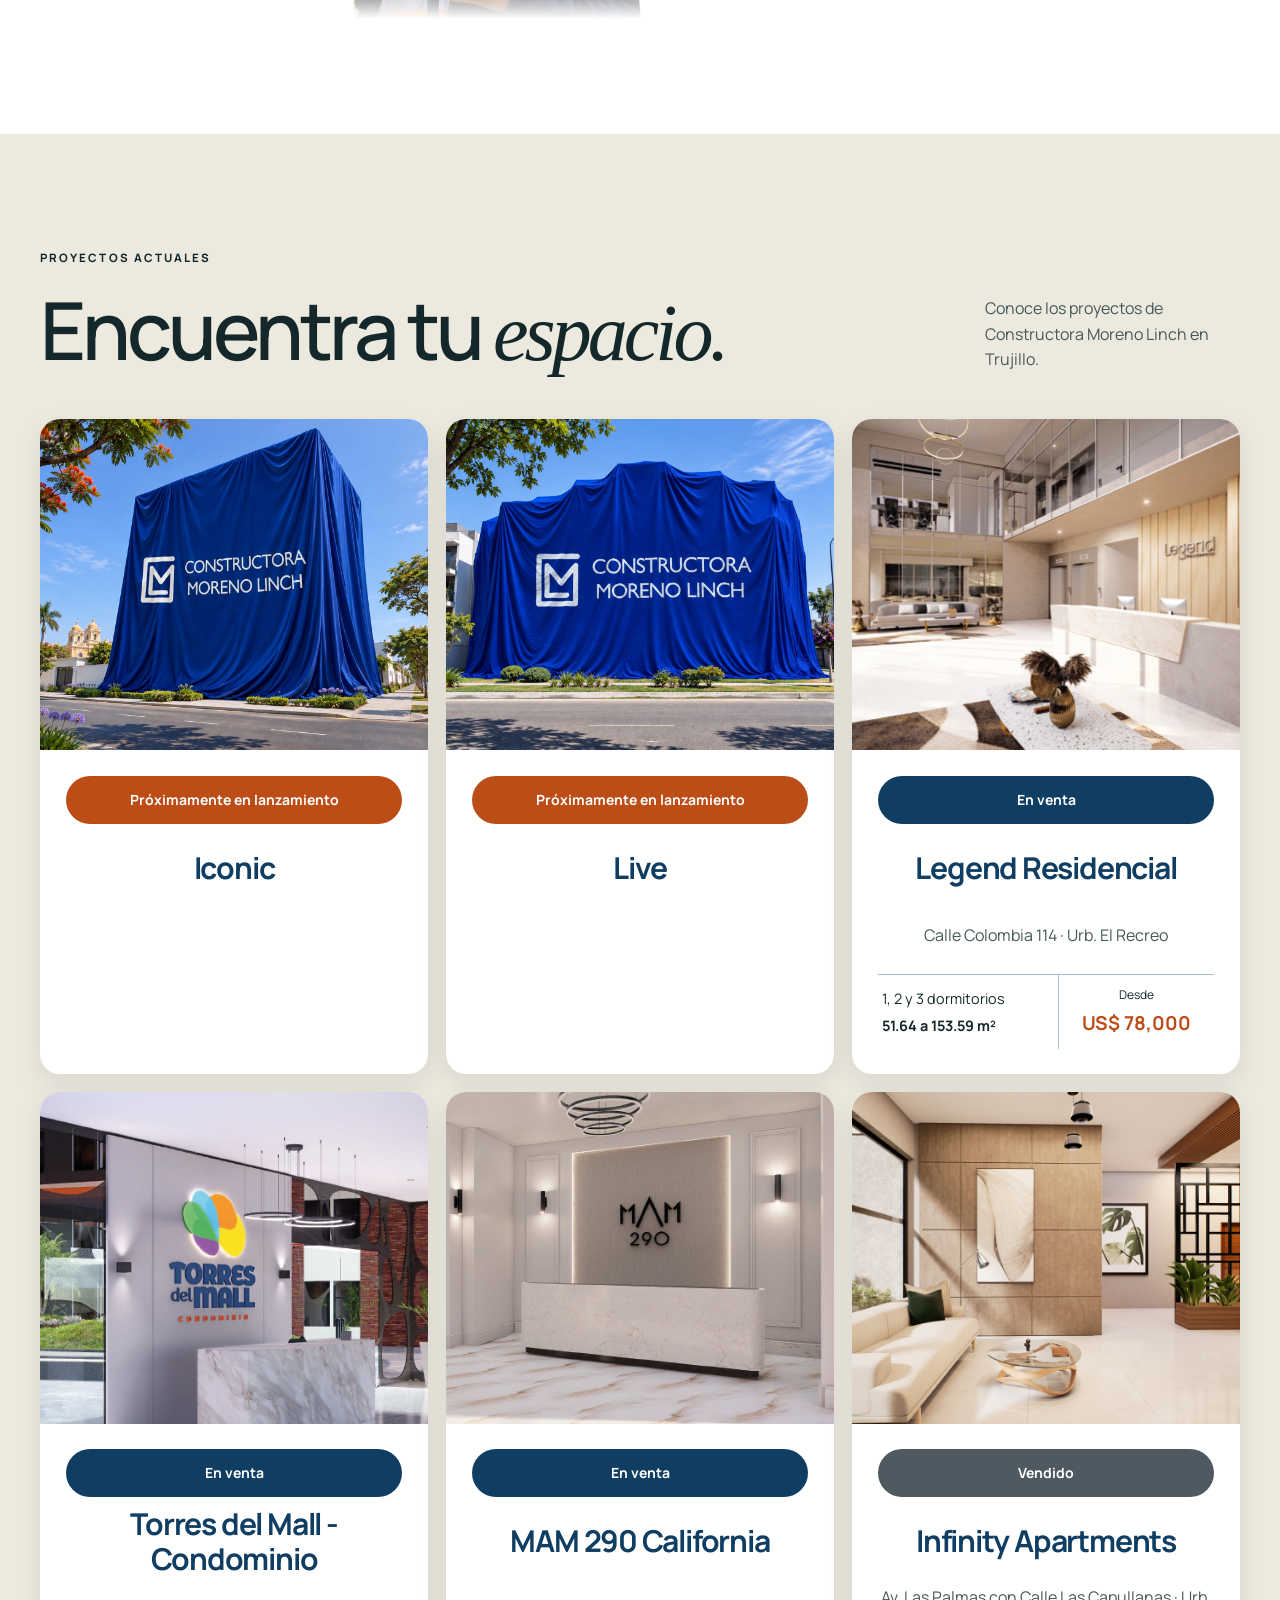
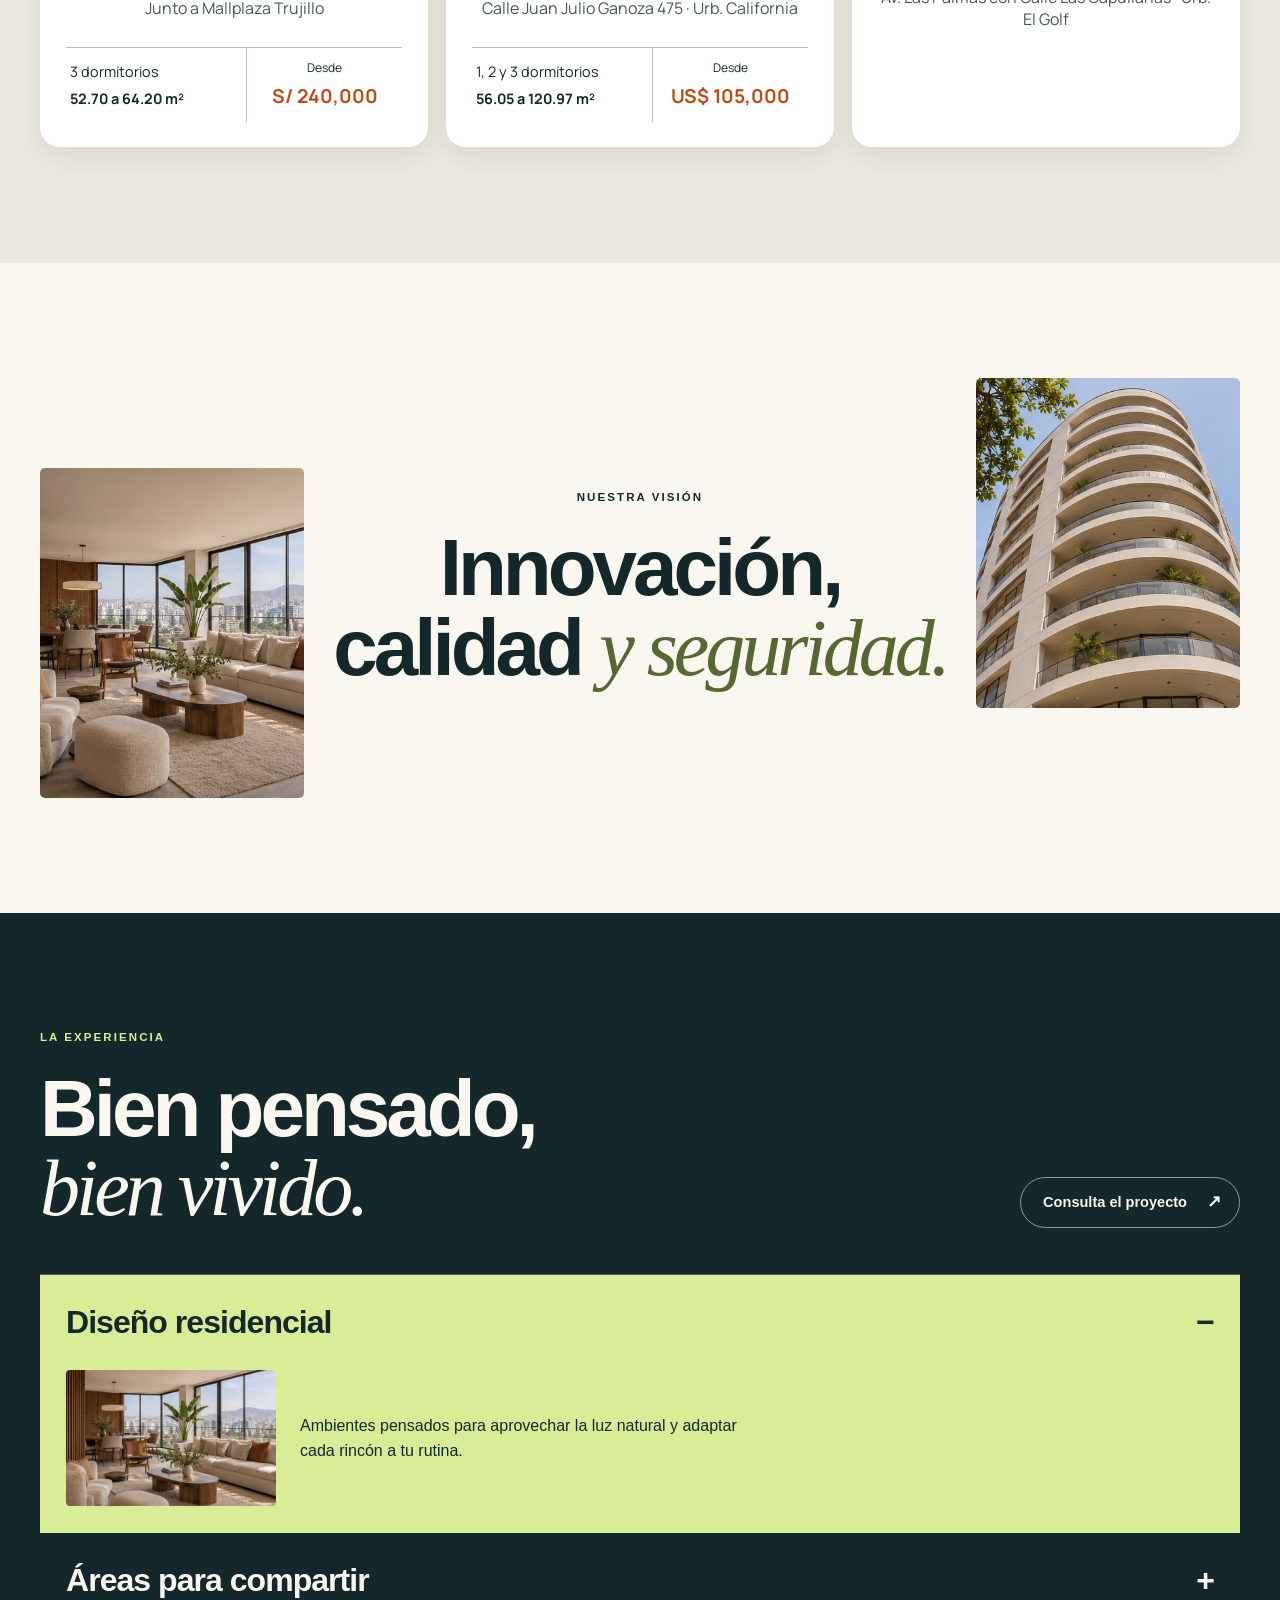
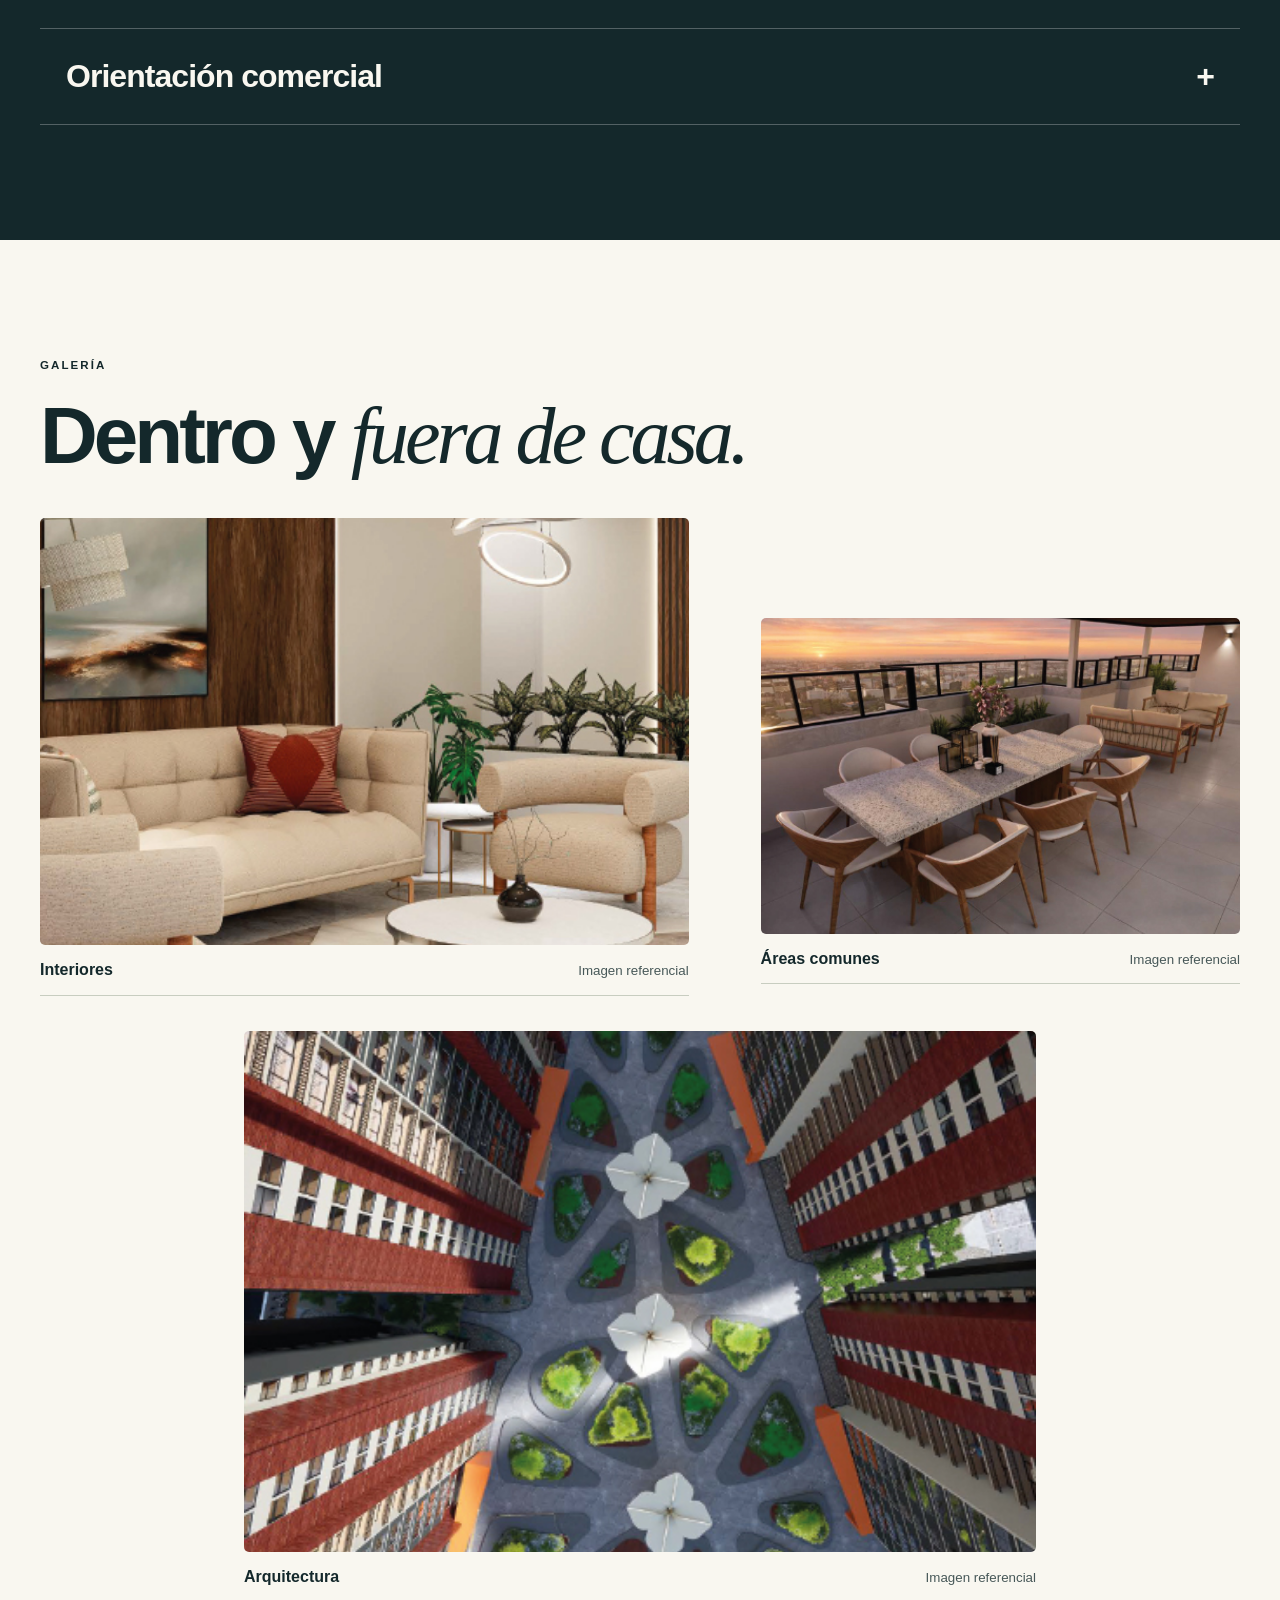
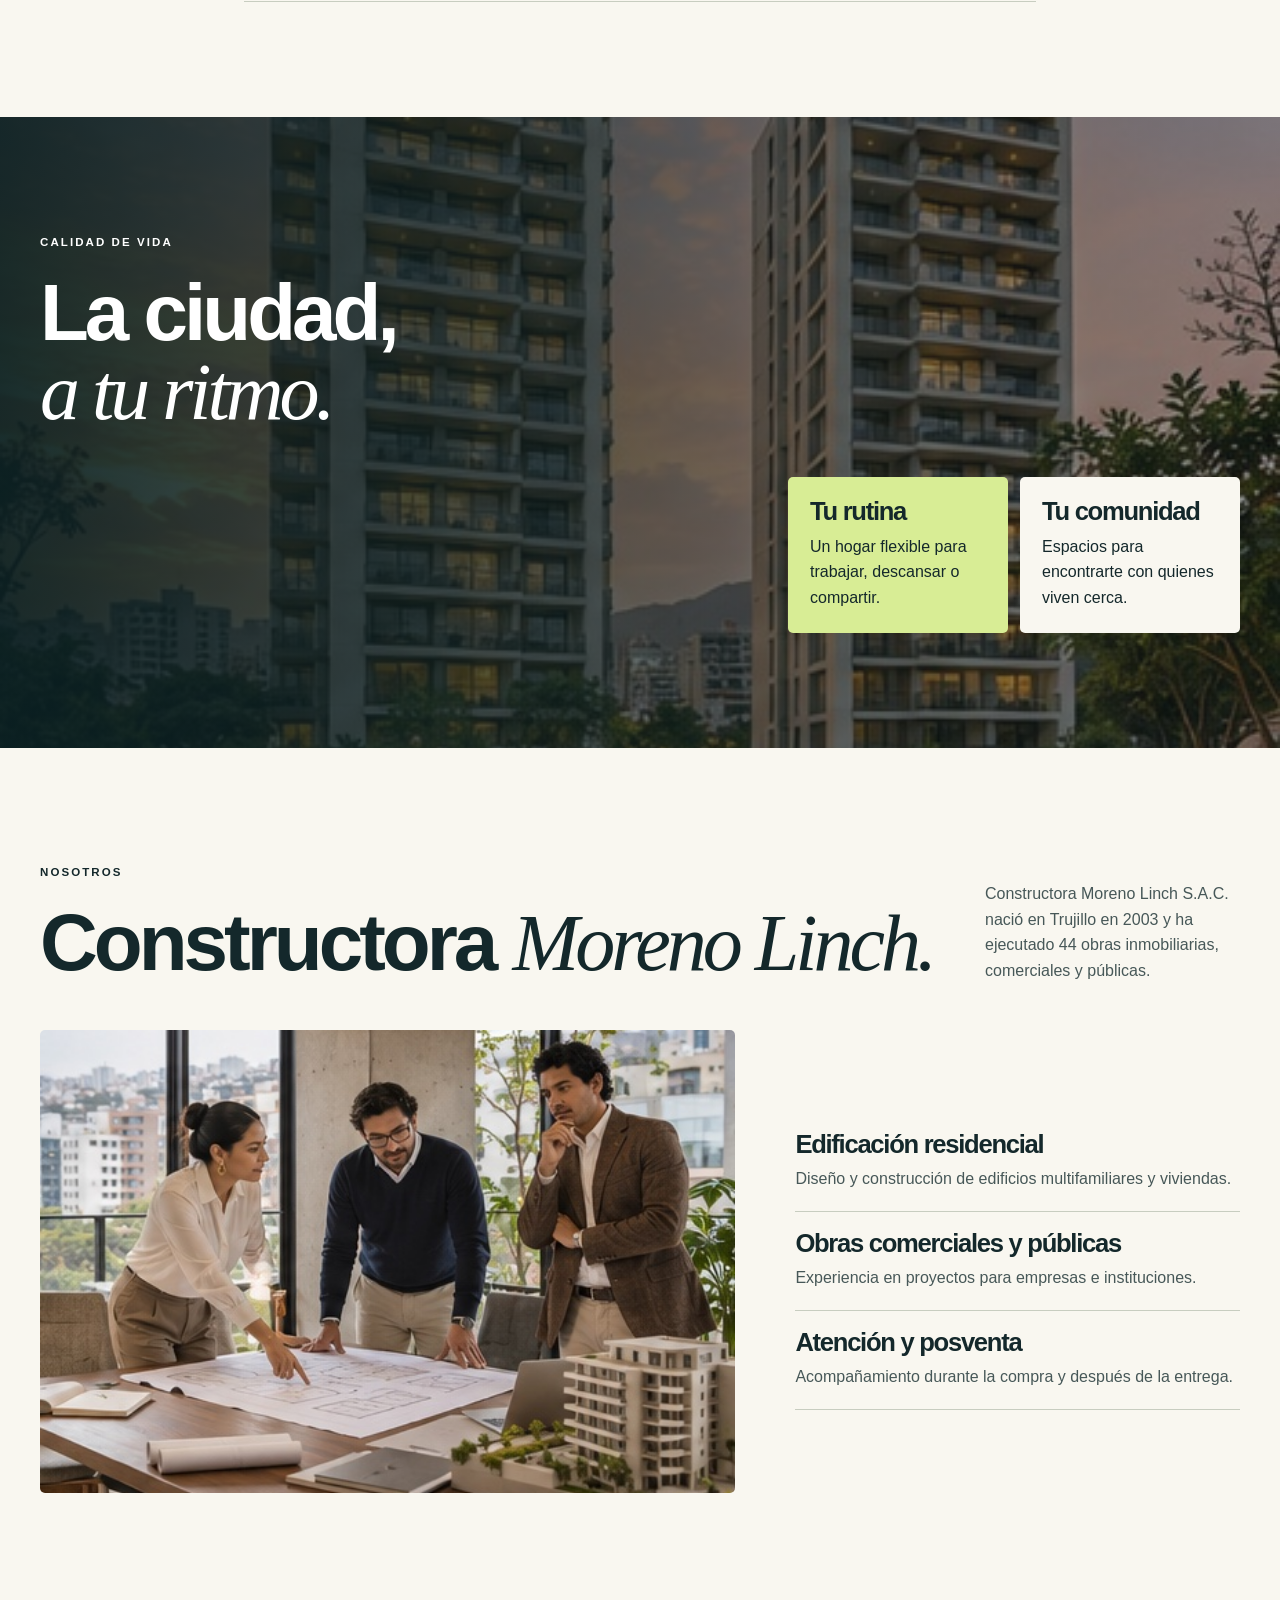
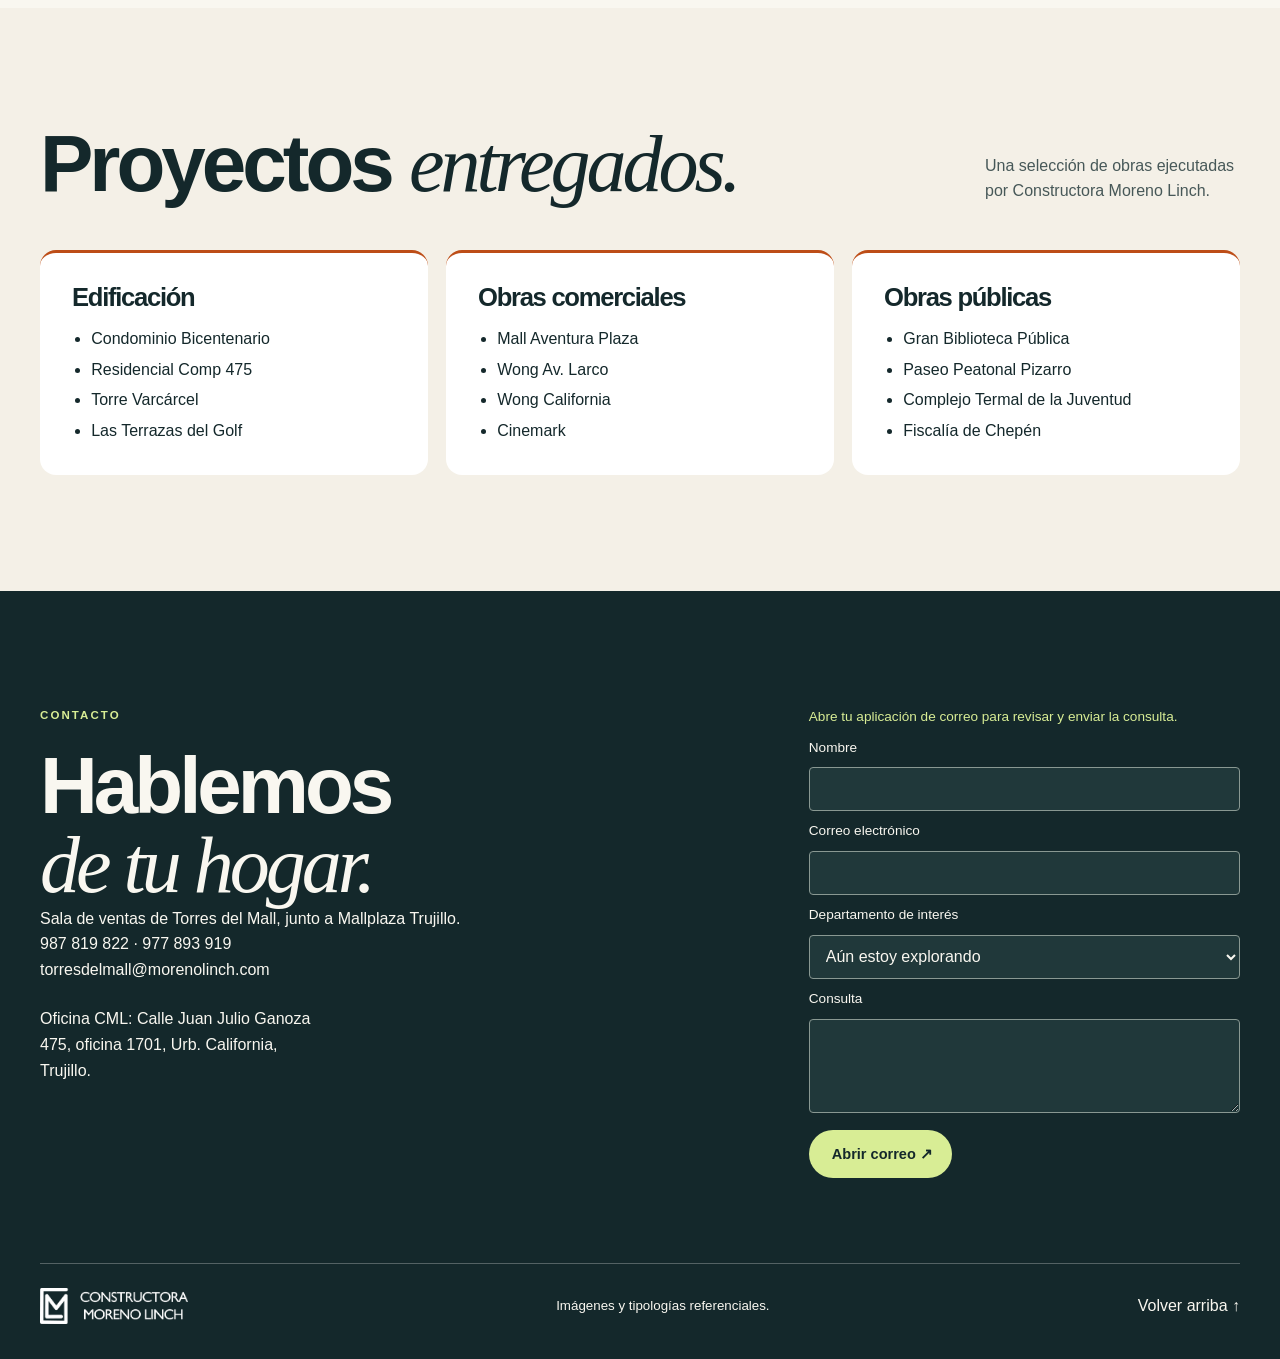
==== commit 8c22be59: "Actualiza la navegación principal de CML" ====
--- a/cml-web/index.html
+++ b/cml-web/index.html
@@ -7,21 +7,32 @@
   <meta name="theme-color" content="#151518">
   <title>Torres del Mall | Tu casa, tu ciudad</title>
   <link rel="stylesheet" href="https://fonts.googleapis.com/css2?family=Instrument+Serif:ital@1&family=Inter:wght@300;400;600;700;800&family=Manrope:wght@600&display=swap">
-  <link rel="stylesheet" href="./styles.css?v=tarjetas-alineadas">
+  <link rel="stylesheet" href="./styles.css?v=menu-cml-1">
   <script src="./proyectos.js?v=tarjetas-alineadas" defer></script>
-  <script src="./main.js?v=lanzamientos-2" defer></script>
+  <script src="./main.js?v=menu-cml-1" defer></script>
 </head>
 <body>
   <a href="#contenido" class="skip">Saltar al contenido</a>
   <header class="header">
     <a class="brand" href="#inicio" aria-label="Constructora Moreno Linch, inicio"><img class="brand-logo" src="./assets/cml-logo-blanco.png" width="1500" height="363" alt="Constructora Moreno Linch"></a>
     <button class="menu" type="button" aria-label="Menú" aria-expanded="false" aria-controls="navegacion">☰</button>
-    <nav id="navegacion" aria-label="Principal"><a href="#proyecto">Proyecto</a><details class="projects-menu"><summary>Proyectos actuales</summary></details><a href="#espacios">Espacios</a><a href="#equipo">Equipo</a></nav>
+    <nav id="navegacion" aria-label="Principal">
+      <a href="#inicio">Inicio</a>
+      <a href="#equipo">Nosotros</a>
+      <details class="projects-menu" id="menu-actuales"><summary>Proyectos actuales</summary><a href="#departamentos">Ver todos los proyectos</a></details>
+      <details class="projects-menu">
+        <summary>Proyectos entregados</summary>
+        <a href="#entregados">Ver obras entregadas</a>
+        <a href="#edificacion-entregada">Edificación</a>
+        <a href="#comerciales-entregados">Obras comerciales</a>
+        <a href="#publicas-entregadas">Obras públicas</a>
+      </details>
+    </nav>
     <a class="header-contact" href="#contacto">
       <span class="header-phone" aria-hidden="true">
         <svg viewBox="0 0 24 24" fill="none" stroke="currentColor" stroke-width="1.6" stroke-linecap="round" stroke-linejoin="round"><path d="M7.5 3.5 10 7.8 8 10a13 13 0 0 0 6 6l2.2-2 4.3 2.5v2A2.5 2.5 0 0 1 18 21 17 17 0 0 1 3 6a2.5 2.5 0 0 1 2.5-2.5z"/></svg>
       </span>
-      <span class="pill header-cta">Hablemos</span>
+      <span class="pill header-cta">Contáctenos</span>
     </a>
   </header>
   <main id="contenido">
@@ -122,10 +133,20 @@
     </section>
 
     <section id="equipo" class="wrap section">
-      <div class="section-heading" data-reveal><div><p class="eyebrow">EQUIPO</p><h2>Las personas<br><em>detrás del proyecto.</em></h2></div><p>Constructora Moreno Linch S.A.C. nació en Trujillo en 2003 y ha ejecutado 44 obras inmobiliarias, comerciales y públicas.</p></div>
+      <div class="section-heading" data-reveal><div><p class="eyebrow">NOSOTROS</p><h2>Constructora <em>Moreno Linch.</em></h2></div><p>Constructora Moreno Linch S.A.C. nació en Trujillo en 2003 y ha ejecutado 44 obras inmobiliarias, comerciales y públicas.</p></div>
       <div class="team" data-reveal>
         <figure class="photo"><img src="./assets/equipo.jpg" alt="Imagen referencial de profesionales de arquitectura colaborando" loading="lazy"></figure>
         <div class="team-roles"><article><h3>Edificación residencial</h3><p>Diseño y construcción de edificios multifamiliares y viviendas.</p></article><article><h3>Obras comerciales y públicas</h3><p>Experiencia en proyectos para empresas e instituciones.</p></article><article><h3>Atención y posventa</h3><p>Acompañamiento durante la compra y después de la entrega.</p></article></div>
+      </div>
+    </section>
+    <section id="entregados" class="section delivered" aria-labelledby="entregados-titulo">
+      <div class="wrap">
+        <div class="section-heading"><h2 id="entregados-titulo">Proyectos <em>entregados.</em></h2><p>Una selección de obras ejecutadas por Constructora Moreno Linch.</p></div>
+        <div class="cards delivered-list">
+          <article id="edificacion-entregada"><h3>Edificación</h3><ul><li>Condominio Bicentenario</li><li>Residencial Comp 475</li><li>Torre Varcárcel</li><li>Las Terrazas del Golf</li></ul></article>
+          <article id="comerciales-entregados"><h3>Obras comerciales</h3><ul><li>Mall Aventura Plaza</li><li>Wong Av. Larco</li><li>Wong California</li><li>Cinemark</li></ul></article>
+          <article id="publicas-entregadas"><h3>Obras públicas</h3><ul><li>Gran Biblioteca Pública</li><li>Paseo Peatonal Pizarro</li><li>Complejo Termal de la Juventud</li><li>Fiscalía de Chepén</li></ul></article>
+        </div>
       </div>
     </section>
   </main>
--- a/cml-web/styles.css
+++ b/cml-web/styles.css
@@ -44,7 +44,7 @@
 .brand { display: inline-flex; flex: none; align-items: center; }
 .brand-logo { display: block; width: clamp(148px, 10.6vw, 265px); height: auto; object-fit: contain; }
 .header .brand { justify-self: start; }
-.header nav { display: flex; align-items: center; gap: clamp(16px, 2vw, 48px); padding: clamp(10px, .65vw, 17px) clamp(18px, 1.55vw, 46px); border-radius: 999px; background: #ffffff26; backdrop-filter: blur(12px); font-family: Manrope, Inter, var(--sans); font-size: clamp(.875rem, .77vw, 1.2rem); font-weight: 600; }
+.header nav { display: flex; align-items: center; gap: clamp(13px, 1.45vw, 34px); padding: clamp(10px, .65vw, 17px) clamp(18px, 1.55vw, 46px); border-radius: 999px; background: #ffffff26; backdrop-filter: blur(12px); font-family: Manrope, Inter, var(--sans); font-size: clamp(.875rem, .77vw, 1.2rem); font-weight: 600; }
 .header nav a:hover, .footer-bottom a:hover { text-decoration: underline; text-underline-offset: 5px; }
 .header-cta, .hero .primary { background: var(--hero-accent); color: white; }
 .header-contact:hover .header-cta, .hero .primary:hover { background: #9e3d11; }
@@ -263,3 +263,8 @@
 
 .card-button[data-status="upcoming"] .card-status { background: var(--hero-accent); }
 .card-button[data-status="sold"] .card-status { background: #4e5961; }
+
+.delivered { background: #f4f0e7; }
+.delivered-list article { padding: clamp(18px, 3vw, 32px); border-radius: 16px; border-top: 3px solid var(--hero-accent); background: white; }
+.delivered-list ul { padding-inline-start: 1.2em; margin: 16px 0 0; }
+.delivered-list li + li { margin-top: 5px; }
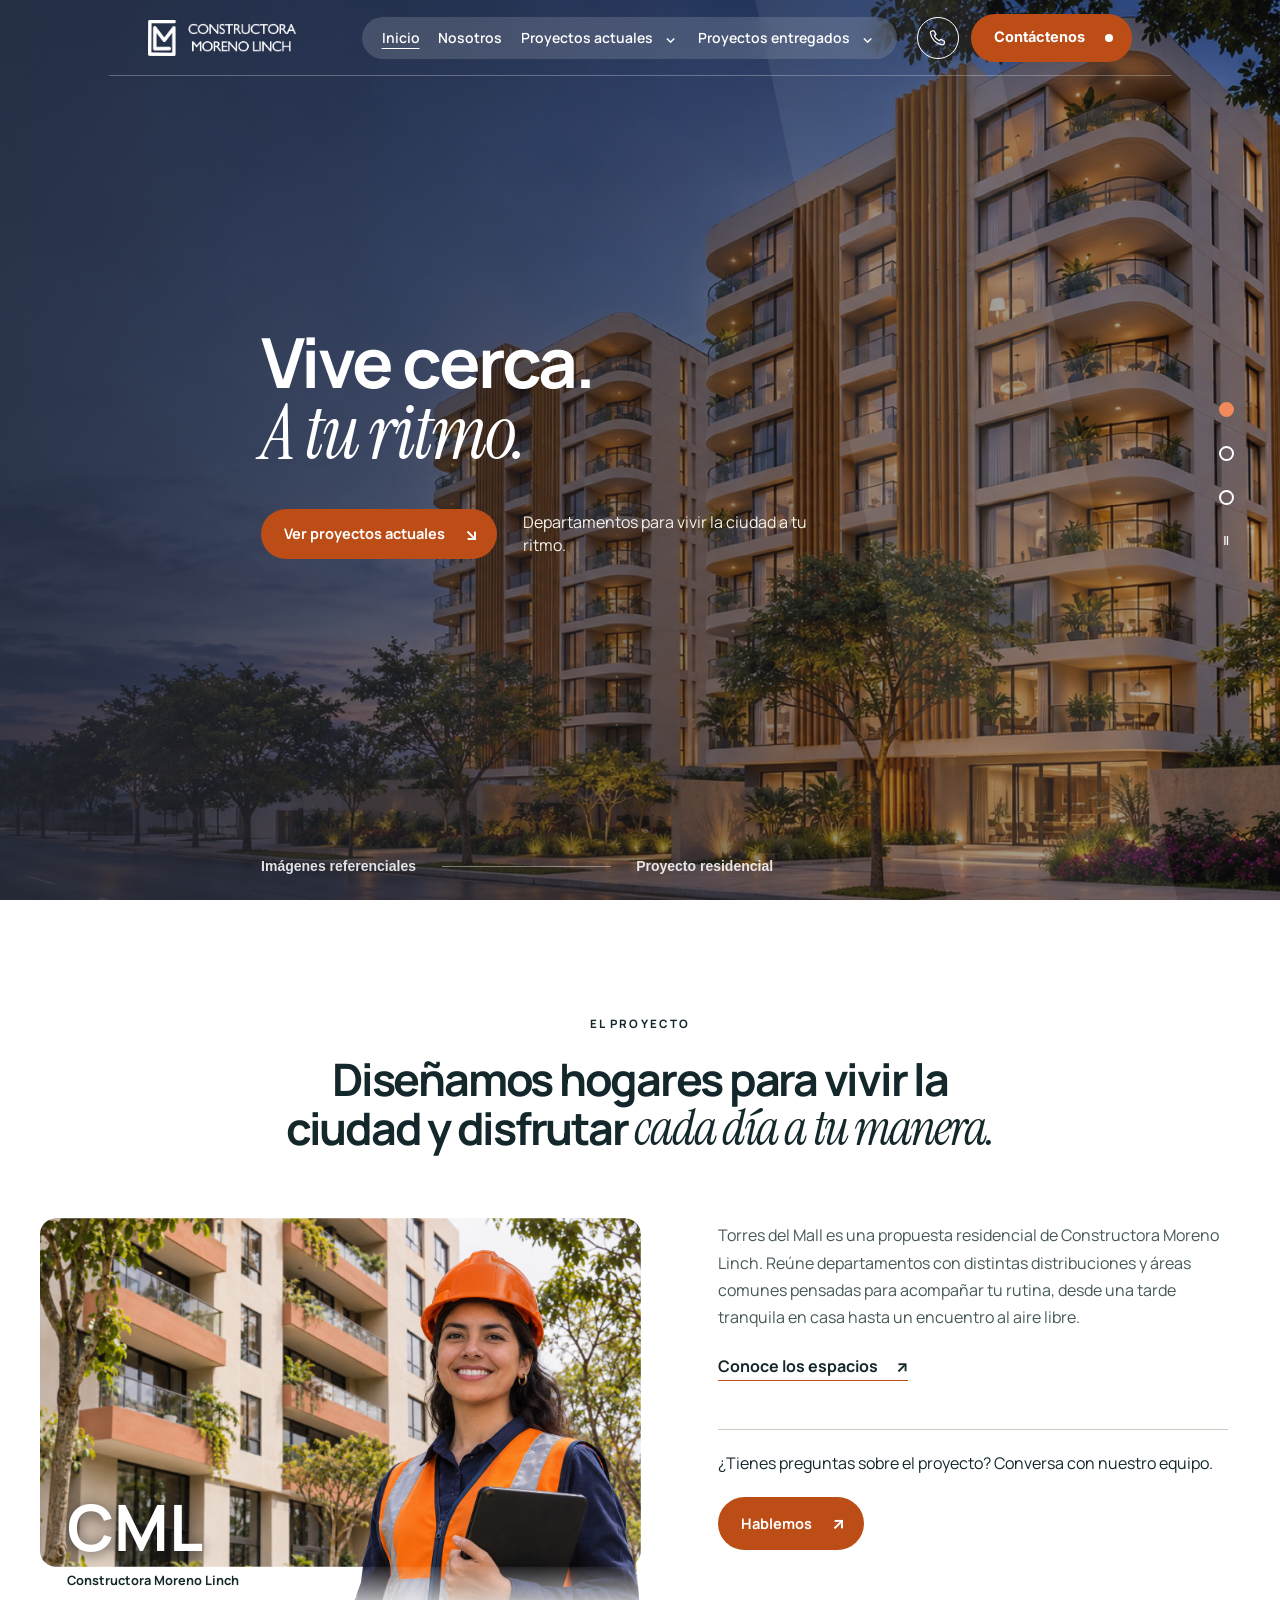
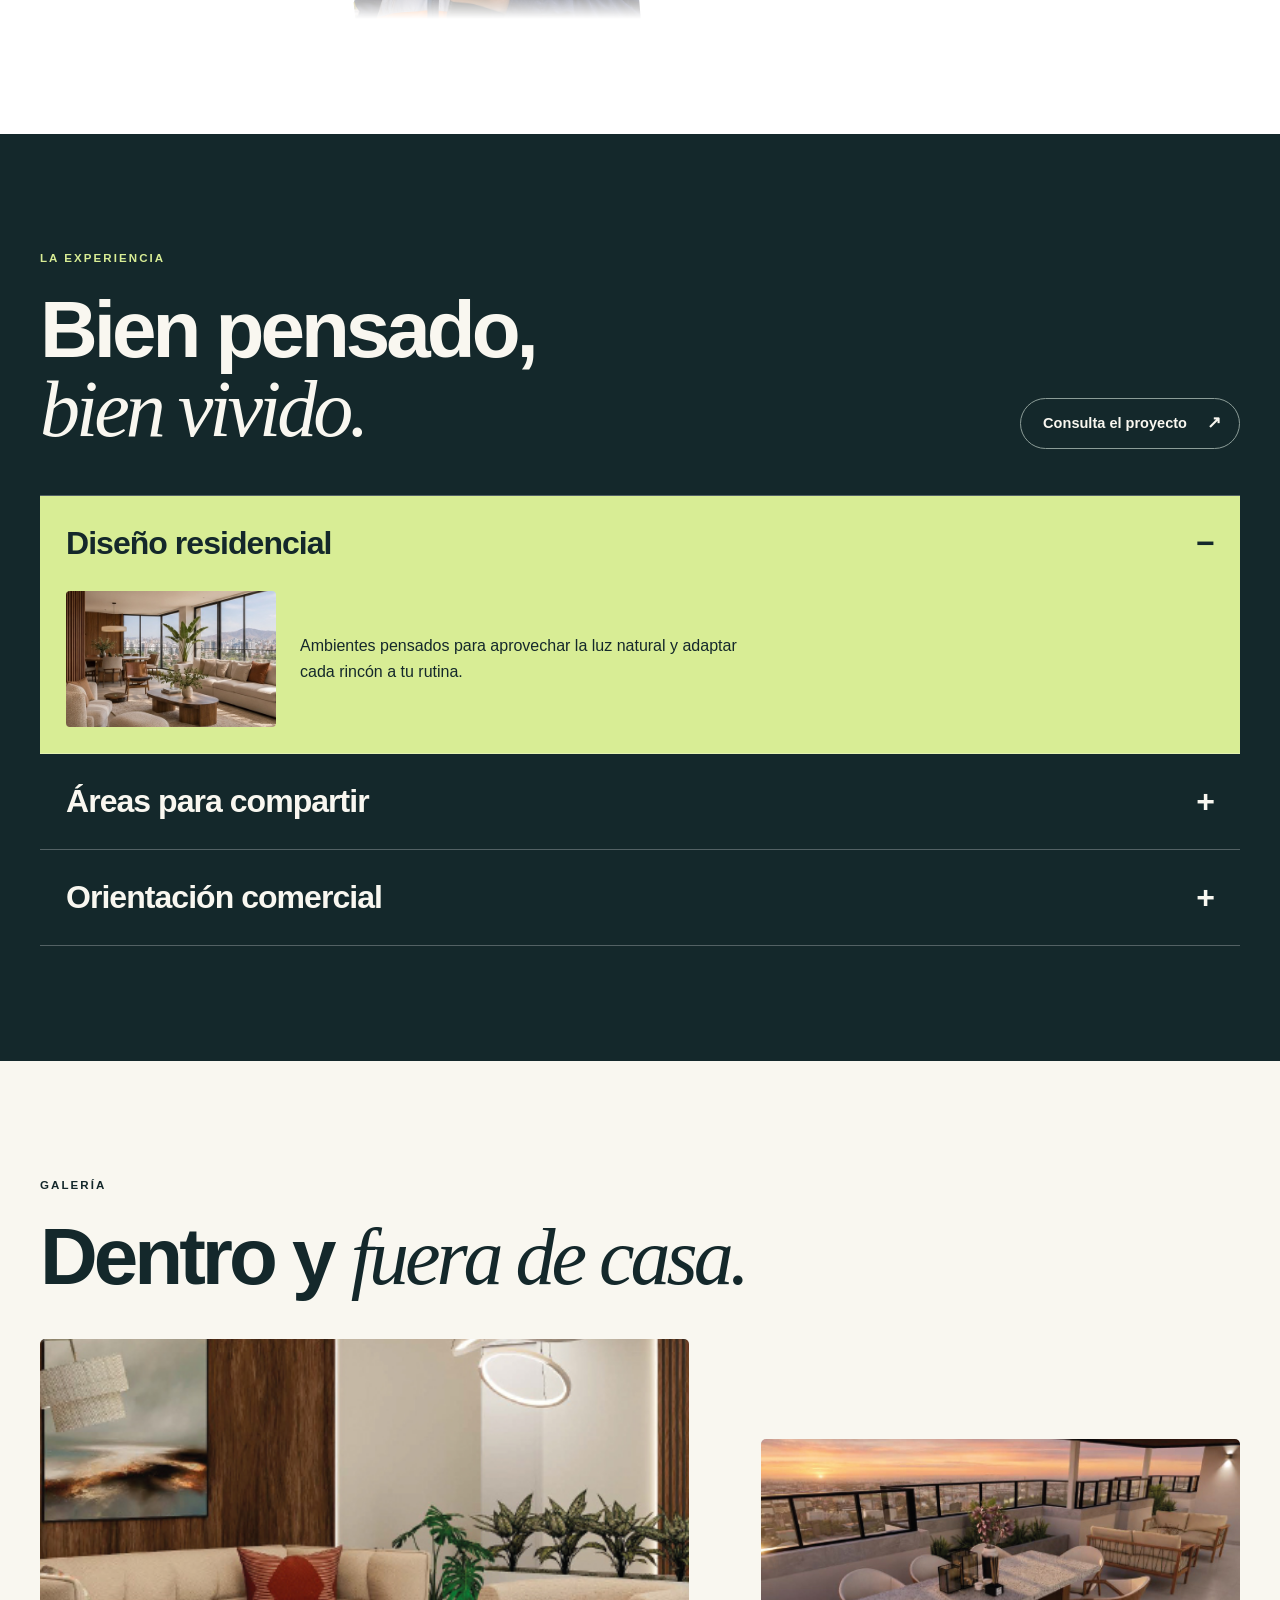
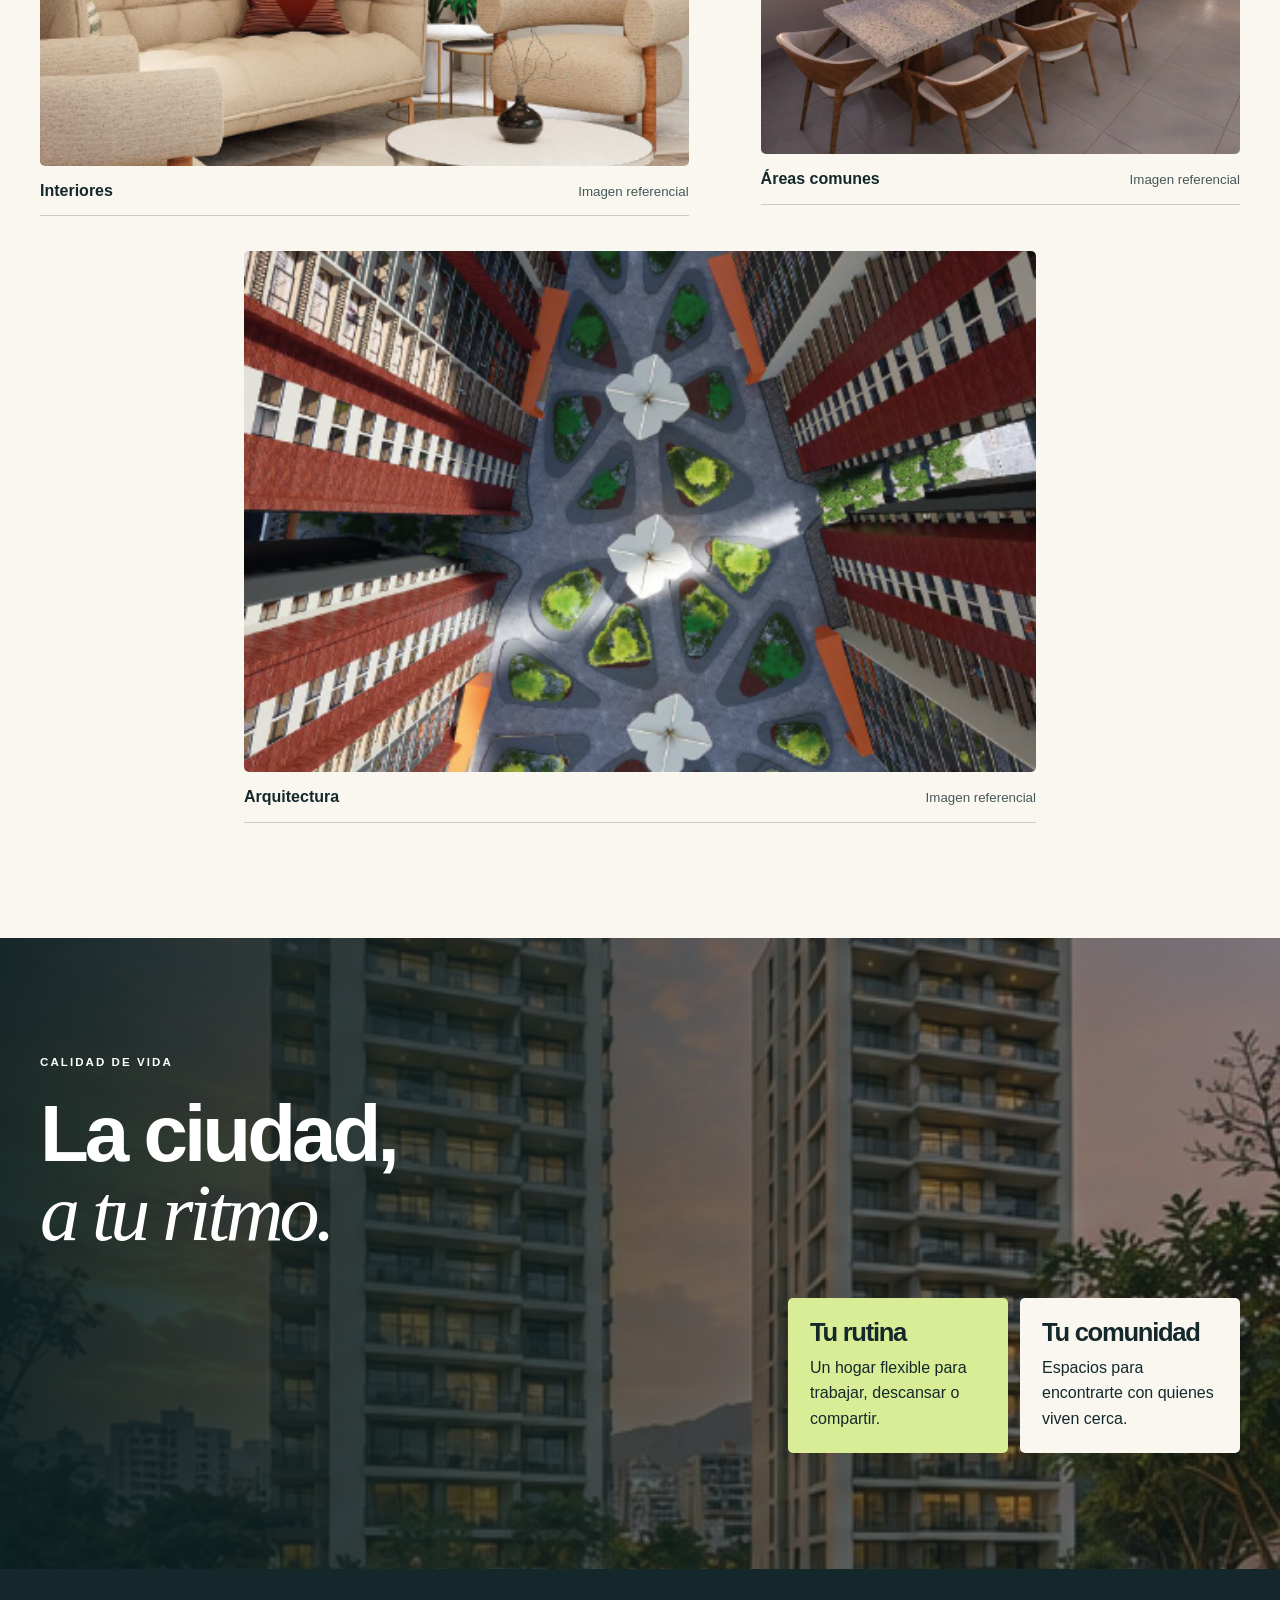
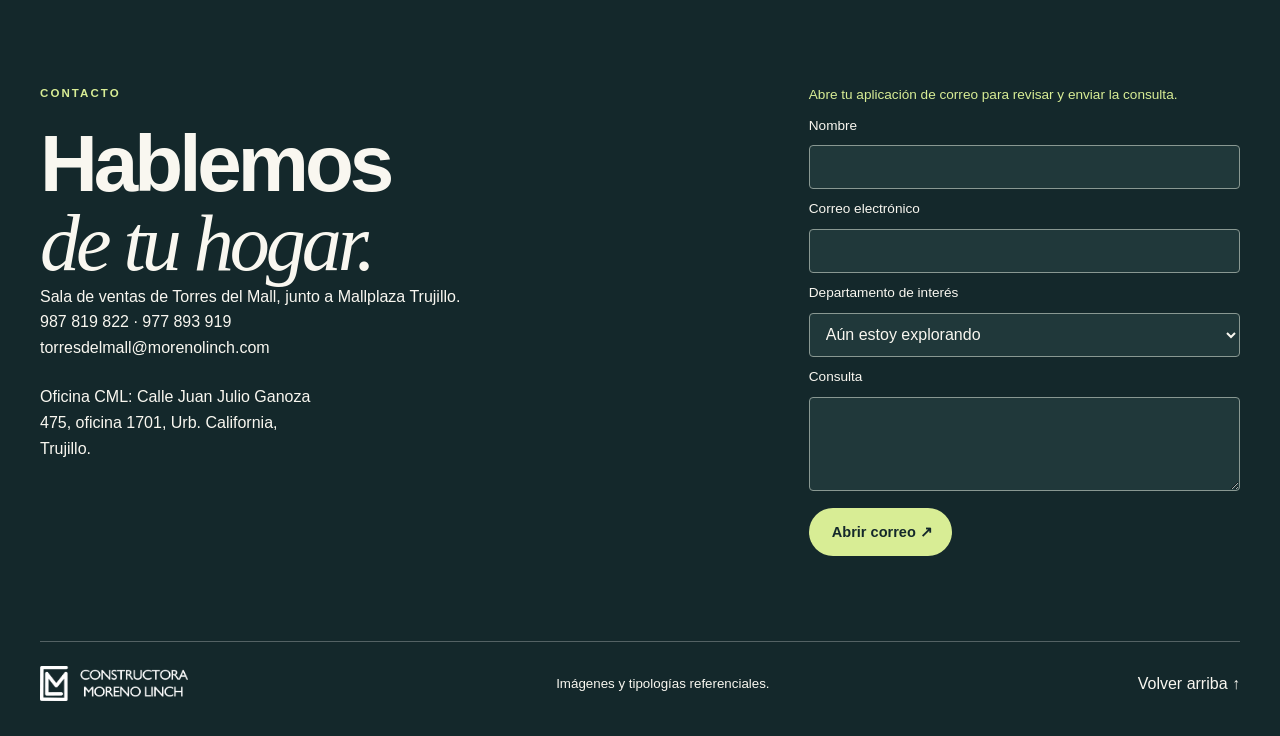
==== commit 90b88fc9: "Separa las páginas principales de Moreno Linch" ====
--- a/cml-web/index.html
+++ b/cml-web/index.html
@@ -7,25 +7,25 @@
   <meta name="theme-color" content="#151518">
   <title>Torres del Mall | Tu casa, tu ciudad</title>
   <link rel="stylesheet" href="https://fonts.googleapis.com/css2?family=Instrument+Serif:ital@1&family=Inter:wght@300;400;600;700;800&family=Manrope:wght@600&display=swap">
-  <link rel="stylesheet" href="./styles.css?v=menu-cml-1">
+  <link rel="stylesheet" href="./styles.css?v=paginas-cml-1">
   <script src="./proyectos.js?v=tarjetas-alineadas" defer></script>
-  <script src="./main.js?v=menu-cml-1" defer></script>
+  <script src="./main.js?v=paginas-cml-1" defer></script>
 </head>
 <body>
   <a href="#contenido" class="skip">Saltar al contenido</a>
   <header class="header">
-    <a class="brand" href="#inicio" aria-label="Constructora Moreno Linch, inicio"><img class="brand-logo" src="./assets/cml-logo-blanco.png" width="1500" height="363" alt="Constructora Moreno Linch"></a>
+    <a class="brand" href="./index.html" aria-label="Constructora Moreno Linch, inicio"><img class="brand-logo" src="./assets/cml-logo-blanco.png" width="1500" height="363" alt="Constructora Moreno Linch"></a>
     <button class="menu" type="button" aria-label="Menú" aria-expanded="false" aria-controls="navegacion">☰</button>
     <nav id="navegacion" aria-label="Principal">
-      <a href="#inicio">Inicio</a>
-      <a href="#equipo">Nosotros</a>
-      <details class="projects-menu" id="menu-actuales"><summary>Proyectos actuales</summary><a href="#departamentos">Ver todos los proyectos</a></details>
+      <a href="./index.html" aria-current="page">Inicio</a>
+      <a href="./nosotros.html">Nosotros</a>
+      <details class="projects-menu" id="menu-actuales"><summary><a href="./proyectos-actuales.html">Proyectos actuales</a></summary><a href="./proyectos-actuales.html">Ver todos los proyectos</a></details>
       <details class="projects-menu">
-        <summary>Proyectos entregados</summary>
-        <a href="#entregados">Ver obras entregadas</a>
-        <a href="#edificacion-entregada">Edificación</a>
-        <a href="#comerciales-entregados">Obras comerciales</a>
-        <a href="#publicas-entregadas">Obras públicas</a>
+        <summary><a href="./proyectos-entregados.html">Proyectos entregados</a></summary>
+        <a href="./proyectos-entregados.html">Ver obras entregadas</a>
+        <a href="./proyectos-entregados.html#edificacion-entregada">Edificación</a>
+        <a href="./proyectos-entregados.html#comerciales-entregados">Obras comerciales</a>
+        <a href="./proyectos-entregados.html#publicas-entregadas">Obras públicas</a>
       </details>
     </nav>
     <a class="header-contact" href="#contacto">
@@ -45,7 +45,7 @@
       <div class="wrap hero-content">
         <h1 id="hero-title"><span>Vive cerca.</span><span><em>A tu ritmo.</em></span></h1>
         <div class="hero-actions">
-          <a class="pill primary" href="#departamentos">Ver proyectos actuales <span aria-hidden="true">↘</span></a>
+          <a class="pill primary" href="./proyectos-actuales.html">Ver proyectos actuales <span aria-hidden="true">↘</span></a>
           <p>Departamentos para vivir la ciudad a tu ritmo.</p>
         </div>
       </div>
@@ -90,21 +90,6 @@
       </div>
     </section>
 
-    <section id="departamentos" class="catalog section">
-      <div class="wrap">
-        <div class="section-heading" data-reveal><div><p class="eyebrow">PROYECTOS ACTUALES</p><h2>Encuentra tu <em>espacio.</em></h2></div><p>Conoce los proyectos de Constructora Moreno Linch en Trujillo.</p></div>
-        <div class="cards" id="project-catalog"></div>
-      </div>
-    </section>
-
-    <section class="statement section" aria-labelledby="vision-title">
-      <div class="wrap statement-grid">
-        <img class="statement-first" src="./assets/interior.jpg" alt="" loading="lazy" data-reveal>
-        <div data-reveal><p class="eyebrow">NUESTRA VISIÓN</p><h2 id="vision-title">Innovación, calidad <em>y seguridad.</em></h2></div>
-        <img class="statement-last" src="./assets/torre-b.jpg" alt="" loading="lazy" data-reveal>
-      </div>
-    </section>
-
     <section id="experiencia" class="dark section">
       <div class="wrap">
         <div class="section-heading" data-reveal><div><p class="eyebrow">LA EXPERIENCIA</p><h2>Bien pensado,<br><em>bien vivido.</em></h2></div><a class="pill outline" href="#contacto">Consulta el proyecto <span aria-hidden="true">↗</span></a></div>
@@ -132,23 +117,6 @@
       </div>
     </section>
 
-    <section id="equipo" class="wrap section">
-      <div class="section-heading" data-reveal><div><p class="eyebrow">NOSOTROS</p><h2>Constructora <em>Moreno Linch.</em></h2></div><p>Constructora Moreno Linch S.A.C. nació en Trujillo en 2003 y ha ejecutado 44 obras inmobiliarias, comerciales y públicas.</p></div>
-      <div class="team" data-reveal>
-        <figure class="photo"><img src="./assets/equipo.jpg" alt="Imagen referencial de profesionales de arquitectura colaborando" loading="lazy"></figure>
-        <div class="team-roles"><article><h3>Edificación residencial</h3><p>Diseño y construcción de edificios multifamiliares y viviendas.</p></article><article><h3>Obras comerciales y públicas</h3><p>Experiencia en proyectos para empresas e instituciones.</p></article><article><h3>Atención y posventa</h3><p>Acompañamiento durante la compra y después de la entrega.</p></article></div>
-      </div>
-    </section>
-    <section id="entregados" class="section delivered" aria-labelledby="entregados-titulo">
-      <div class="wrap">
-        <div class="section-heading"><h2 id="entregados-titulo">Proyectos <em>entregados.</em></h2><p>Una selección de obras ejecutadas por Constructora Moreno Linch.</p></div>
-        <div class="cards delivered-list">
-          <article id="edificacion-entregada"><h3>Edificación</h3><ul><li>Condominio Bicentenario</li><li>Residencial Comp 475</li><li>Torre Varcárcel</li><li>Las Terrazas del Golf</li></ul></article>
-          <article id="comerciales-entregados"><h3>Obras comerciales</h3><ul><li>Mall Aventura Plaza</li><li>Wong Av. Larco</li><li>Wong California</li><li>Cinemark</li></ul></article>
-          <article id="publicas-entregadas"><h3>Obras públicas</h3><ul><li>Gran Biblioteca Pública</li><li>Paseo Peatonal Pizarro</li><li>Complejo Termal de la Juventud</li><li>Fiscalía de Chepén</li></ul></article>
-        </div>
-      </div>
-    </section>
   </main>
 
   <footer id="contacto" class="section">
@@ -165,7 +133,7 @@
           <p id="contact-status" role="status"></p>
         </form>
       </div>
-      <div class="footer-bottom"><a class="brand" href="#inicio"><img class="brand-logo" src="./assets/cml-logo-blanco.png" width="1500" height="363" alt="Constructora Moreno Linch"></a><small>Imágenes y tipologías referenciales.</small><a href="#inicio">Volver arriba ↑</a></div>
+      <div class="footer-bottom"><a class="brand" href="./index.html"><img class="brand-logo" src="./assets/cml-logo-blanco.png" width="1500" height="363" alt="Constructora Moreno Linch"></a><small>Imágenes y tipologías referenciales.</small><a href="#contenido">Volver arriba ↑</a></div>
     </div>
   </footer>
 </body>
--- a/cml-web/styles.css
+++ b/cml-web/styles.css
@@ -268,3 +268,10 @@
 .delivered-list article { padding: clamp(18px, 3vw, 32px); border-radius: 16px; border-top: 3px solid var(--hero-accent); background: white; }
 .delivered-list ul { padding-inline-start: 1.2em; margin: 16px 0 0; }
 .delivered-list li + li { margin-top: 5px; }
+
+.inner-page { min-height: 65vh; }
+.inner-page .section-heading h1 { font-size: clamp(2.4rem, 5vw, 5rem); line-height: 1.05; }
+footer.inner-footer { padding-top: 0; }
+.inner-footer .footer-bottom { margin-top: 0; }
+.header nav a[aria-current="page"] { text-decoration: underline; text-underline-offset: 5px; }
+.projects-menu summary::after { padding-inline: 4px; }
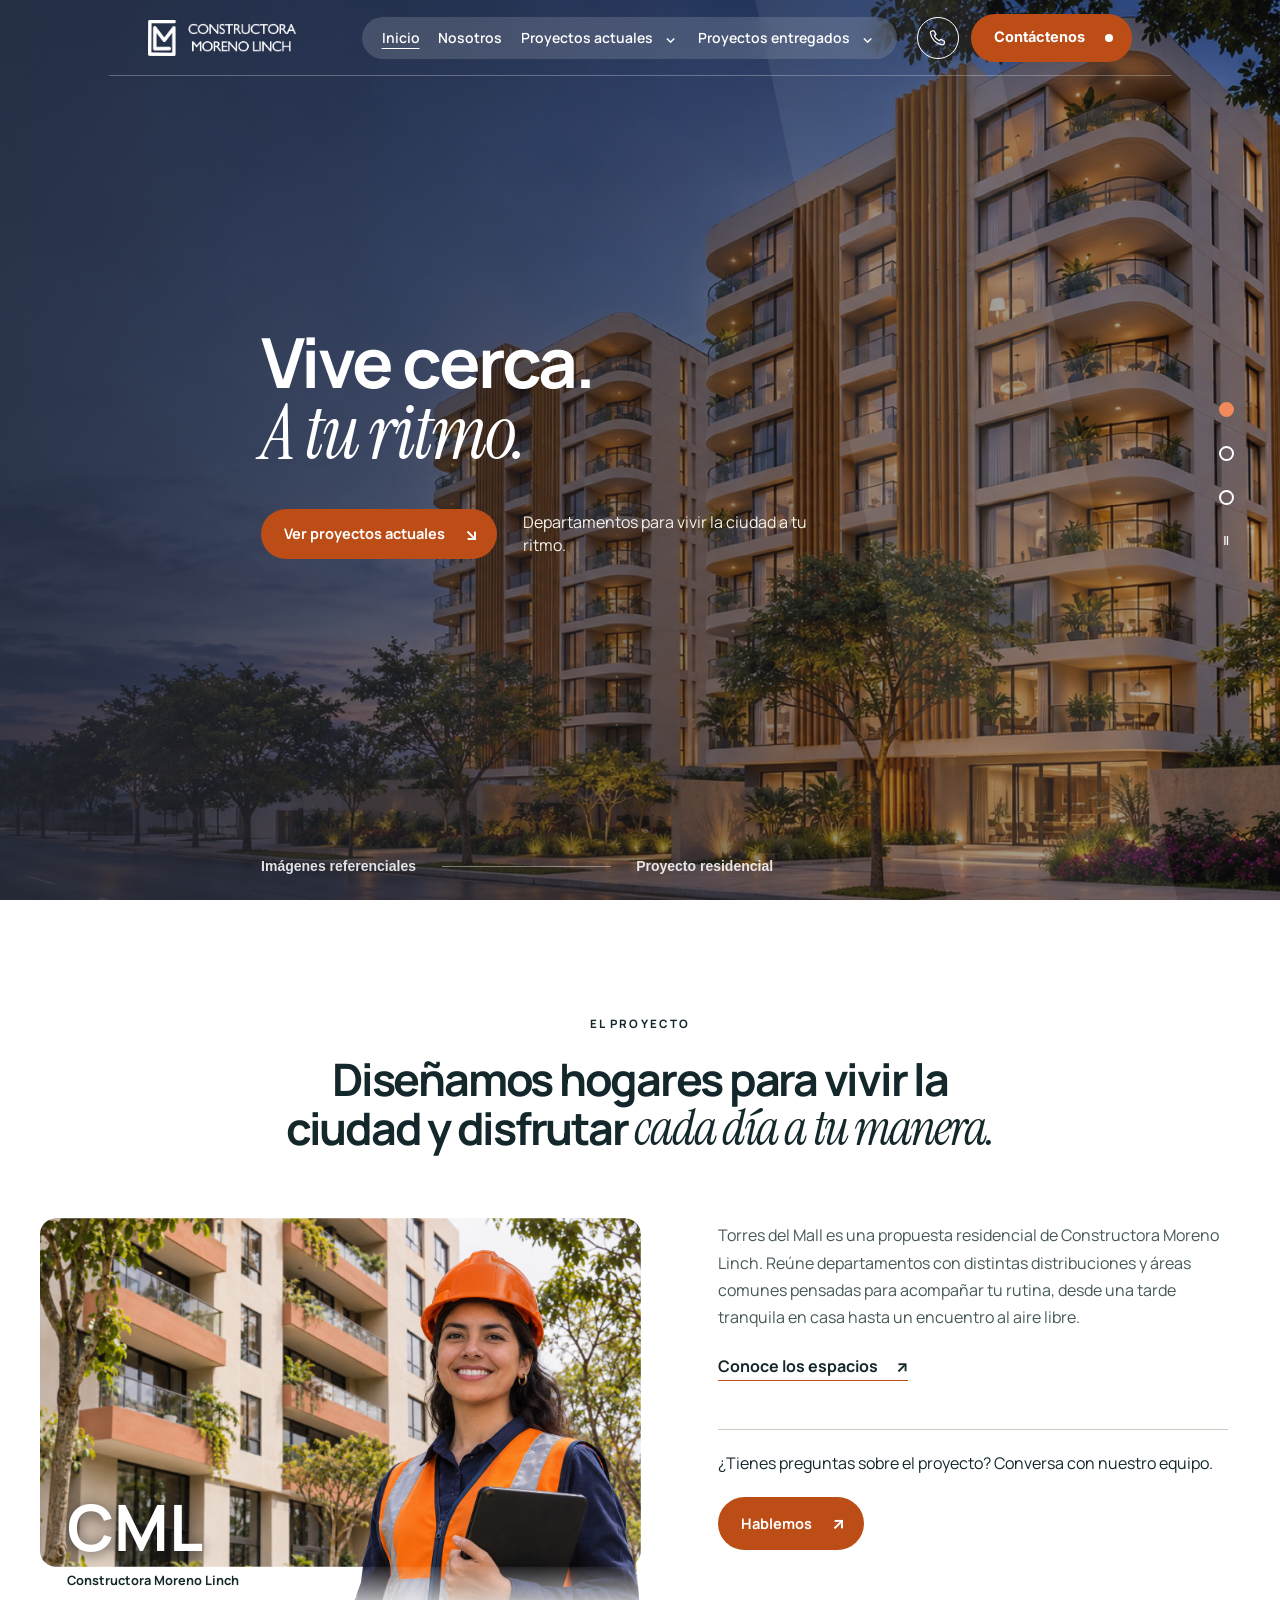
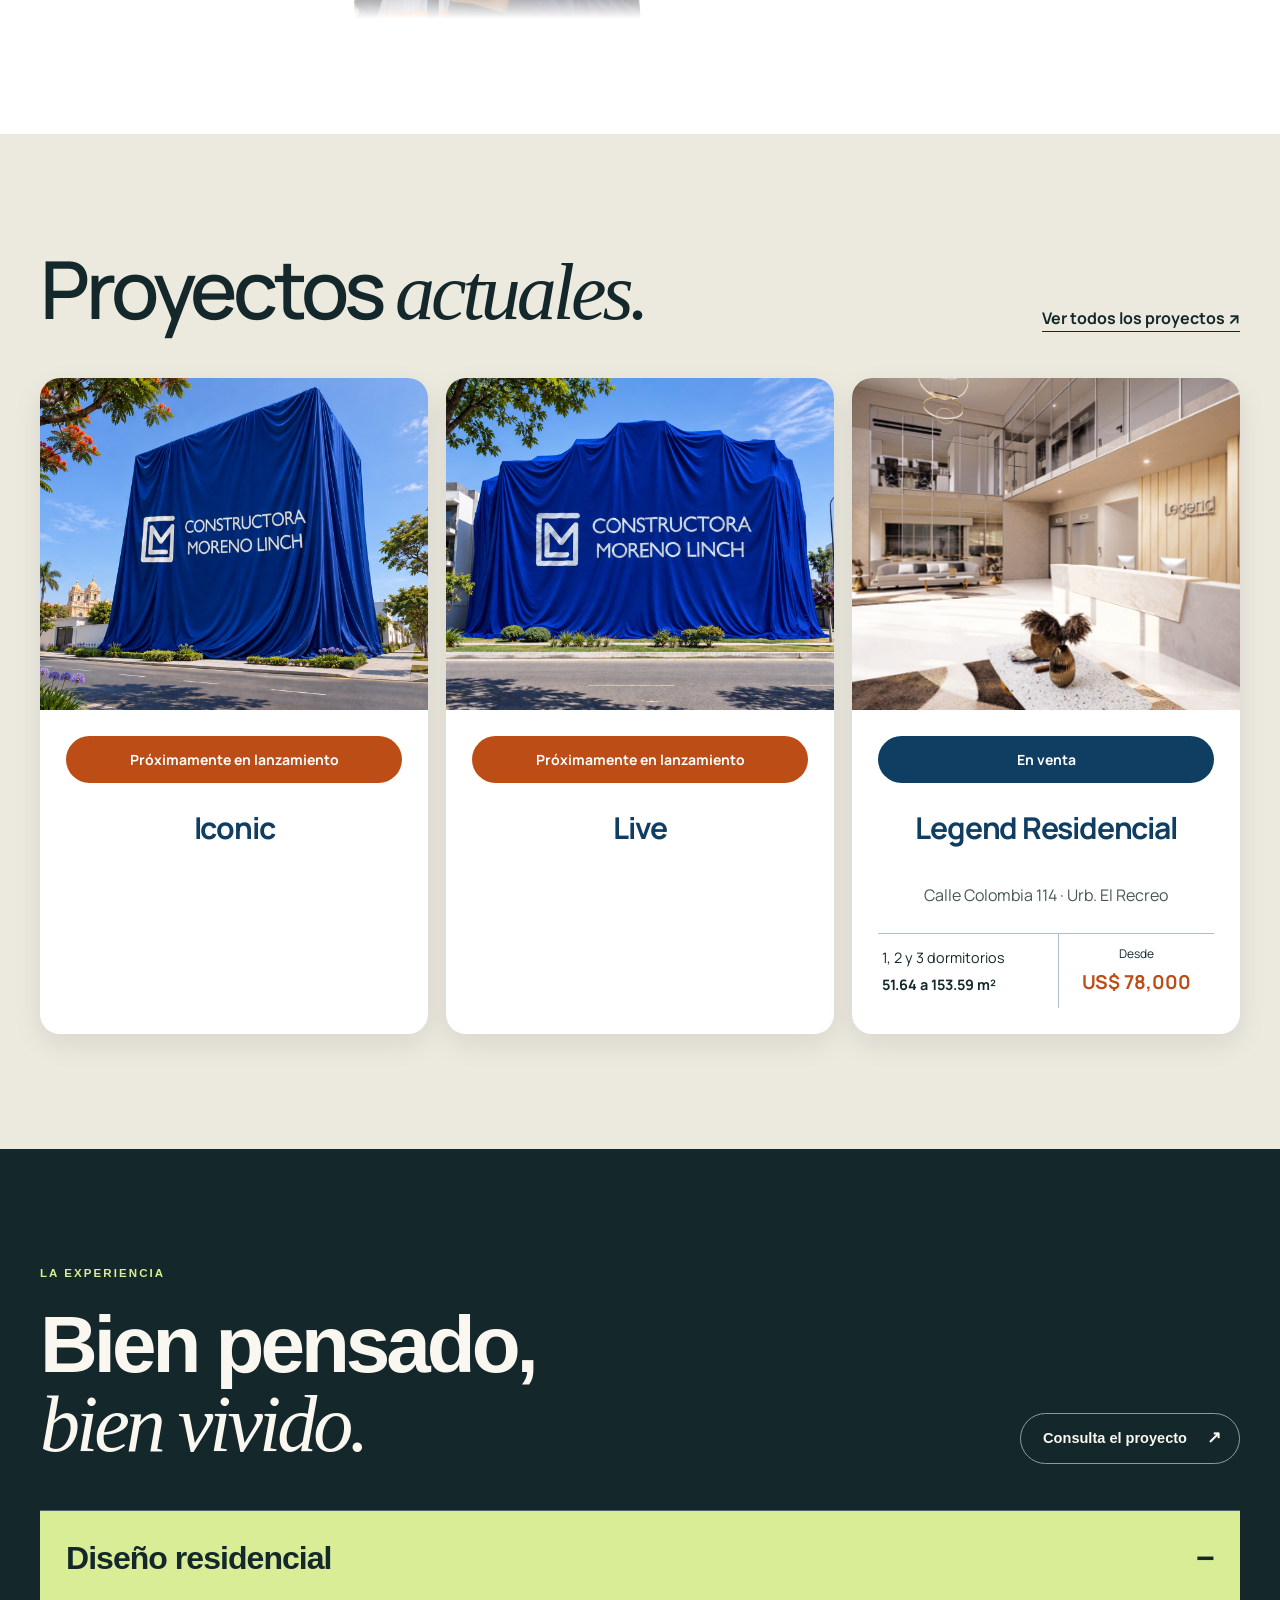
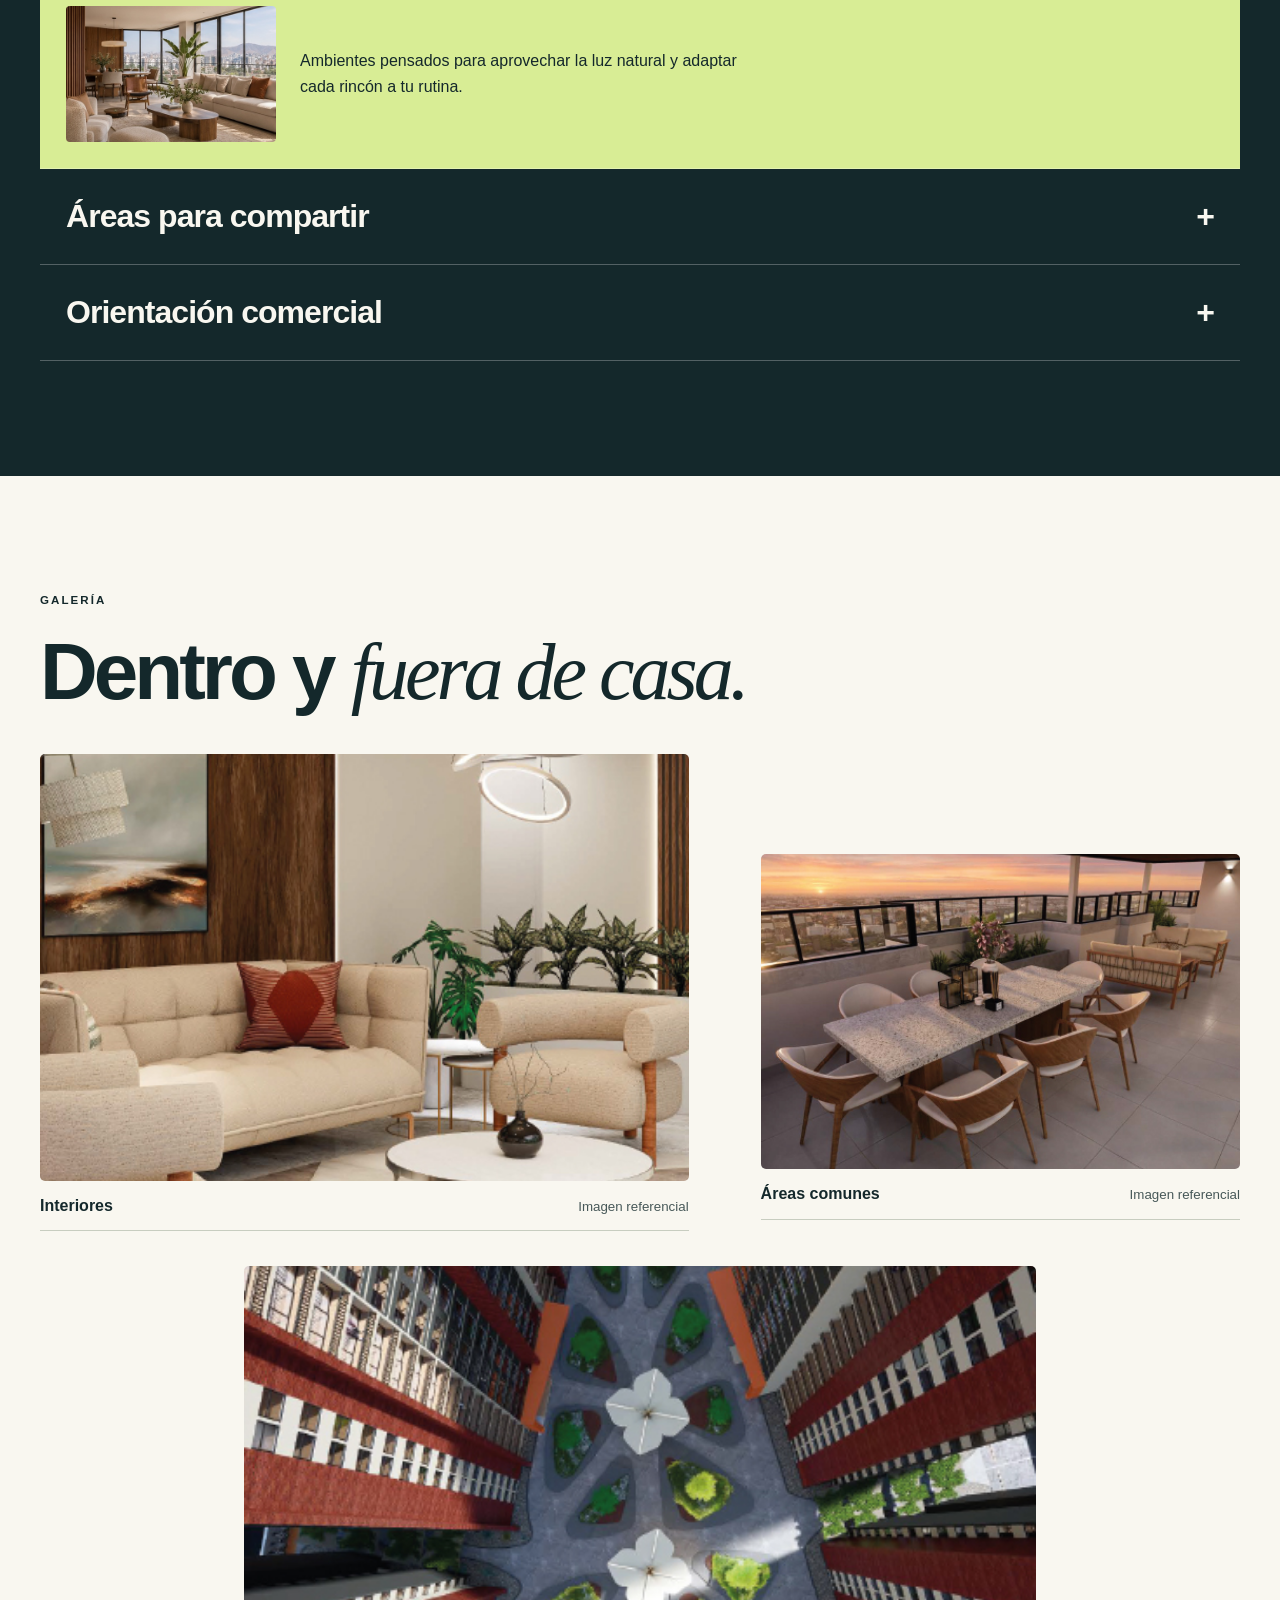
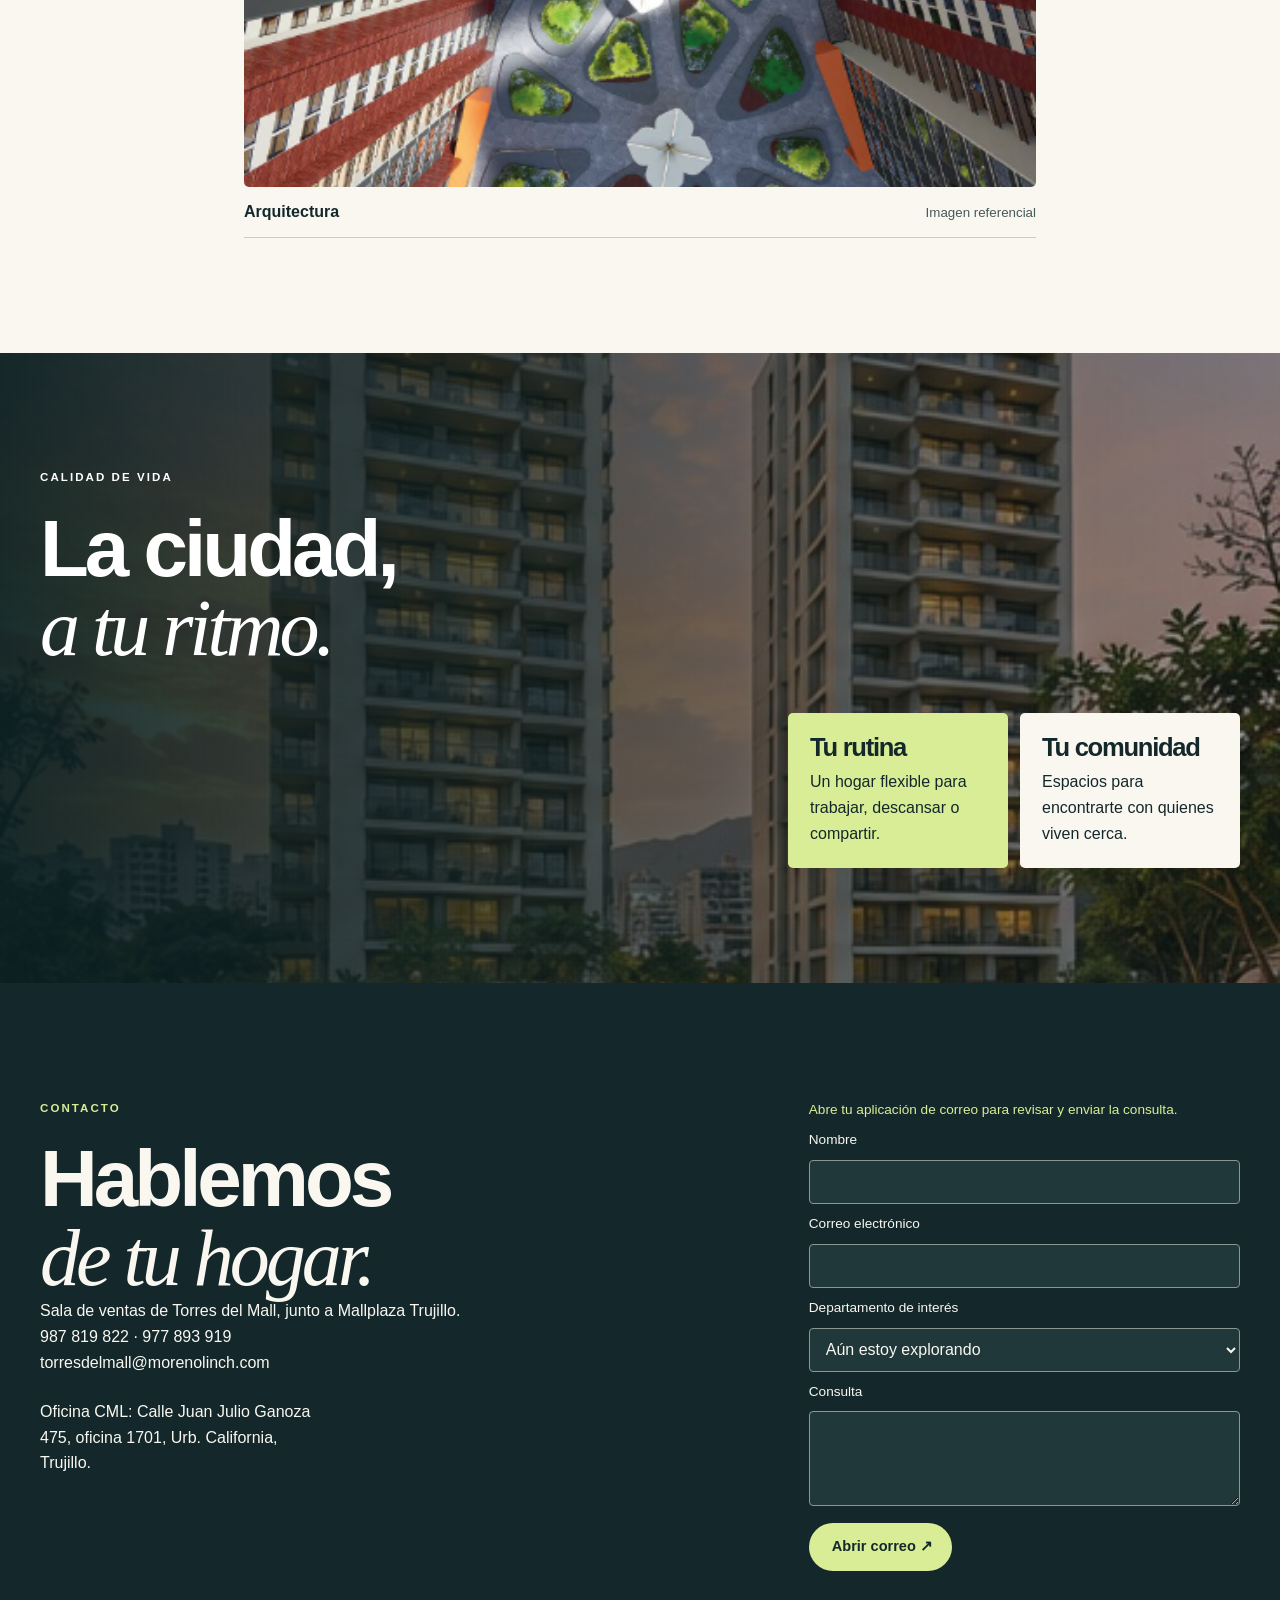
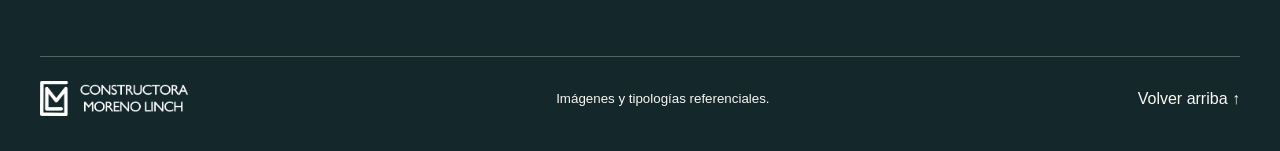
==== commit 01c9048d: "Muestra obras entregadas y tres proyectos en Inicio" ====
--- a/cml-web/index.html
+++ b/cml-web/index.html
@@ -7,9 +7,9 @@
   <meta name="theme-color" content="#151518">
   <title>Torres del Mall | Tu casa, tu ciudad</title>
   <link rel="stylesheet" href="https://fonts.googleapis.com/css2?family=Instrument+Serif:ital@1&family=Inter:wght@300;400;600;700;800&family=Manrope:wght@600&display=swap">
-  <link rel="stylesheet" href="./styles.css?v=paginas-cml-1">
+  <link rel="stylesheet" href="./styles.css?v=entregados-cml-1">
   <script src="./proyectos.js?v=tarjetas-alineadas" defer></script>
-  <script src="./main.js?v=paginas-cml-1" defer></script>
+  <script src="./main.js?v=entregados-cml-1" defer></script>
 </head>
 <body>
   <a href="#contenido" class="skip">Saltar al contenido</a>
@@ -90,6 +90,16 @@
       </div>
     </section>
 
+    <section class="catalog section" aria-labelledby="proyectos-inicio">
+      <div class="wrap">
+        <div class="section-heading">
+          <h2 id="proyectos-inicio">Proyectos <em>actuales.</em></h2>
+          <a class="text-link" href="./proyectos-actuales.html">Ver todos los proyectos ↗</a>
+        </div>
+        <div class="cards" id="project-catalog" data-limit="3"></div>
+      </div>
+    </section>
+
     <section id="experiencia" class="dark section">
       <div class="wrap">
         <div class="section-heading" data-reveal><div><p class="eyebrow">LA EXPERIENCIA</p><h2>Bien pensado,<br><em>bien vivido.</em></h2></div><a class="pill outline" href="#contacto">Consulta el proyecto <span aria-hidden="true">↗</span></a></div>
--- a/cml-web/styles.css
+++ b/cml-web/styles.css
@@ -265,9 +265,17 @@
 .card-button[data-status="sold"] .card-status { background: #4e5961; }
 
 .delivered { background: #f4f0e7; }
-.delivered-list article { padding: clamp(18px, 3vw, 32px); border-radius: 16px; border-top: 3px solid var(--hero-accent); background: white; }
-.delivered-list ul { padding-inline-start: 1.2em; margin: 16px 0 0; }
-.delivered-list li + li { margin-top: 5px; }
+.delivered-category { scroll-margin-top: calc(var(--header-height) + 20px); }
+.delivered-category + .delivered-category { margin-top: clamp(36px, 6vw, 86px); }
+.delivered-category > h2 { margin-bottom: 24px; }
+.delivered-list article { border-radius: 20px; overflow: hidden; background: white; box-shadow: 0 10px 28px #14282b16; }
+.delivered-list img { display: block; width: 100%; aspect-ratio: 1.45; object-fit: cover; }
+.delivered-list article > div { padding: clamp(16px, 2vw, 26px); }
+.delivered-list h3 { color: #103e63; }
+.delivered-list p { margin-block: 10px 0; color: var(--muted); }
+@media (min-width: 571px) and (max-width: 800px) {
+  .delivered-list { grid-template-columns: repeat(2, minmax(0, 1fr)); }
+}
 
 .inner-page { min-height: 65vh; }
 .inner-page .section-heading h1 { font-size: clamp(2.4rem, 5vw, 5rem); line-height: 1.05; }
